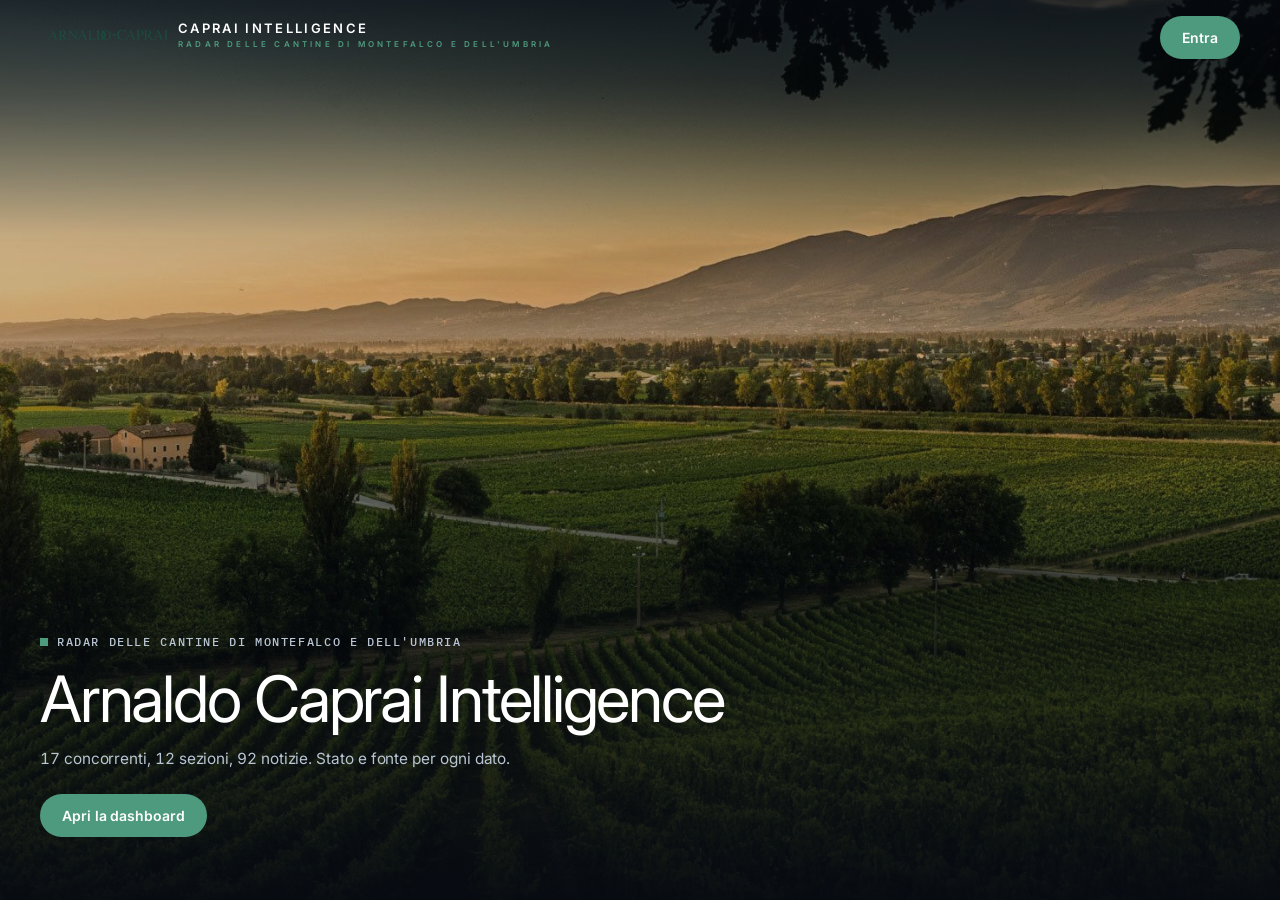
==== caprai/index.html @ 106732a7 "Notizie 2026-11-28 05:08 UTC" ====
<!DOCTYPE html>
<html lang="it"><head><meta charset="utf-8">
<meta name="robots" content="noindex,nofollow,noarchive,nosnippet,noimageindex">
<meta name="viewport" content="width=device-width,initial-scale=1">
<meta name="theme-color" content="#0b0f14">
<title>Arnaldo Caprai Intelligence · radar delle cantine di Montefalco e dell'Umbria</title>
<link rel="icon" type="image/svg+xml" href="[data-uri]"><link rel="icon" type="image/png" sizes="32x32" href="brand/favicon-32.png"><link rel="apple-touch-icon" href="brand/apple-touch-icon.png">
<meta property="og:type" content="website"><meta property="og:title" content="Arnaldo Caprai Intelligence · radar delle cantine di Montefalco e dell'Umbria"><meta property="og:description" content="Cantine di Montefalco, dell'Umbria e del gruppo Angelini a confronto: premi, prezzi, social, export."><meta name="description" content="Cantine di Montefalco, dell'Umbria e del gruppo Angelini a confronto: premi, prezzi, social, export."><meta property="og:url" content="https://mariomele.github.io/dash/caprai/"><meta property="og:image" content="https://mariomele.github.io/dash/caprai/brand/og.png?v=20261125"><meta property="og:image:width" content="1200"><meta property="og:image:height" content="630"><meta name="twitter:card" content="summary_large_image"><meta name="twitter:image" content="https://mariomele.github.io/dash/caprai/brand/og.png?v=20261125">
<style>
:root{--mono:ui-monospace,Menlo,monospace;--ex:var(--ac);--bg:#0b0f14;--p:#121821;--p2:#18202b;--ln:#243040;--tx:#e8eef5;--mut:#8796a8;--me:#f5a524;--ac:#5b9cf0;--red:#ef6f6c;--grn:#5fd08a}
*{box-sizing:border-box}html,body{margin:0}
body{background:var(--bg);color:var(--tx);font:14px/1.5 Inter,system-ui,-apple-system,Segoe UI,Roboto,sans-serif}
a{color:var(--ac)}button,input,select{font:inherit;color:inherit}
.wrap{max-width:1200px;margin:0 auto;padding:0 16px}
.bar{position:sticky;top:0;z-index:20;background:rgba(11,15,20,.94);backdrop-filter:blur(6px);border-bottom:1px solid var(--ln)}
.r1,.r2{display:flex;align-items:center;gap:8px 18px;padding:8px 0}.r2{padding-top:0;justify-content:space-between}
.logo{text-decoration:none;color:var(--tx);line-height:1.05;white-space:nowrap}.logo b{display:block;font-weight:800;letter-spacing:.14em;font-size:14px}.logo span{font-size:9.5px;letter-spacing:.3em;color:var(--mut);text-transform:uppercase}
.tabs{display:flex;gap:4px;overflow-x:auto;scrollbar-width:none;min-width:0}.tabs::-webkit-scrollbar{display:none}
.tabs a{color:var(--mut);text-decoration:none;font-size:13px;padding:5px 10px;border-radius:6px;white-space:nowrap}
.tabs a:hover{color:var(--tx)}.tabs a[aria-current]{color:var(--tx);background:var(--p2);box-shadow:inset 0 -2px 0 var(--me)}
#secs a{font-size:12.5px;padding:3px 9px}#secs a[aria-current]{box-shadow:inset 0 0 0 1px var(--ln)}
#q{margin-left:auto;background:var(--p);border:1px solid var(--ln);border-radius:8px;padding:5px 10px;width:170px}
#slg{font-size:11px;color:var(--mut);white-space:nowrap}#slg span{margin-left:10px}
.sg{font-style:normal;margin-left:4px;font-size:11px;cursor:help}.s-ver{color:var(--grn)}.s-dic{color:var(--ac)}.s-int{color:var(--me)}.s-val,.s-est{color:var(--mut)}
main{padding:22px 0 30px}
.sh{display:flex;align-items:baseline;gap:10px;margin:0 0 12px}.sh i{font-style:normal;color:var(--me);font:600 12px ui-monospace,Menlo,monospace}.sh h2{margin:0;font-size:20px}
.lead{color:var(--mut);margin:-6px 0 16px;max-width:760px}
.card{background:var(--p);border:1px solid var(--ln);border-radius:10px;padding:14px 16px;margin-bottom:14px}
.card h3{margin:0 0 10px;font-size:11px;letter-spacing:.1em;text-transform:uppercase;color:var(--mut);font-weight:600}
.qg{display:grid;grid-template-columns:repeat(auto-fill,minmax(210px,1fr));gap:1px;background:var(--ln);border:1px solid var(--ln);border-radius:10px;overflow:hidden;margin-bottom:14px}
.qg a{display:flex;flex-direction:column;gap:2px;padding:10px 12px;background:var(--p);color:var(--tx);text-decoration:none;border-top:2px solid var(--qc);min-height:118px}.qg a:hover{background:#111a25}
.qg small{font-size:10px;letter-spacing:.12em;text-transform:uppercase;color:var(--mut)}.qg b{font-size:19px}.qg span{font-size:12px;color:var(--mut)}.qg em{font-style:normal;font-size:11.5px;color:var(--mut);margin-top:auto}.qg svg{width:100%;height:24px;margin-top:4px}
.kpis{display:grid;grid-template-columns:repeat(auto-fill,minmax(230px,1fr));gap:10px;margin-bottom:14px}
.kpi{display:block;text-decoration:none;color:var(--tx);background:var(--p);border:1px solid var(--ln);border-top:2px solid var(--ac);border-radius:10px;padding:12px 14px}
.kpi:hover{border-color:var(--mut)}.kpi small{display:block;font-size:10.5px;letter-spacing:.1em;text-transform:uppercase;color:var(--mut)}
.kpi b{display:block;font-size:24px;margin:2px 0}.kpi span{font-size:12px;color:var(--mut)}.kpi.me{border-top-color:var(--me)}
.feed{list-style:none;margin:0;padding:0}.feed li{display:grid;grid-template-columns:78px 130px 1fr;gap:10px;padding:7px 0;border-top:1px solid var(--ln);font-size:13px}.feed li:first-child{border-top:0}
.feed time,.feed em{color:var(--mut);font-style:normal;font-size:12px}.feed b{font-weight:600;font-size:12px;color:var(--ac);overflow:hidden;text-overflow:ellipsis;white-space:nowrap}.feed a{color:var(--tx);text-decoration:none;overflow-wrap:anywhere;min-width:0}.feed a:hover{text-decoration:underline}
.tw{overflow-x:auto}table{width:100%;border-collapse:collapse;font-size:13px}
th{font-weight:400;color:var(--mut);font-size:11px;text-align:right;padding:6px 8px;white-space:nowrap}th:first-child,td:first-child{text-align:left}
th button{background:none;border:0;color:inherit;cursor:pointer;padding:0}th button[aria-pressed=true]{color:var(--tx)}
td{padding:7px 8px;border-top:1px solid var(--ln);text-align:right;white-space:nowrap}td a{color:inherit;text-decoration:none}
tr.me td{background:var(--p2)}tr.me td:first-child{color:var(--me);font-weight:600}.na{color:var(--ln)}.mut{color:var(--mut);font-size:.85em}
.seg{display:inline-flex;flex-wrap:wrap;background:var(--p);border:1px solid var(--ln);border-radius:8px;padding:2px;margin-bottom:12px}
.seg button{background:none;border:0;color:var(--mut);padding:4px 10px;border-radius:6px;cursor:pointer;font-size:12.5px}.seg button[aria-pressed=true]{background:var(--p2);color:var(--tx);box-shadow:inset 0 0 0 1px var(--ln)}
.sbar{display:grid;grid-template-columns:minmax(90px,180px) 1fr 110px;gap:10px;align-items:center;font-size:13px;margin:5px 0}
.sbar span{color:var(--mut);overflow:hidden;text-overflow:ellipsis;white-space:nowrap}.sbar div{height:14px;border-radius:3px;background:var(--ac);opacity:.8}
.sbar b{font-weight:500;text-align:right}.sbar.me span,.sbar.me b{color:var(--me)}.sbar.me div{background:var(--me);opacity:1}
select{background:var(--p);border:1px solid var(--ln);border-radius:8px;padding:4px 8px;margin-bottom:12px}
.leg{display:grid;grid-template-columns:auto auto 1fr auto;gap:6px 12px;font-size:13px;align-items:baseline}.leg span{color:var(--mut)}
.note{font-size:12px;color:var(--mut)}
.pager{display:flex;justify-content:space-between;gap:10px;padding:0 16px 30px}.pager a{color:var(--mut);text-decoration:none;font-size:13px;border:1px solid var(--ln);border-radius:8px;padding:8px 12px}.pager a:hover{color:var(--tx)}
footer{color:var(--mut);font-size:11.5px;padding-bottom:40px}
.ch{width:100%;height:auto;display:block}.ch text:not([fill]){fill:var(--mut)}.ch text:not([font-size]){font-size:11px}.ch .gl{stroke:var(--ln);stroke-dasharray:2 4}
.chips{display:flex;flex-wrap:wrap;gap:4px;margin-bottom:8px}.chips button{background:var(--p2);border:1px solid var(--ln);color:var(--mut);border-radius:99px;padding:2px 9px;font-size:11.5px;cursor:pointer}
.chips button[aria-pressed=true]{color:var(--tx);border-color:var(--ac)}.chips button.me{color:var(--me)}
.ok{color:var(--grn);font-weight:400}.sub{display:block;color:var(--mut);font-size:11px;white-space:normal}
table.mx td,table.mx th{text-align:center}table.mx td:first-child{text-align:left;white-space:normal;min-width:150px}
em.up{color:var(--grn);font-style:normal}em.dn{color:var(--red);font-style:normal}
.maprow{display:grid;grid-template-columns:minmax(0,1fr) minmax(0,1fr);gap:14px;align-items:start}
.map{width:100%;max-height:640px}.map .rg path{fill:var(--p2);stroke:var(--ln);stroke-width:.8}.map circle{fill:var(--ac);stroke:var(--bg);stroke-width:1.2;opacity:.9}.map circle.me{fill:var(--me)}.map circle.t-altro{opacity:.55}
.lgd{color:var(--ac)}.lgd.me{color:var(--me)}
.tgrid{display:grid;grid-template-columns:repeat(auto-fill,minmax(280px,1fr));gap:12px}.tgrid .card{margin:0}.card.mine{border-color:var(--me)}
.sbar.sm{grid-template-columns:90px 1fr 34px;margin:3px 0}.sbar.sm div{height:8px}
.nvg{display:grid;grid-template-columns:repeat(auto-fill,minmax(260px,1fr));gap:12px}.nv{border:1px solid var(--ln);border-radius:10px;padding:12px 14px;background:var(--p2);position:relative}.nv.me{border-color:var(--me)}.nv small{display:block;font:600 10px var(--mono);text-transform:uppercase;letter-spacing:.06em;color:var(--mut)}.nv b{display:block;font-size:15px;margin:4px 0 2px}.nv b a{color:var(--tx);text-decoration:none}.nh{display:flex;justify-content:space-between;gap:10px;align-items:baseline}.nv .np{font:700 13px var(--mono);color:var(--me);white-space:nowrap}.nv p{margin:4px 0;color:var(--mut);font-size:13px;line-height:1.45}.nv em{font-style:normal;font-size:12px}
.vpl{display:grid;gap:0;margin:6px 0 14px}.vpi{display:grid;grid-template-columns:120px 1fr;gap:14px;padding:10px 0;border-top:1px solid var(--ln)}.vpd time{display:block;font:600 12px ui-monospace,Menlo,monospace;color:var(--tx)}.vpd i{display:inline-block;margin-top:5px;font:normal 600 10px/1.3 system-ui;padding:2px 7px;border-radius:9px;color:var(--c);border:1px solid var(--c)}.vpt b{font-weight:600;font-size:14px}.vpt p{margin:3px 0 4px;color:var(--mut);font-size:13px;line-height:1.45;max-width:78ch}.vpt a{font-size:12px;color:var(--ac);text-decoration:none}.vph{margin:6px 0 6px;font:600 11px ui-monospace,Menlo,monospace;text-transform:uppercase;color:var(--mut)}
@media(max-width:620px){.vpi{grid-template-columns:1fr;gap:4px}.vpd{display:flex;gap:8px;align-items:center}.vpd i{margin:0}}
th.meh{color:var(--me)}
/* logo, nastro ULTIME, barre divergenti e impilate */
.logo{display:flex;align-items:center;gap:10px}#lgi{height:26px;background:#fff;border-radius:6px;padding:4px 8px;box-sizing:content-box;display:block}.lgt{font-style:normal}
.tick{display:flex;align-items:center;background:var(--p);border:1px solid var(--ln);border-radius:8px;overflow:hidden;margin-bottom:14px;font-size:12.5px}
.live{background:var(--me);color:#fff;font:700 10px ui-monospace,Menlo,monospace;letter-spacing:.14em;padding:9px 11px;flex:none}.tk{overflow:hidden;flex:1;mask-image:linear-gradient(90deg,transparent,#000 3%,#000 97%,transparent)}
.tick.pt{margin-top:-8px}.tick.pt .live{background:var(--ac)}.tick.pt .tkm{animation-duration:160s}.tkm i{font-style:normal;color:var(--mut);margin-right:6px}.tkm .pty{font-size:9.5px;text-transform:uppercase;letter-spacing:.06em;border:1px solid var(--ln);border-radius:3px;padding:0 4px;margin-right:6px}
.tkm{display:inline-flex;gap:38px;white-space:nowrap;padding-left:16px;animation:tk 110s linear infinite}.tick:hover .tkm{animation-play-state:paused}.tkm a{color:var(--tx);text-decoration:none}.tkm b{color:var(--ac);font-weight:600;margin-right:4px}.tkm em{color:var(--mut);font-style:normal}
@keyframes tk{to{transform:translateX(-50%)}}@media(prefers-reduced-motion:reduce){.tkm{animation:none}.tk{overflow-x:auto}}
.dbar{display:grid;grid-template-columns:minmax(90px,170px) 1fr 56px;gap:10px;align-items:center;font-size:13px;margin:5px 0}.dbar span{color:var(--mut);overflow:hidden;text-overflow:ellipsis;white-space:nowrap}
.dbar div{position:relative;height:12px}.dbar div::after{content:'';position:absolute;left:50%;top:-4px;bottom:-4px;border-left:1px solid var(--mut)}.dbar i{position:absolute;top:0;bottom:0;border-radius:2px}.dbar b{text-align:right;font-weight:500}
.sbar div.stk{display:flex;background:none;opacity:1;overflow:hidden}.stk i{display:block;height:100%}
@media(max-width:720px){#lg2{display:none}}
/* marchio, standing, engagement */
.lgg{display:grid;grid-template-columns:repeat(auto-fill,minmax(250px,1fr));gap:14px;margin-top:14px}.lgc h3{margin-top:10px}
.lgt2{background:#fff;border-radius:8px;height:92px;display:flex;align-items:center;justify-content:center;padding:12px}.lgt2 img{max-width:100%;max-height:68px;object-fit:contain}
.sw{display:inline-flex;gap:4px;align-items:center;vertical-align:middle}.sw i{width:18px;height:18px;border-radius:4px;border:1px solid var(--ln);display:inline-block}
.clm{font-style:italic;color:var(--tx);margin:8px 0}ul.bpl{margin:0;padding-left:18px;line-height:1.6}ul.bpl li{margin:4px 0}
.chips.sm{display:flex;flex-wrap:wrap;gap:6px}.chips.sm span{font-size:12px;background:var(--p2);border:1px solid var(--ln);border-radius:12px;padding:3px 9px}.chips.sm span.me{border-color:var(--me);color:var(--me)}.chips.sm b{color:var(--mut);font-weight:500}
small.sub a{color:var(--mut)}
/* classifica premi per testata */
.p26{display:inline-block;margin:2px 3px 2px 0;padding:3px 7px;border-radius:7px;border:1px solid var(--c);background:color-mix(in srgb,var(--c) 18%,transparent);font-weight:700;font-size:12px;white-space:nowrap}.p26 small{font-weight:600;color:var(--mut);font-size:10px}
.tsr th small{display:block;font-weight:400;color:var(--mut);font-size:10px}.tsb{display:inline-block;min-width:30px;padding:3px 5px;border-radius:6px;border:1.5px solid var(--c);color:var(--c);font-weight:700;font-size:11px;letter-spacing:.02em}
.tsc{display:inline-block;min-width:34px;padding:4px 5px;border-radius:7px;background:color-mix(in srgb,var(--c) calc(var(--a)*70%),transparent);color:#fff;font-weight:700;font-size:12px;white-space:nowrap}.tse{color:var(--ln)}
.tsbar{height:6px;background:var(--ln);border-radius:3px;margin-bottom:3px}.tsbar i{display:block;height:100%;background:var(--me);border-radius:3px}
/* analisi degli esperti */
.swot{display:grid;grid-template-columns:repeat(auto-fit,minmax(260px,1fr));gap:14px}.pgrid{display:grid;grid-template-columns:repeat(auto-fill,minmax(320px,1fr));gap:14px}
.pcard.p1{border-left:3px solid var(--me)}.pcard.p2{border-left:3px solid var(--ac)}.pn{display:inline-block;min-width:22px;height:22px;line-height:22px;text-align:center;border-radius:50%;background:var(--p2);margin-right:8px;font-size:11px}
.paz{background:var(--p2);border-radius:6px;padding:8px 10px}.paz b{display:block;font:600 10px ui-monospace,Menlo,monospace;letter-spacing:.12em;text-transform:uppercase;color:var(--mut);margin-bottom:3px}
.bgrid{display:grid;grid-template-columns:repeat(auto-fill,minmax(280px,1fr));gap:12px}.bc{background:var(--p2);border-radius:8px;padding:12px}.bc h4{margin:0 0 6px}.bc p{margin:5px 0;font-size:13px}.bc b{color:var(--mut);font-weight:600}
.plan{display:grid;grid-template-columns:repeat(auto-fit,minmax(220px,1fr));gap:14px}.plan>div{border-top:2px solid var(--ac);padding-top:8px}
/* scala dei loghi e panel di esperti (classifica a panel) */
.lsr{display:grid;gap:4px;margin:10px 0 6px}.lsc{display:flex;flex-direction:column;justify-content:flex-end;min-width:0}.lsl{display:flex;flex-direction:column;align-items:center;gap:6px;padding:6px 2px;min-height:140px;justify-content:flex-end}
.lsl img{width:100%;max-width:74px;max-height:38px;object-fit:contain;background:#fff;border-radius:5px;padding:3px}.lsl img.me{outline:3px solid var(--me);outline-offset:1px}.lsc>b{display:block;text-align:center;color:#fff;font:600 11px ui-monospace,Menlo,monospace;padding:4px 0;border-radius:3px}
.lgg2{display:grid;grid-auto-flow:dense;grid-template-columns:repeat(auto-fill,minmax(230px,1fr));gap:8px;align-items:start;margin-top:10px}
.lt{background:var(--p2);border:1px solid var(--ln);border-radius:8px;padding:8px;cursor:pointer}.lt.me{border-color:var(--me)}.lt.open{grid-column:1/-1;border-color:var(--ac);box-shadow:0 0 0 1px var(--ac);cursor:default}
.lt .im{border-radius:6px;height:56px;display:flex;align-items:center;justify-content:center;overflow:hidden;background:#fff;color:#111;font-size:12px}.lt .im img{max-width:86%;max-height:44px;object-fit:contain}.lt.open .im{height:84px;max-width:320px}.lt.open .lts{max-width:420px}.lt.open .im img{max-height:68px}
.ltn{font-size:12.5px;font-weight:600;margin-top:6px;display:flex;align-items:center;justify-content:space-between;gap:4px}.ltn /* analisi di marca a 7 lenti: stili */
.bxm{border:1px solid var(--me);border-radius:8px;padding:10px 12px;margin:8px 0 4px;color:#c5d0dc}
.bxm b{color:var(--me);font-size:12.5px}
.bxm p{margin:5px 0 8px}
.bxm ol{margin:4px 0 0;padding-left:18px}
.bxm li{margin:3px 0}
.tsl b.tmd{position:absolute;top:-3px;width:2px;height:12px;background:#e8eef5;opacity:.45;transform:translateX(-1px)}
.pix{position:sticky;z-index:6;display:flex;flex-wrap:wrap;align-items:center;gap:6px;padding:8px 10px;margin:0 0 12px;background:rgba(10,16,24,.94);backdrop-filter:blur(6px);border:1px solid var(--ln);border-radius:10px}
.pix>span{font:10.5px var(--mono);letter-spacing:.08em;text-transform:uppercase;color:var(--mut);margin-right:4px}
.pix a{font-size:12px;color:var(--mut);text-decoration:none;padding:4px 9px;border-radius:6px;background:var(--p2);border:1px solid transparent;white-space:nowrap}
.pix a b{font:600 10.5px var(--mono);color:var(--me);margin-right:6px}
.pix a:hover,.pix a.on{color:var(--tx);border-color:var(--ln)}
/* Branding: racconto a capitoli e bento */
.chap{padding:20px 22px 22px}
.chap+.chap{margin-top:14px}
.chh{display:flex;gap:16px;align-items:flex-start;margin-bottom:16px}
.chn{font:600 30px/1 var(--mono);color:var(--me);min-width:44px}
.chn.sm{font-size:12px;min-width:0;margin-right:8px}
.chk{font:600 10.5px var(--mono);letter-spacing:.12em;text-transform:uppercase;color:var(--mut)}
.chh h3{margin:4px 0 0;font-size:21px;line-height:1.25;color:var(--tx);font-weight:650}
.chh p{margin:8px 0 0;max-width:78ch;font-size:14px;line-height:1.55;color:#c5d0dc}
.bento{display:grid;grid-template-columns:repeat(4,minmax(0,1fr));gap:10px;grid-auto-flow:dense}
.bento.b3{grid-template-columns:repeat(3,minmax(0,1fr))}
.bento.b2{grid-template-columns:minmax(0,1fr) minmax(0,1.4fr)}
.bt{background:var(--p2);border:1px solid var(--ln);border-radius:14px;padding:16px 18px;min-width:0}
.bt.s2{grid-column:span 2}
.bt.s4{grid-column:1/-1}
.bt.r2{grid-row:span 2}
.bt p{margin:6px 0 0;font-size:13px;line-height:1.5;color:#c5d0dc}
.btk2{display:flex;align-items:center;font:600 10.5px var(--mono);letter-spacing:.1em;text-transform:uppercase;color:var(--mut);margin-bottom:8px}
.bt3{display:grid;grid-template-columns:repeat(3,1fr);gap:8px}
.bt3>div{text-align:center;font-size:11.5px;color:var(--mut)}
.bt3 .bsl{height:58px;margin-bottom:4px}
.btq{font-size:17px!important;line-height:1.4!important;color:var(--tx)!important;font-weight:500;margin-top:14px!important}
.kn{font:600 36px/1 var(--mono);color:var(--tx)}
.kn small{font-size:15px;color:var(--mut);margin-left:3px}
.kl{margin-top:8px;font-size:13px;line-height:1.4;color:#c5d0dc}
.kf{margin-top:10px;font-size:11px;color:var(--mut)}
.kb{margin-top:10px;display:grid;gap:5px}
.kb>div{display:grid;grid-template-columns:120px 1fr 52px;align-items:center;gap:8px;font-size:11.5px;color:#c5d0dc}
.kb i{height:8px;background:#0b1118;border-radius:4px;overflow:hidden}
.kb u{display:block;height:100%;border-radius:4px}
.kb b{font:600 11.5px var(--mono);color:var(--tx);text-align:right}
.bt-q{display:flex;align-items:flex-start;gap:4px}
.bt-q b{font-size:15px;line-height:1.4;color:var(--tx);font-weight:600}
.bt-q .chn{font-size:22px;min-width:30px}
.op{display:flex;flex-direction:column}
.opt{display:flex;align-items:center;gap:9px}
.opt b{font-size:14.5px;color:var(--tx)}
.opl{display:inline-grid;place-items:center;width:24px;height:24px;border-radius:7px;background:#0b1118;border:1px solid var(--ln);font:700 12px var(--mono);color:var(--me);flex:none}
.ops{min-height:3em}
/* albero verticale: radice in alto, rami sotto con una linea a sinistra; sta in qualsiasi colonna */
.btr{display:flex;flex-direction:column;align-items:stretch;margin:12px 0 6px;min-width:0}
.btn{font:600 11px/1.35 var(--mono);letter-spacing:.02em;color:var(--tx);background:#0b1118;border:1px solid var(--ln);border-radius:6px;padding:6px 9px;white-space:normal;overflow-wrap:anywhere;min-width:0}
.btn.top{border-color:#c5d0dc;font-size:12px;align-self:flex-start;max-width:100%}
.btn.mi{border-color:#EC731C;color:#f3a76a}
.btn.mf{border-color:#5b9cf0;color:#9cc2f5}
.btk{display:flex;flex-direction:column;gap:6px;position:relative;margin:6px 0 0 12px;padding-left:14px}
.btk:before{content:'';position:absolute;left:0;top:-6px;bottom:14px;border-left:1px solid var(--mut)}
.btk>.btn{position:relative;font-weight:500;color:#c9d3de}
.btk>.btn:before{content:'';position:absolute;left:-14px;top:13px;width:13px;border-top:1px solid var(--mut)}
.btr.rot .btk>.x:before{border-color:#ef6f6c;border-style:dashed}
.btr.rot .btk>.x{border-style:dashed}
.lv3{display:grid;gap:5px;margin-top:12px;padding-top:10px;border-top:1px solid var(--ln)}
.lv3>div{display:grid;grid-template-columns:1fr auto 52px;align-items:center;gap:8px;font-size:11.5px;color:#c5d0dc}
.lv3 i{display:flex;gap:3px}
.lv3 u{width:16px;height:6px;border-radius:3px;background:#24303d}
.lv3 i.am u.on{background:#f5a524}
.lv3 i.rd u.on{background:#ef6f6c}
.lv3 i.gr u.on{background:#3fb950}
.lv3 em{font-style:normal;font-size:11px;color:var(--mut)}
.opd{margin-top:10px}
.opd summary{cursor:pointer;font-size:12px;color:var(--ex)}
.opd p{font-size:12.5px}
.opw{overflow-x:auto}
.opc{width:100%;border-collapse:separate;border-spacing:0;min-width:760px;font-size:12.5px}
.opc th,.opc td{text-align:left;vertical-align:top;padding:9px 10px;border-bottom:1px solid var(--ln);white-space:normal;line-height:1.45}
.opc thead th{font-size:12.5px;color:var(--tx)}
.opc thead th .opl{margin-right:7px;width:20px;height:20px;font-size:11px}
.opc tbody th{width:130px;font:600 10.5px var(--mono);letter-spacing:.06em;text-transform:uppercase;color:var(--mut)}
.opc td{color:#c5d0dc}
.lzm{display:grid;grid-template-columns:230px 1fr;gap:22px;align-items:start;margin-bottom:6px}
.lzt{border-collapse:collapse;width:100%}
.lzt th{font:700 12px var(--mono);color:var(--me);padding:4px 6px;text-align:center}
.lzt td{padding:6px;border-top:1px solid var(--ln);text-align:center}
.lzt td:first-child{text-align:left}
.lzt tbody tr{cursor:pointer}
.lzt tbody tr:hover td{background:#121a24}
.lzdot{display:inline-block;width:12px;height:12px;border-radius:50%;background:var(--me)}
.lzo{display:inline-block;width:8px;height:8px;border-radius:50%;border:1px solid #33414f}
.dec .bt{border-color:var(--me)}
.dec1{display:flex;flex-direction:column;align-items:stretch;gap:12px}
.dec1 .btr{align-self:center}
.flw{display:grid;gap:6px}
.flr{display:grid;grid-template-columns:minmax(0,1fr) 28px minmax(0,1.2fr);align-items:center;gap:8px}
.fla,.flb{background:var(--p2);border:1px solid var(--ln);border-radius:10px;padding:10px 14px;font-size:13px;color:#c5d0dc}
.fla b{display:block;color:var(--tx);font-size:13.5px}
.fla span{font:12px var(--mono);color:var(--mut)}
.flb{border-color:#3a4a5c;color:var(--tx)}
.flr>i{font-style:normal;text-align:center;color:var(--me);font-size:18px}
.tml{display:grid;grid-template-columns:repeat(4,minmax(0,1fr));gap:12px;position:relative;padding-top:18px}
.tml:before{content:'';position:absolute;top:6px;left:6px;right:6px;border-top:2px solid var(--ln)}
.tml>div{position:relative}
.tmd{position:absolute;top:-17px;left:0;width:12px;height:12px;border-radius:50%;background:var(--me)}
.tml b{font:600 13px var(--mono);color:var(--tx)}
.tml p{margin:6px 0 0;font-size:13px;line-height:1.5;color:#c5d0dc}
@media(max-width:1000px){.bento{grid-template-columns:repeat(2,minmax(0,1fr))}.tml{grid-template-columns:repeat(2,minmax(0,1fr))}}
@media(max-width:620px){.bento,.bento.b3,.bento.b2{grid-template-columns:1fr}.bt.s2{grid-column:auto}.tml{grid-template-columns:1fr}.flr{grid-template-columns:1fr}.flr>i{transform:rotate(90deg)}.chap{padding:16px}.chn{font-size:22px;min-width:30px}.btn{font-size:10px;padding:5px 6px}}
.lzx{margin-top:10px}
.lzhd{display:flex;align-items:center;gap:14px}
.lzn{display:flex;flex-direction:column;gap:3px;flex:1;min-width:0}
.lzn b{font-size:18px;color:var(--tx)}
.lzn .note{font-size:10.5px}
.lzsc{text-align:right}
.lzsc>div{display:flex;align-items:center;gap:8px;margin-top:5px;justify-content:flex-end}
.lzsc b{font-size:13.5px;color:var(--tx)}
.lzpr{border-color:#3a4a5c}
.lzp3{display:grid;grid-template-columns:repeat(3,minmax(0,1fr));gap:18px}
.lzp3>div{border-top:2px solid var(--me);padding-top:8px}
.lzp3 h5{margin:0;font:600 10.5px var(--mono);letter-spacing:.08em;text-transform:uppercase;color:var(--tx)}
.lzp3 p{margin:6px 0 0;font-size:13px;line-height:1.5;color:#c5d0dc}
.lzbs{background:transparent;border-style:dashed}
.lzbs p{font-size:12.5px;color:var(--mut)}
@media(max-width:620px){.lzp3{grid-template-columns:1fr}.lzhd{flex-wrap:wrap}.lzn{flex:1 1 60%}.lzsc{text-align:left;flex:1 1 100%}.lzsc>div{justify-content:flex-start}}
.lcv{border-color:var(--me)}
.lcg .bsl{height:64px;margin-bottom:10px}
.lcn{display:block;font-size:16px;color:var(--tx);margin:2px 0 4px}
.lcg h5{margin:12px 0 4px;font:600 10.5px var(--mono);letter-spacing:.08em;text-transform:uppercase;color:var(--mut)}
.lcl{margin:0;padding:0;list-style:none;display:grid;gap:5px}
.lcl li{position:relative;padding-left:16px;font-size:13px;line-height:1.45;color:#c5d0dc}
.lcl li:before{content:'';position:absolute;left:2px;top:.5em;width:7px;height:7px;border-radius:50%}
.lcl.ok li:before{background:#3fb950}
.lcl.ko li:before{background:#ef6f6c}
.lcr2{margin-top:12px;padding:10px 12px;border-left:3px solid var(--me);background:#0b1118;border-radius:0 8px 8px 0}
.lcr2 h5{margin-top:0}
.lcr2 p{margin:0;font-size:13px;line-height:1.45;color:var(--tx)}
.lcvx{display:grid;grid-template-columns:repeat(5,minmax(0,1fr));gap:10px}
@media(max-width:1180px){.lcvx{grid-template-columns:repeat(2,minmax(0,1fr))}.lcvx>:last-child:nth-child(odd){grid-column:1/-1}}
@media(max-width:620px){.lcvx{grid-template-columns:1fr}}
.lcvx .chk{display:flex;align-items:center}
.lcb .bsl{height:64px;margin-bottom:8px}
.lzi{width:22px;height:22px;border-radius:5px;background:#fff;object-fit:contain;padding:2px;flex:none}
.lzi.ph{padding:0;object-fit:cover;object-position:50% 15%;border-radius:50%}
.lzi.big{width:52px;height:52px;border-radius:10px;padding:5px}
.lzi.big.ph{padding:0;border-radius:50%}
.lzi.wd{width:auto;height:22px;background:#000;padding:6px 6px;object-fit:contain}
.lzi.big.wd{width:auto;height:52px;padding:16px 12px}
.lzv{font-size:13px;color:#c5d0dc;margin:4px 0 8px;display:grid;gap:8px;padding:16px;border:1px solid var(--ln);border-radius:10px;background:#0f151d}
.lzv b{color:var(--tx);font-size:15px}
.lzc{display:flex;flex-wrap:wrap;gap:6px;margin:0 0 10px}
.lzc button{display:inline-flex;align-items:center;gap:8px;background:var(--p2);border:1px solid var(--ln);color:#c5d0dc;border-radius:8px;padding:6px 8px 6px 11px;cursor:pointer;font:inherit;font-size:12.5px}
.lzc button:hover{color:var(--tx)}
.lzc button[aria-selected=true]{color:var(--tx);border-color:var(--me);box-shadow:inset 0 0 0 1px var(--me)}
.lzd{display:grid;grid-template-columns:1fr 1.25fr;gap:6px 24px;background:var(--p2);border-radius:10px;padding:14px 16px}
.lzd .lzh{grid-column:1/-1;display:flex;align-items:center;gap:8px;font-size:15px;padding-bottom:6px;border-bottom:1px solid var(--ln)}
.lzd .lzr{border-left:1px solid var(--ln);padding-left:20px}
.lzd h5{margin:10px 0 0;font-size:10.5px;letter-spacing:.08em;text-transform:uppercase;color:var(--mut);font-weight:600}
.lzd p{margin:4px 0 0;font-size:13px;line-height:1.5;color:#c5d0dc}
.lzd p.lzb{font-size:12px;color:var(--mut)}
@media(max-width:760px){.lzd{grid-template-columns:1fr}.lzd .lzr{border-left:0;padding-left:0}.pix{position:static}}
.scb{display:inline-block;min-width:20px;text-align:center;border:1px solid var(--ln);border-radius:5px;padding:0 5px;font:600 12px var(--mono);color:var(--mut)}
.scb.on{border-color:var(--me);color:var(--me)}
.scp{font:10px var(--mono);text-transform:uppercase;color:var(--mut);margin-right:4px}
.bph{margin:14px 0 8px;font-size:10.5px;letter-spacing:.08em;text-transform:uppercase;color:var(--mut);font-weight:600}
.bpl{margin:0;padding-left:18px;font-size:13px;line-height:1.45;color:#c5d0dc}
.bpl li{margin:4px 0}
.bpd{margin:8px 0}
.bpd summary{cursor:pointer;color:var(--ex);font-size:12.5px}
.bsl{height:64px;display:flex;align-items:center;justify-content:center;background:#fff;border-radius:8px;margin-bottom:10px;padding:8px}
.bsl img{max-height:48px;max-width:80%}
.inbar.op{-webkit-mask-image:linear-gradient(90deg,#000 70%,transparent);mask-image:linear-gradient(90deg,#000 70%,transparent)}
.lcr2{display:grid;grid-template-columns:110px 1fr 28px;gap:8px;align-items:center;margin:5px 0}
.lcr2>b{font-family:var(--mono);text-align:right}
.lcg{display:grid;gap:8px}
.lcg div{display:grid;grid-template-columns:34px 1fr;column-gap:10px;align-items:center}
.lcg i{grid-row:span 2;width:34px;height:34px;border-radius:6px}
.lcg span{font-size:12px;color:var(--mut)}
.lzk{font:700 54px/1 var(--mono);color:var(--me)}
.lzk small{font-size:22px;color:var(--mut)}
.lzbar{display:flex;height:22px;border-radius:5px;overflow:hidden;background:var(--ln)}
.lzbar i{font:700 11px/22px var(--mono);font-style:normal;text-align:center;background:#3a4656;color:var(--tx)}
.lzbar i.on{background:var(--me);color:#111}
.lzt td:first-child{display:grid;grid-template-columns:30px 1fr;column-gap:10px;align-items:center}
.lzt td:first-child .lzi{grid-row:span 2;width:30px;height:30px;object-fit:contain;margin:0}
.lzt td:first-child .note{display:block;font-size:11px}
.lzt th:nth-child(2),.lzt td:nth-child(2){background:#f5a52414}
.dpc{display:grid;grid-template-columns:1fr 1fr;gap:10px}
.dpc div{font-size:12.5px;color:#c5d0dc;padding:10px;border-radius:8px;background:#0f151d;border:1px solid var(--ln)}
.dpc b{display:block;font:700 11px var(--mono);color:var(--me);text-transform:uppercase;margin-bottom:4px}
@media(max-width:760px){.lzm,.dpc{grid-template-columns:1fr}}

.std td{white-space:normal;text-align:left}.std td:nth-child(n+4):nth-child(-n+7){text-align:right}
@media(max-width:620px){.lzk small{white-space:nowrap}}
.bpl li,.chap a,.chap small,.kf{overflow-wrap:anywhere}
.lgax{position:relative;margin:14px 18px 6px}.lgpt{position:absolute;transform:translateX(-50%);display:flex;flex-direction:column;align-items:center;gap:2px}.lgpt img{width:70px;height:34px;object-fit:contain;background:#fff;border-radius:5px;padding:3px}.lgpt.me img{outline:3px solid var(--me);outline-offset:1px}.lgpt b{font:600 10px var(--mono);color:var(--mut)}.lgal{position:absolute;left:0;right:0;bottom:0;height:30px;border-top:1px solid var(--ln)}.lgal span{position:absolute;transform:translateX(-50%);top:4px;font:600 10px var(--mono);color:var(--mut);display:flex;flex-direction:column;align-items:center;gap:3px}.lgal i{width:2px;height:8px;margin-top:-8px}
@media(max-width:620px){.lgpt img{width:44px;height:24px}.lgax{margin:14px 10px 6px}}
.nmb{display:flex;height:auto;border-radius:8px;overflow:hidden;margin:10px 0 14px;font:600 12px var(--mono)}.nmb>div{padding:8px 10px;color:#0b0f14;min-width:0}.nmb b{font-size:18px}.nmb span{display:block;font:400 11px/1.3 system-ui,sans-serif;margin-top:3px}
.nmb .togliere,.nmv.togliere{background:var(--grn)}.nmb .tenere,.nmv.tenere{background:var(--red)}.nmb .dipende,.nmv.dipende{background:#f5a524}
.nmv{font:600 9.5px var(--mono);text-transform:uppercase;letter-spacing:.06em;color:#0b0f14;padding:2px 7px;border-radius:9px;margin-left:6px}
.nml{display:grid;grid-template-columns:repeat(auto-fill,minmax(260px,1fr));gap:10px}.nml>div{background:var(--p2);border:1px solid var(--ln);border-radius:10px;padding:10px 12px;cursor:pointer;display:grid;grid-template-columns:auto 1fr auto;gap:4px 8px;align-items:center}.nml p{grid-column:1/-1;margin:4px 0 0;font-size:12.5px;line-height:1.45;color:#c5d0dc}
.pgh{font:600 12px var(--mono);letter-spacing:.12em;text-transform:uppercase;color:var(--mut);margin:26px 0 10px;padding-top:14px;border-top:1px solid var(--ln)}
.tkk{margin-left:0}
.lts{display:grid;grid-template-columns:repeat(3,1fr);gap:4px;margin:6px 0 2px}.lts span{background:rgba(255,255,255,.03);border:1px solid var(--ln);border-radius:6px;padding:3px 6px;display:flex;flex-direction:column}.lts i{font:600 9px ui-monospace,Menlo,monospace;letter-spacing:.06em;text-transform:uppercase;color:var(--mut);font-style:normal}.lts b{font:700 15px ui-monospace,Menlo,monospace}.lts small{font-size:10px;color:var(--mut);font-weight:400}
.lte{font-size:11px;color:var(--mut);margin-top:5px}.ltv{margin:5px 0 0;font-size:12px;line-height:1.4}
.lv{display:grid;grid-template-columns:auto auto;justify-content:space-between;gap:1px 8px;font-size:11px;color:var(--mut);margin-top:6px;padding-top:6px;border-top:1px solid var(--ln)}.lt.open .lv{grid-template-columns:repeat(3,auto auto);column-gap:18px;justify-content:start}
.dt{color:var(--me);letter-spacing:1px;white-space:nowrap}.dt i{font-style:normal;color:var(--ln)}
.ltm{margin-top:10px;border-top:1px solid var(--ln);padding-top:8px}.lth{font:600 10px ui-monospace,Menlo,monospace;letter-spacing:.08em;text-transform:uppercase;color:var(--mut);margin:8px 0 4px}.lth.ok{color:var(--grn)}.lth.ko{color:var(--red)}
.ltpc{display:grid;grid-template-columns:1fr 1fr;gap:16px;margin-top:6px}.ltpc ul{margin:0;padding-left:16px;font-size:12px;line-height:1.45;color:#c5d0dc;display:grid;gap:4px}
.ltl{margin:8px 0 0;padding:5px 9px;border-left:2px solid var(--me);font-size:12px;line-height:1.45}.ltl b{display:block;font:600 9.5px ui-monospace,Menlo,monospace;letter-spacing:.06em;text-transform:uppercase;color:var(--mut);margin-bottom:2px}
.ltx{display:flex;flex-wrap:wrap;gap:6px 14px;align-items:center;margin-top:10px;font-size:12px}
.lgme{display:grid;grid-template-columns:260px 1fr;gap:18px;align-items:start;margin-bottom:10px}.lgsint{font-size:14.5px;line-height:1.6;margin:0 0 6px}
.mvt{width:100%;border-collapse:collapse;font-size:12px}.mvt th{text-align:left;font:600 9.5px ui-monospace,Menlo,monospace;text-transform:uppercase;color:var(--mut);padding:4px 6px}.mvt td{white-space:normal;border-top:1px solid var(--ln);padding:5px 6px;vertical-align:top}.mvt td:not(:first-child){color:var(--mut)}
.lgcr{margin-top:12px;font-size:12.5px;color:#c5d0dc}.lgcr summary{cursor:pointer;color:var(--ac)}.lgcr dl{display:grid;grid-template-columns:140px 1fr;gap:4px 12px}.lgcr dt{color:var(--tx);font-weight:600}.lgcr dd{margin:0}
@media(max-width:720px){.lgme,.ltpc{grid-template-columns:1fr}.lt.open .lv{grid-template-columns:auto auto}.lgcr dl{grid-template-columns:1fr}}
.tkk{font:600 10px ui-monospace,Menlo,monospace;letter-spacing:.08em;text-transform:uppercase;color:#0b0f14;padding:2px 7px;border-radius:9px;vertical-align:middle;margin-left:6px}
.exr{display:grid;grid-template-columns:130px 62px 1fr;gap:8px;align-items:baseline;font-size:12.5px;border-top:1px solid var(--ln);padding:5px 0}.exr span{color:var(--mut)}.exr p{margin:0}.exr i{display:inline-flex;gap:2px}.exr i b{width:9px;height:9px;border-radius:50%;background:var(--p2);border:1px solid var(--ln)}.exr i b.on{background:var(--ac);border-color:var(--ac)}.mine .exr i b.on{background:var(--me);border-color:var(--me)}
details summary{cursor:pointer;color:var(--ac);font-size:13px;margin:8px 0}
@media(max-width:720px){.lsr{overflow-x:auto;grid-template-columns:repeat(10,64px)!important}.exr{grid-template-columns:1fr 62px}.exr p{grid-column:1/-1}}
/* livello completo: etichette in monospazio, mappa del mondo, viste di relazione */
.card h3,.qg small,.kpi small,th,.mini small,.seg button,.chips button{font-family:ui-monospace,Menlo,monospace}
#tip{position:fixed;z-index:50;pointer-events:none;background:rgba(11,15,20,.96);border:1px solid var(--ln);border-radius:6px;padding:5px 8px;font:11.5px/1.4 ui-monospace,Menlo,monospace;max-width:320px}
.rgx{display:grid;grid-template-columns:minmax(0,1fr) 330px;gap:14px;align-items:start}.rgx .card{margin-bottom:14px}
.rgx .feed li{grid-template-columns:52px 1fr;gap:0 8px}.rgx .feed a{grid-column:2}
.wm{width:100%;display:block;background:#090d12;border-radius:8px}.wm .land path{fill:#0f1620;stroke:#1b2531;stroke-width:.4}.wm .land path.home{fill:color-mix(in srgb,var(--me) 25%,#0f1620)}
.wm .arc{fill:none;stroke-linecap:round;opacity:.8}.wm circle{fill:var(--ac);stroke:#090d12;stroke-width:.3;cursor:pointer}.wm circle.me{fill:var(--me)}.wm rect{cursor:pointer;stroke:#090d12;stroke-width:.2}
.pul{fill:none!important;stroke:var(--me)!important;transform-box:fill-box;transform-origin:center;animation:pu 2.2s ease-out infinite}@keyframes pu{from{transform:scale(1);opacity:.9}to{transform:scale(5);opacity:0}}
@media(prefers-reduced-motion:reduce){.pul{animation:none}}
.mini{display:grid;grid-template-columns:repeat(2,minmax(0,1fr));gap:6px;margin-bottom:10px}.mini.wide{grid-template-columns:repeat(auto-fill,minmax(170px,1fr))}
.mini div{background:var(--p2);border-radius:6px;padding:6px 8px}.mini small{display:block;font-size:9.5px;letter-spacing:.06em;color:var(--mut);text-transform:uppercase;overflow:hidden;text-overflow:ellipsis;white-space:nowrap}.mini b{font-size:15px}.mini span{color:var(--mut);font-size:11px;margin-left:6px}
.qg.sm{grid-template-columns:repeat(auto-fill,minmax(150px,1fr))}.qg.sm a{min-height:0}.qg.sm b{font-size:17px}.qg a[aria-current]{background:var(--p2)}
table.vm th{white-space:normal;min-width:64px;vertical-align:bottom}table.vm td{font:12px ui-monospace,Menlo,monospace}
.lnk{background:none;border:0;padding:0;color:inherit;cursor:pointer;text-align:left}.lnk[aria-pressed=true]{color:var(--ac)}
.plain{list-style:none;padding:0;margin:0}.plain li{padding:4px 0;border-top:1px solid var(--ln);font-size:13px}.plain li:first-child{border-top:0}
.ctl{display:flex;flex-wrap:wrap;gap:6px 14px;align-items:center}.ctl label{font-size:12px;color:var(--mut)}.ctl select{margin:0 0 0 6px}
@media(max-width:900px){.maprow,.rgx{grid-template-columns:minmax(0,1fr)}}
@media(max-width:720px){svg.wd{min-width:620px}.card:has(>svg.wd){overflow-x:auto}}
@media(max-width:720px){.r1{flex-wrap:wrap}#q{width:100%;order:3}#slg{display:none}.feed li{grid-template-columns:70px 1fr}.feed em{display:none}.sbar{grid-template-columns:90px 1fr 80px}}
.pks{display:flex;align-items:flex-end;gap:10px;overflow-x:auto;padding:14px 6px 0;margin-top:8px;background:linear-gradient(#0e141c,#121a24);border-radius:8px 8px 0 0}
.pkb{flex:0 0 auto;width:92px;text-align:center;cursor:pointer}.pkb .pki{height:180px;display:flex;align-items:flex-end;justify-content:center}.pkb img{max-width:100%;object-fit:contain;filter:drop-shadow(0 6px 8px rgba(0,0,0,.5))}
.pkb small{display:block;font:600 10px/1.25 var(--mono);color:var(--mut);margin:6px 0 8px;min-height:26px}.pkb.me small{color:var(--me)}.pkb.me .pki{background:radial-gradient(60px 80px at 50% 80%,rgba(214,7,35,.22),transparent 70%)}
.pkfm{display:grid;grid-template-columns:1fr 1fr;gap:10px;margin:8px 0}.pkfm>div{border:1px solid var(--ln);border-radius:8px;padding:8px 10px}.pkfm b{display:block;font-size:12px;color:var(--mut);margin-bottom:6px}.pkfm span{display:inline-block;margin:0 6px 4px 0;padding:2px 7px;border-radius:10px;background:var(--p2);font-size:12px;cursor:help}.pkfm span.me{color:var(--me);box-shadow:inset 0 0 0 1px var(--me)}
.pkf{height:12px;background:linear-gradient(#5a6472,#2c333d);border-radius:0 0 4px 4px;box-shadow:0 6px 12px rgba(0,0,0,.4)}
.pkt2{display:grid;grid-template-columns:96px 1fr;gap:12px;align-items:start}.pki.sm{background:#fff;border-radius:6px;height:130px;display:flex;align-items:center;justify-content:center;overflow:hidden}.pki.sm img{max-width:92%;object-fit:contain}
.pkn{font:600 10px var(--mono);color:var(--mut);display:block}.pkm{font-size:18px;margin-left:4px}.pke{color:var(--tx);font-style:italic;margin:6px 0 2px;font-size:13px}.pkv{color:var(--mut);font-size:12.5px;margin:2px 0;line-height:1.4}
.pko{display:grid;grid-template-columns:minmax(0,300px) minmax(0,1fr);gap:18px;margin-top:12px}.pko h4{margin:10px 0 4px;font:600 10.5px var(--mono);text-transform:uppercase;color:var(--mut)}.pko ul{margin:0;padding-left:18px}.pko p{margin:4px 0;line-height:1.45}
.pkc{display:grid;grid-template-columns:1fr auto 18px;gap:8px;align-items:center;font-size:12px;margin:4px 0}.pkc span{color:var(--mut)}.pkc b{display:flex;gap:3px}.pkc i{width:9px;height:9px;border-radius:50%;background:var(--ln)}.pkc i.on{background:var(--ac)}.lt.me .pkc i.on{background:var(--me)}.pkc em{font-style:normal;text-align:right}
.pkh td:first-child{white-space:nowrap}.pkd{margin-top:10px;font-size:13px}.pkd dt{font-weight:600;margin-top:6px}.pkd dd{margin:0;color:var(--mut)}.pkme h4{margin:12px 0 4px;font:600 10.5px var(--mono);text-transform:uppercase;color:var(--mut)}
@media(max-width:620px){.pko{grid-template-columns:1fr}.lt.open .pkt2{grid-template-columns:1fr}.lt.open .pki.sm{height:220px}.pkb{width:74px}.pkb .pki{height:140px}}
.disc.stale{border-color:var(--red);color:var(--tx)}.disc{font-size:12.5px;color:var(--mut);border:1px dashed var(--ln);border-radius:8px;padding:8px 12px;margin:0 0 14px}
#qgR{grid-template-columns:repeat(4,1fr)}@media (max-width:900px){#qgR{grid-template-columns:repeat(2,1fr)}}.qg>a.qd b{font-size:15px;line-height:1.25;display:-webkit-box;-webkit-line-clamp:2;-webkit-box-orient:vertical;overflow:hidden}.qg>a.qd span{color:var(--tx);opacity:.85;display:-webkit-box;-webkit-line-clamp:3;-webkit-box-orient:vertical;overflow:hidden}
.qg>a{transition:opacity .4s}.qg>a.nw{animation:qgIn .5s}@keyframes qgIn{from{opacity:0}to{opacity:1}}@media (prefers-reduced-motion:reduce){.qg>a.nw{animation:none}}
.rkn{display:inline-block;background:#fff;color:#111;border-radius:5px;padding:3px 4px;font-size:9.5px;line-height:1.15;max-width:74px;text-align:center}.rkn.me,.lsl img.me{outline:2px solid var(--me)}
.rkref{display:flex;flex-direction:column;align-items:center;gap:2px;font-size:9.5px;color:var(--tx);text-align:center}.rkref img{width:30px;height:30px;object-fit:contain;background:#fff;border-radius:6px;padding:3px}
.rksh{width:100%;border-radius:6px;display:block;border:1px solid var(--ln);max-height:none}.rkpp{display:grid;grid-template-columns:repeat(3,1fr);gap:3px}.rkpp img{width:100%;aspect-ratio:1;object-fit:cover;border-radius:4px;max-height:none}
.rkfull{max-height:520px;overflow-y:auto;border:1px solid var(--ln);border-radius:6px;margin:8px 0}.rkfull img{width:100%;display:block;max-height:none}
.rkt th small{display:block;color:var(--mut);font-weight:400}.rkt td.me,.rkt tr.me td{color:var(--me)}.lt.open{grid-column:1/-1;cursor:default}.rkpa p{margin:4px 0}.rkpa b{color:var(--mut);font:600 10px ui-monospace,Menlo,monospace;text-transform:uppercase;margin-right:6px}
@media(max-width:600px){.rkt{display:block;overflow-x:auto;max-width:100%}.lgg2{grid-template-columns:1fr}}
/* ══ v2 · interfaccia da applicazione (modello di riferimento dal 25/11/2026) ══
   render.js la incorpora da sola se trova v2/. Il colore dell'azienda resta --me (meta.colore). */
:root{--bg:#070b12;--p:#0d141e;--p2:#131c28;--ln:#1e2a3a;--tx:#eef3f8;--ink2:#b9c5d3;--mut:#8796a8;
 --srf:#0b1119;--srf2:#101824;--line:rgba(150,180,220,.10);--line2:rgba(150,180,220,.18);--sw:252px;
 --mono:"IBM Plex Mono",ui-monospace,SFMono-Regular,Menlo,monospace;--e:cubic-bezier(.22,.61,.36,1)}
html{background:radial-gradient(1100px 560px at 80% -10%,color-mix(in srgb,var(--ac) 22%,transparent),transparent 62%),radial-gradient(800px 420px at -5% 14%,color-mix(in srgb,var(--me) 7%,transparent),transparent 60%),#070b12 fixed}
body{background:transparent;font-family:Inter,-apple-system,BlinkMacSystemFont,"Segoe UI",Helvetica,Arial,sans-serif;-webkit-font-smoothing:antialiased;letter-spacing:-.005em;font-variant-numeric:tabular-nums}
:focus-visible{outline:2px solid var(--me);outline-offset:2px}
::selection{background:color-mix(in srgb,var(--me) 35%,transparent)}
kbd{font:500 10.5px/1 var(--mono);padding:3px 6px;border-radius:5px;border:1px solid var(--line2);background:rgba(255,255,255,.04);color:var(--ink2)}
#v2amb{position:fixed;inset:0;z-index:-1;pointer-events:none;overflow:hidden}
#v2amb::after{content:"";position:absolute;inset:0;background-image:linear-gradient(rgba(150,180,220,.045) 1px,transparent 1px),linear-gradient(90deg,rgba(150,180,220,.045) 1px,transparent 1px);background-size:64px 64px;-webkit-mask-image:radial-gradient(ellipse 80% 60% at 50% 0%,#000,transparent 75%);mask-image:radial-gradient(ellipse 80% 60% at 50% 0%,#000,transparent 75%)}

/* ── apertura a tutto schermo (solo se c'è brand/hero.jpg) ── */
.v2in #v2h{display:none}
#v2h{position:relative;height:100svh;min-height:520px;overflow:hidden;isolation:isolate;color:#fff;background:#070b12}
.v2bg{position:absolute;inset:-2%;background-size:cover;background-position:center 58%;transform:scale(1.06);animation:v2push 18s var(--e) forwards;filter:saturate(.9) brightness(.8)}
@keyframes v2push{to{transform:scale(1)}}
.v2veil{position:absolute;inset:0;background:linear-gradient(to bottom,rgba(7,11,18,.7),rgba(7,11,18,0) 26%),linear-gradient(to top,rgba(7,11,18,.97),rgba(7,11,18,.5) 32%,rgba(7,11,18,0) 58%)}
.v2top{position:absolute;inset:0 0 auto;height:74px;display:flex;align-items:center;justify-content:space-between;padding:0 clamp(16px,4vw,40px);z-index:3}
.v2copy{position:absolute;left:clamp(16px,4vw,40px);right:clamp(16px,4vw,40px);bottom:clamp(40px,7vh,70px);z-index:3;max-width:820px}
.v2copy small{display:inline-block;font:500 11.5px/1.2 var(--mono);letter-spacing:.14em;text-transform:uppercase;color:var(--ink2);padding-left:17px;background:linear-gradient(var(--me),var(--me)) 0 50%/8px 8px no-repeat;margin-bottom:18px}
#v2h h1{margin:0 0 14px;font-weight:400;font-size:clamp(34px,5vw,68px);letter-spacing:-.035em;line-height:1.04}
.v2copy p{margin:0 0 24px;font-size:clamp(15px,1.2vw,18px);color:var(--ink2);max-width:60ch}
.v2btn{display:inline-flex;background:var(--me);color:#fff!important;border-radius:999px;padding:11px 22px;font-size:14px;font-weight:600;text-decoration:none!important;transition:transform .35s var(--e),filter .35s}
.v2btn:hover{transform:translateY(-1px);filter:brightness(1.1)}
.v2copy>*,.v2top{animation:v2rise 1.1s var(--e) both}.v2copy>h1{animation-delay:.15s}.v2copy>p{animation-delay:.3s}
@keyframes v2rise{from{opacity:0;transform:translateY(24px);filter:blur(8px)}to{opacity:1;transform:none;filter:none}}

/* ── barra laterale ── */
#v2side{position:fixed;left:0;top:0;bottom:0;width:var(--sw);z-index:60;display:flex;flex-direction:column;gap:12px;padding:16px 12px 12px;background:rgba(6,9,14,.94);border-right:1px solid var(--line);-webkit-backdrop-filter:blur(14px);backdrop-filter:blur(14px)}
html:not(.v2in) #v2side,html:not(.v2in) #v2scrim,html:not(.v2in) .bar,html:not(.v2in) main,html:not(.v2in) #pager,html:not(.v2in) #foot{display:none}
@media(min-width:1101px){html.v2in body{padding-left:var(--sw);transition:padding-left .3s var(--e)}#v2side{transition:width .3s var(--e)}}
.sd-top{display:flex;align-items:center;justify-content:space-between;gap:6px}
.sd-logo{display:flex;align-items:center;gap:10px;padding:4px 8px 8px;min-width:0;color:#fff!important;text-decoration:none!important}
.sd-logo img{height:28px;max-width:120px;object-fit:contain;flex:none}
.sd-logo span{display:flex;flex-direction:column;min-width:0;font:600 13px/1 Inter,sans-serif;letter-spacing:.18em;text-transform:uppercase;white-space:nowrap;overflow:hidden;text-overflow:ellipsis}
.sd-logo em{font-style:normal;font-size:8px;font-weight:600;letter-spacing:.4em;color:var(--me);margin-top:5px}
.sd-tg{width:30px;height:30px;flex:none;display:grid;place-items:center;border-radius:8px;border:1px solid transparent;background:none;color:var(--mut);cursor:pointer}
.sd-tg:hover{border-color:var(--line);color:#fff;background:rgba(255,255,255,.04)}
.sd-tg svg,.sd-k svg,.c-k svg{width:16px;height:16px;flex:none}
.sd-k,.c-k{display:flex;align-items:center;gap:9px;padding:8px 10px;border-radius:10px;border:1px solid var(--line);background:rgba(255,255,255,.03);color:var(--mut);font:400 13px/1.2 Inter,sans-serif;cursor:pointer}
.sd-k:hover,.c-k:hover{border-color:var(--line2);color:#fff}
.sd-k span{flex:1;text-align:left}
.sd-n{flex:1;overflow-y:auto;margin:0 -6px;padding:2px 6px;scrollbar-width:thin;scrollbar-color:#1e2a3a transparent}
.sd-h{font:500 10.5px/1 var(--mono);letter-spacing:.14em;text-transform:uppercase;color:#56657a;padding:10px 10px 8px}
.sd-g>button,.sd-1{display:flex;align-items:center;gap:8px;width:100%;padding:8px 10px;margin:1px 0;border:0;background:none;border-radius:8px;font:500 13.5px/1.25 Inter,sans-serif;color:var(--ink2)!important;cursor:pointer;text-decoration:none!important;text-align:left}
.sd-g>button span{flex:1}
.sd-g>button em{font:500 10.5px/1 var(--mono);color:#56657a;font-style:normal}
.sd-g>button::after{content:"";width:6px;height:6px;border-right:1.5px solid #56657a;border-bottom:1.5px solid #56657a;transform:rotate(-45deg);transition:transform .25s var(--e)}
.sd-g.open>button::after{transform:rotate(45deg) translate(-2px,-1px)}
.sd-g>button:hover,.sd-1:hover{background:rgba(255,255,255,.045);color:#fff!important}
.sd-g.cur>button{color:#fff!important}
.sd-g>div{display:none;margin:2px 0 8px 15px;padding-left:9px;border-left:1px solid var(--line)}
.sd-g.open>div{display:block}
.sd-g>div a{position:relative;display:block;padding:6px 10px;margin:1px 0;border-radius:7px;font:400 13px/1.3 Inter,sans-serif;color:var(--mut)!important;text-decoration:none!important}
.sd-g>div a:hover{color:#fff!important;background:rgba(255,255,255,.035)}
.sd-g>div a.on,.sd-1.on{color:#fff!important;background:rgba(255,255,255,.07)}
.sd-g>div a.on::before{content:"";position:absolute;left:-10px;top:6px;bottom:6px;width:2px;border-radius:2px;background:var(--me)}
.sd-ic{flex:none;width:16px;text-align:center;font-style:normal;font:600 11px/1 var(--mono);color:#56657a}
.sd-g.cur>button .sd-ic,.sd-1.on .sd-ic{color:var(--me)}
.sd-f{font:400 11px/1.4 var(--mono);color:#56657a;padding:10px 8px 2px;border-top:1px solid var(--line)}
@media(min-width:1101px){
 html.v2mini{--sw:68px}
 html.v2mini #v2side{padding-left:10px;padding-right:10px}
 html.v2mini .sd-logo span,html.v2mini .sd-k span,html.v2mini .sd-k kbd,html.v2mini .sd-h,html.v2mini .sd-f,html.v2mini .sd-g>div,html.v2mini .sd-g>button span,html.v2mini .sd-g>button em,html.v2mini .sd-g>button::after,html.v2mini .sd-1 span{display:none!important}
 html.v2mini .sd-top{flex-direction:column;gap:10px}
 html.v2mini .sd-logo{padding:4px 0;justify-content:center}html.v2mini .sd-logo img{max-width:44px}
 html.v2mini .sd-k,html.v2mini .sd-g>button,html.v2mini .sd-1{justify-content:center;padding:9px 0}
 html.v2mini .sd-g.cur>button,html.v2mini .sd-1.on{background:rgba(255,255,255,.08)}
}

/* ── barra in alto: percorso, avanti/indietro, legenda degli stati ── */
.bar{background:rgba(7,11,18,.8)!important;border-bottom:1px solid var(--line)!important}
.bar .wrap{max-width:none;padding:0 clamp(16px,2.4vw,32px)}
.bar .logo,#areas,#secs,#q,.bar .r2{display:none!important}
.bar .r1{min-height:56px;padding:0}
#v2crumb{display:flex;align-items:center;gap:9px;min-width:0;flex:1;font:400 13.5px/1 Inter,sans-serif;color:var(--mut)}
#v2crumb>i{font-style:normal;color:#334255}
#v2crumb>b{font-weight:500;color:#fff;white-space:nowrap;overflow:hidden;text-overflow:ellipsis;min-width:0}
#v2crumb>span{white-space:nowrap}
#v2crumb>em{font:500 10.5px/1 var(--mono);font-style:normal;padding:4px 7px;border:1px solid var(--line);border-radius:6px;white-space:nowrap}
#v2crumb #slg{margin-left:auto;font-size:11px}
.c-pn{display:flex;gap:4px;margin-left:4px}
.c-pn a,.v2menu{width:30px;height:30px;display:grid;place-items:center;border-radius:8px;border:1px solid var(--line);background:none;color:var(--ink2)!important;text-decoration:none!important;cursor:pointer}
.c-pn a:hover,.v2menu:hover{border-color:var(--line2);background:rgba(255,255,255,.05);color:#fff!important}
.c-pn svg,.v2menu svg{width:14px;height:14px}
.v2menu,.c-k{display:none}

/* ── area di lavoro e apertura di sezione ── */
main.wrap,#pager,#foot{max-width:1320px;padding-left:clamp(16px,2.4vw,32px);padding-right:clamp(16px,2.4vw,32px)}
main{padding-top:clamp(28px,4.5vh,48px)}
.sh{display:block;margin:0 0 12px}
.sh i{display:inline-block;margin:0 0 14px;padding-left:17px;background:linear-gradient(var(--me),var(--me)) 0 50%/8px 8px no-repeat;font:500 11.5px/1.2 var(--mono);letter-spacing:.12em;text-transform:uppercase;color:var(--mut)}
.sh i[data-a]::before{content:attr(data-a) "  ·  ";color:var(--ink2)}
.sh i[data-t]::after{content:" / " attr(data-t)}
.sh h2{font:500 clamp(28px,2.7vw,42px)/1.08 Inter,sans-serif;letter-spacing:-.032em;color:#fff;text-wrap:balance;max-width:28ch}
.lead{margin:0 0 clamp(22px,3.5vh,34px);padding-bottom:clamp(20px,3vh,28px);border-bottom:1px solid var(--line);font-size:15.5px;line-height:1.6;color:var(--ink2);max-width:none}

/* ── pannelli ── */
.card{background:radial-gradient(520px circle at var(--mx,-999px) var(--my,-999px),rgba(120,170,235,.06),transparent 45%),var(--srf);border:1px solid var(--line);border-radius:14px;padding:20px 22px;transition:border-color .4s var(--e)}
.card:hover{border-color:var(--line2)}
.card>h3:first-child{display:flex;align-items:center;gap:9px;margin:-20px -22px 18px;padding:13px 22px;border-bottom:1px solid var(--line);background:rgba(255,255,255,.018);border-radius:14px 14px 0 0;font:600 13.5px/1.35 Inter,sans-serif;letter-spacing:-.005em;text-transform:none;color:#e6edf5}
.card>h3:first-child::before{content:"";flex:none;width:7px;height:7px;border-radius:2px;background:var(--me)}
.kpis{gap:0;border:1px solid var(--line);border-radius:14px;overflow:hidden;background:var(--srf)}
.kpis>.kpi{border:0;border-radius:0;background:transparent;box-shadow:1px 0 0 var(--line),0 1px 0 var(--line);padding:18px 20px}
.kpi small{font:500 10.5px/1.35 var(--mono);letter-spacing:.09em}
.kpi b{font:500 clamp(26px,2.3vw,36px)/1.1 Inter,sans-serif;letter-spacing:-.035em;color:#fff;margin:6px 0 4px}
.kpi.me b{color:var(--me)}
.qg{border-color:var(--line);border-radius:14px;background:var(--line)}
.qg a{background:var(--srf)}
th{font:500 10.5px/1.3 var(--mono);letter-spacing:.07em;text-transform:uppercase;border-bottom:1px solid var(--line2);background:rgba(255,255,255,.015)}
td{border-color:rgba(150,180,220,.07);transition:background .2s}
tbody tr:hover>td{background-color:rgba(255,255,255,.035)}
.seg{background:rgba(255,255,255,.03);border:1px solid var(--line);border-radius:9px;padding:3px}
main select,main input[type=search],main input[type=text]{background:rgba(255,255,255,.03);border:1px solid var(--line);border-radius:9px;padding:6px 12px}
.note{line-height:1.55}
#pager a{background:var(--srf);border:1px solid var(--line);border-radius:14px;transition:border-color .3s,transform .3s var(--e)}
#pager a:hover{transform:translateY(-2px);border-color:color-mix(in srgb,var(--me) 55%,transparent)}

/* ── ricerca rapida ⌘K ── */
#v2pal{position:fixed;inset:0;z-index:100;display:flex;justify-content:center;align-items:flex-start;padding:12vh 16px 16px;background:rgba(3,6,10,.62);-webkit-backdrop-filter:blur(6px);backdrop-filter:blur(6px)}
#v2pal[hidden]{display:none}
.pl-box{width:min(660px,100%);max-height:72vh;display:flex;flex-direction:column;background:#0d141e;border:1px solid var(--line2);border-radius:16px;box-shadow:0 30px 90px rgba(0,0,0,.65);overflow:hidden;animation:v2pop .22s var(--e)}
@keyframes v2pop{from{opacity:0;transform:translateY(-8px) scale(.98)}}
.pl-in{display:flex;align-items:center;gap:11px;padding:15px 16px;border-bottom:1px solid var(--line);color:var(--mut)}
.pl-in svg{width:17px;height:17px;flex:none}
.pl-in input{flex:1;min-width:0;background:none;border:0;outline:0;color:#fff;font:400 16px/1.3 Inter,sans-serif}
#v2pal ul{list-style:none;margin:0;padding:6px;overflow-y:auto}
#v2pal li{display:grid;grid-template-columns:96px minmax(0,1fr) auto;gap:12px;align-items:center;padding:10px 11px;border-radius:9px;cursor:pointer}
#v2pal li[aria-selected=true]{background:rgba(255,255,255,.07)}
.pl-k{font:500 10px/1 var(--mono);letter-spacing:.09em;text-transform:uppercase;color:#56657a}
#v2pal li b{font:500 14px/1.3 Inter,sans-serif;color:#dfe7f0;overflow:hidden;text-overflow:ellipsis;white-space:nowrap}
#v2pal li small{font-size:12px;color:var(--mut);white-space:nowrap}
#v2pal li.pl-0{display:block;color:var(--mut);cursor:default}
.pl-ft{display:flex;gap:18px;padding:10px 16px;border-top:1px solid var(--line);font-size:11.5px;color:var(--mut)}

/* ── tablet e telefono: barra a scomparsa ── */
#v2scrim{position:fixed;inset:0;z-index:59;background:rgba(0,0,0,.55);opacity:0;pointer-events:none;transition:opacity .3s}
@media(max-width:1100px){
 #v2side{transform:translateX(-102%);transition:transform .35s var(--e);box-shadow:20px 0 60px rgba(0,0,0,.5)}
 html.v2open #v2side{transform:none}html.v2open #v2scrim{opacity:1;pointer-events:auto}
 .v2menu,.c-k{display:grid}.c-k{width:30px;height:30px;padding:0;place-items:center;border-radius:8px}.sd-tg{display:none}
}
@media(max-width:700px){#v2crumb>span,#v2crumb>i,#v2crumb>em,#v2crumb #slg{display:none}#v2pal li{grid-template-columns:minmax(0,1fr)}#v2pal li .pl-k,#v2pal li small{display:none}}

/* ── movimento ── */
@keyframes v2sec{from{opacity:0;transform:translateY(10px)}to{opacity:1;transform:none}}
.v2sec{animation:v2sec .55s var(--e) both}
.v2rv{opacity:0;transform:translateY(22px) scale(.985);filter:blur(6px);transition:opacity .8s var(--e),transform .9s var(--e),filter .8s var(--e)}
.v2rv.in{opacity:1;transform:none;filter:none}
.v2g{transform:scaleX(0);transform-origin:left center}
.v2g.go{transform:none;transition:transform 1s var(--e) var(--gd,0ms)}
.v2tr tbody tr{animation:v2row .5s var(--e) both;animation-delay:calc(var(--r,0) * 22ms + 120ms)}
@keyframes v2row{from{opacity:0;transform:translateX(-8px)}}
/* schede a confronto (loghi, siti, LinkedIn, pack) */
.v2t{opacity:0;transform:translateY(18px) scale(.97)}
.v2t.in{opacity:1;transform:none;transition:opacity .6s var(--e) var(--td,0ms),transform .75s var(--e) var(--td,0ms),box-shadow .35s var(--e)}
.v2t .im img{clip-path:inset(0 100% 0 0)}
.v2t .im2 img{clip-path:inset(0 0 100% 0)}
.v2t.in .im img,.v2t.in .im2 img{clip-path:inset(0);transition:clip-path .9s var(--e) calc(var(--td,0ms) + 160ms),transform .6s var(--e),object-position 5s ease-in-out}
.lt{position:relative}
.lt:hover{transform:translateY(-4px);box-shadow:0 18px 40px rgba(0,0,0,.45)}
.lt .im,.lt .im2{position:relative;overflow:hidden}
.lt .im::after{content:"";position:absolute;inset:0;background:linear-gradient(105deg,transparent 35%,rgba(255,255,255,.7) 50%,transparent 65%);transform:translateX(-130%);pointer-events:none}
.lt:hover .im::after{transform:translateX(130%);transition:transform .9s var(--e)}
.lt:hover .im img{transform:scale(1.05)}
.lt:hover .im2 img{object-position:50% 100%}
.lt.me{animation:v2me 3.2s ease-in-out infinite}
@keyframes v2me{0%,100%{box-shadow:0 0 0 1px color-mix(in srgb,var(--me) 55%,transparent)}50%{box-shadow:0 0 0 1px var(--me),0 0 28px color-mix(in srgb,var(--me) 28%,transparent)}}
.v2m{display:block;height:2px;margin-top:7px;border-radius:2px;background:rgba(255,255,255,.07);overflow:hidden;text-decoration:none}
.v2m s{display:block;height:100%;width:calc(var(--f) * 100%);background:currentColor;transform:scaleX(0);transform-origin:left;transition:transform 1.1s var(--e) calc(var(--td,0ms) + 350ms)}
.in .v2m s{transform:none}
.lsc.in .lsl img{animation:v2drop .55s var(--e) both;animation-delay:calc(var(--td,0ms) + 200ms + var(--k,0) * 70ms)}
@keyframes v2drop{from{opacity:0;transform:translateY(-14px) scale(.9)}}
/* note lunghe richiuse */
.v2fold{max-height:5em;overflow:hidden;-webkit-mask-image:linear-gradient(#000 45%,transparent);mask-image:linear-gradient(#000 45%,transparent)}
.v2fold.v2un{max-height:none;-webkit-mask-image:none;mask-image:none}
.v2more{display:inline-flex;align-items:center;gap:7px;margin:6px 0 14px;padding:5px 11px;border:1px solid var(--line);border-radius:8px;background:rgba(255,255,255,.03);color:var(--ink2);font:500 12px/1.2 Inter,sans-serif;cursor:pointer}
.v2more:hover{border-color:var(--line2);color:#fff}
.v2more::after{content:"";width:5px;height:5px;border-right:1.5px solid currentColor;border-bottom:1.5px solid currentColor;transform:translateY(-2px) rotate(45deg);transition:transform .25s var(--e)}
.v2more[aria-expanded=true]::after{transform:translateY(1px) rotate(-135deg)}
@media(prefers-reduced-motion:reduce){.v2bg,.v2copy>*,.v2top,.v2sec,.pl-box,.lt.me,.v2tr tbody tr,.lsc.in .lsl img{animation:none}.v2rv,.v2t,.v2t .im img,.v2t .im2 img{opacity:1;transform:none;filter:none;clip-path:none}.v2m s,.v2g{transform:none}#v2side{transition:none}}

.v2nt{margin-top:10px;border-top:1px solid var(--line);padding-top:6px}.v2nt>summary{cursor:pointer;font-size:12px;opacity:.7;list-style:none;padding:4px 0}.v2nt>summary::-webkit-details-marker{display:none}.v2nt>summary::before{content:'▸ ';}.v2nt[open]>summary::before{content:'▾ '}.v2nt>summary:hover,.v2nt>summary:focus-visible{opacity:1}.v2nt .note{margin:.4em 0}

/* percorso cliccabile: area e sezione aprono un menu */
#v2crumb>span:not(.c-pn):not(#slg),#v2crumb>b,#v2crumb>em{cursor:pointer;border-radius:7px;transition:color .2s,background .2s}
#v2crumb>span:not(.c-pn):not(#slg),#v2crumb>b{padding:5px 7px;margin:0 -7px}
#v2crumb>span:not(.c-pn):not(#slg):hover,#v2crumb>b:hover,#v2crumb>[aria-expanded=true]{color:#fff;background:rgba(255,255,255,.06)}
#v2crumb>em:hover,#v2crumb>em[aria-expanded=true]{color:#fff;border-color:var(--line2)}
#v2crumb>b::after{content:"";display:inline-block;width:5px;height:5px;margin:0 2px 3px 8px;border-right:1.5px solid var(--mut);border-bottom:1.5px solid var(--mut);transform:rotate(45deg)}
#v2dd{position:fixed;z-index:90;min-width:230px;max-width:min(340px,calc(100vw - 16px));max-height:70vh;overflow-y:auto;padding:6px;background:#0d141e;border:1px solid var(--line2);border-radius:12px;box-shadow:0 20px 60px rgba(0,0,0,.6);animation:v2pop .18s var(--v2e,ease)}
#v2dd[hidden]{display:none}
#v2dd a{display:flex;align-items:center;gap:10px;padding:8px 10px;border-radius:8px;font:400 13.5px/1.3 Inter,sans-serif;color:var(--ink2)!important;text-decoration:none!important;outline:0}
#v2dd a span{flex:1}
#v2dd a em{font:500 10.5px/1 var(--mono);font-style:normal;color:#56657a;min-width:14px}
#v2dd a:hover,#v2dd a:focus{background:rgba(255,255,255,.06);color:#fff!important}
#v2dd a.on{color:#fff!important;background:rgba(255,255,255,.08);box-shadow:inset 2px 0 0 var(--acc,var(--me))}
@media(max-width:700px){#v2crumb>b{max-width:52vw}}
</style><link rel="preconnect" href="https://fonts.googleapis.com"><link rel="preconnect" href="https://fonts.gstatic.com" crossorigin><link href="https://fonts.googleapis.com/css2?family=IBM+Plex+Mono:wght@400;500&family=Inter:wght@300..700&display=swap" rel="stylesheet"></head><body>
<div class="bar"><div class="wrap">
  <div class="r1"><a class="logo" href="#"><span id="lgw"></span><i class="lgt"><b id="lg1"></b><span id="lg2"></span></i></a><nav class="tabs" id="areas"></nav><input id="q" type="search" placeholder="Cerca azienda" aria-label="Cerca azienda"></div>
  <div class="r2"><nav class="tabs" id="secs"></nav><span id="slg"></span></div>
</div></div>
<main class="wrap" id="main"></main>
<nav class="pager" id="pager"></nav>
<footer class="wrap" id="foot"></footer>
<div id="tip" hidden></div>
<script>
const D={"_dal":{"mkt":{"at":"2026-11-25","fonti":{"social":"805b434b01","igclass":"aa664b4425","ospitalita":"89f21710b2","reput":"a689c904ca","premi":"c9e141d8ea","aziende":"30e57b3afb"}},"grpan":{"at":"2026-11-25","fonti":{"premi":"c9e141d8ea","social":"805b434b01","gruppo":"340a2d59ab"}}},"aziende":[{"id":"caprai","nome":"Arnaldo Caprai","paese":"IT","gruppo":"noi","sito":"https://www.arnaldocaprai.it","citta":"Montefalco (PG)","f":{"rev":[6.08,"ver","bilancio 2025, Arnaldo Caprai Società Agricola Srl (P.IVA 01248500546): fatturato 6.077.892 €, utile 226.210 €","https://www.fatturatoitalia.it/arnaldo-caprai-societa-agricola-srl-01248500546"],"emp":[79,"ver","dipendenti 2026 da registro imprese (sintesi Ufficio Camerale)","https://www.ufficiocamerale.it/9641/arnaldo-caprai-societa-agricola-srl"],"ha":[160,"dic","sito, pagina Storia: 160 ettari di vigneto nell'area DOCG Montefalco","https://www.arnaldocaprai.it/storia/"],"bt":[900,"dic","Marco Caprai a Pambianco Wine (giu 2025): «circa 900mila bottiglie, su 200 ettari». Dichiarazione diretta, preferibile alla conversione da casse di Wine Spectator (960)","https://wine.pambianconews.com/2025/06/montefalco-in-cambiamento/243128/"],"fond":[1971,"dic","sito: «Produciamo vino nell'areale di Montefalco dal 1971»","https://www.arnaldocaprai.it/storia/"],"ig":[17549,"dic","Instagram @arnaldocaprai, letto il 25/11/2026","https://www.instagram.com/arnaldocaprai/"],"tb":[1,"dic","Gambero Rosso Vini d'Italia 2026: Montefalco Sagrantino 25 Anni 2021","https://www.gamberorosso.it/vino/degustazioni/tre-bicchieri-2026-migliori-vini-umbria/"],"viv":[4.3,"dic","25 Anni Montefalco Sagrantino, 6913 voti su Vivino (media di tutte le annate)","https://www.vivino.com/w/23094"],"eur":[65,"dic","Montefalco Sagrantino DOCG 25 Anni 2021, Callmewine","https://www.callmewine.com/sagrantino-25-anni-caprai-2021-P62714.htm"],"exq":[20,"dic","Pambianco Wine (giu 2025): «Su un fatturato di 8 milioni, l export rappresenta il 20% in 40 Stati». Il bilancio di sostenibilità 2024 dà 179.379 bottiglie esportate nel 2024 (+26,7% da 141.605)","https://wine.pambianconews.com/2025/06/montefalco-in-cambiamento/243128/"],"pae":[24,"dic","Bilancio di sostenibilità 2024: vini in 24 Paesi (Europa, Nord America, Asia, Oceania, Sud America). Pambianco 2025 riporta invece 40 Stati (dichiarazione a voce)","https://www.arnaldocaprai.it/files/it/trasparenza/Arnaldo_Caprai_bilancio_sostenibilita_2024.pdf"],"li":[3487,"dic","pagina LinkedIn, letta il 25/11/2026","https://it.linkedin.com/company/arnaldo-caprai"]}},{"id":"tabarrini","nome":"Tabarrini","paese":"IT","gruppo":"montefalco","sito":"https://tabarrini.com","citta":"Montefalco (PG), loc. Turrita","f":{"ha":[15,"dic","importatore Dialect Imports (ago 2025): 15 dei 22 ettari della tenuta sono vitati; Vinoway in passato indicava circa 18 ha","https://dialectimports.com/2025/08/28/tabarrini-a-visionary-force-in-montefalco/"],"bt":[70,"dic","Vinoway: mediamente 70.000 bottiglie l'anno (articolo non datato)","https://www.vinoway.com/recensioni/recensioni-vino/giampaolo-tabarrini-sfida-e-intraprendenza/"],"ig":[4150,"dic","Instagram @tabarrinimontefalco, letto il 25/11/2026","https://www.instagram.com/tabarrinimontefalco/"],"tb":[1,"dic","Gambero Rosso Vini d'Italia 2026: Montefalco Sagrantino Il Bisbetico Domato 2021","https://www.gamberorosso.it/vino/degustazioni/tre-bicchieri-2026-migliori-vini-umbria/"],"viv":[4.1,"dic","Colle Grimaldesco Montefalco Sagrantino, 2121 voti su Vivino (media di tutte le annate)","https://www.vivino.com/w/1168602"],"eur":[54.5,"dic","Montefalco Sagrantino DOCG Campo alla Cerqua 2020, Callmewine","https://www.callmewine.com/sagrantino-campo-alla-cerqua-tabarrini-2020-P62181.htm"],"fond":[1996,"dic","intervista a Giampaolo Tabarrini (John Fodera, 27/9/2012): nel 1996 il padre gli cede l'azienda e inizia l'imbottigliamento; LinkedIn indica fondazione 1996; letto il 25/11/2026","https://johnfodera.com/tabarrini-interview-with-owner-winemaker-giampaolo-tabarrini/"],"emp":[11,"dic","LinkedIn: fascia 11-50 dipendenti (valore = estremo basso); letto il 25/11/2026","https://it.linkedin.com/company/tabarrini"],"li":[167,"dic","pagina LinkedIn, letta il 25/11/2026","https://it.linkedin.com/company/tabarrini"],"rev":[0.71,"est","Stima, non è un bilancio: 70 mila bottiglie × 10.09 € a bottiglia (= 26% del prezzo in enoteca del vino base, 38.8 €). Il 26% è la media di Caprai e Perticaia, che pubblicano ricavi e bottiglie.","https://www.callmewine.com/sagrantino-colle-grimaldesco-tabarrini-2020-P62169.htm"]},"nd":{"rev":"Non deposita il bilancio (società agricola semplice o ditta individuale): ricavi non pubblici","exq":"Quota export non dichiarata dalla cantina","pae":"Paesi serviti non dichiarati"}},{"id":"bea","nome":"Paolo Bea","paese":"IT","gruppo":"montefalco","sito":"https://www.paolobea.com","citta":"Montefalco (PG)","f":{"bt":[60,"dic","Vinography (set 2023): circa 5.000 casse l'anno, convertite a 12 bottiglie per cassa; volume variabile con l'annata","https://www.vinography.com/2023/09/umbrian-grace-the-wines-of-paolo-bea"],"tb":[0,"dic","Gambero Rosso Vini d'Italia 2026","https://www.gamberorosso.it/vino/degustazioni/tre-bicchieri-2026-migliori-vini-umbria/"],"viv":[4.5,"dic","Pagliaro Montefalco Sagrantino Secco, 3979 voti su Vivino (media di tutte le annate)","https://www.vivino.com/w/1224050"],"eur":[99,"dic","Montefalco Sagrantino DOCG Pagliaro 2017, Callmewine","https://www.callmewine.com/sagrantino-pagliaro-paolo-bea-2017-P62529.htm"]},"nd":{"rev":"Non deposita il bilancio (società agricola semplice o ditta individuale): ricavi non pubblici","ig":"Nessun account Instagram ufficiale","li":"Nessuna pagina LinkedIn","emp":"Nessuna fonte pubblica sui dipendenti","fond":"La famiglia è documentata a Montefalco dal 1500, senza anno di fondazione","exq":"Quota export non dichiarata dalla cantina","pae":"Paesi serviti non dichiarati"}},{"id":"antonelli","nome":"Antonelli San Marco","paese":"IT","gruppo":"montefalco","sito":"https://www.antonellisanmarco.it","citta":"Montefalco (PG)","f":{"fond":[1883,"dic","sito, Chi siamo: di proprietà della famiglia Antonelli dal 1883 (tenuta di 190 ettari totali, non tutti vitati)","https://www.antonellisanmarco.it/azienda/"],"ig":[6913,"dic","Instagram @antonellisanmarco, letto il 25/11/2026","https://www.instagram.com/antonellisanmarco/"],"tb":[1,"dic","Gambero Rosso Vini d'Italia 2026: Montefalco Sagrantino Chiusa di Pannone 2020","https://www.gamberorosso.it/vino/degustazioni/tre-bicchieri-2026-migliori-vini-umbria/"],"viv":[4.2,"dic","Chiusa di Pannone Montefalco Sagrantino, 1878 voti su Vivino (media di tutte le annate)","https://www.vivino.com/w/2111804"],"eur":[39.5,"dic","Montefalco Sagrantino DOCG Chiusa di Pannone 2019, Callmewine","https://www.callmewine.com/sagrantino-montefalco-chiusa-di-pannone-antonelli-san-marco-2019-P61804.htm"],"ha":[55,"dic","Umbria e Cultura: 500 ettari di terreno di cui 55 vitati, biologici (articolo non datato; il sito parla di 190 ettari di tenuta)","https://www.umbriaecultura.it/cantina-antonelli-san-marco/"],"bt":[250,"dic","Umbria e Cultura: circa 250.000 bottiglie l anno, 40% estero (articolo non datato)","https://www.umbriaecultura.it/cantina-antonelli-san-marco/"],"li":[466,"dic","pagina LinkedIn, letta il 25/11/2026","https://it.linkedin.com/company/antonelli-san-marco-s-s-"],"pae":[12,"dic","USA, Belgio, Germania, Gran Bretagna, Svezia, Norvegia, Svizzera, Canada, Polonia, Rep. Ceca, Hong Kong, Paesi Bassi; scheda produttore della serie Montefalco su files.supersite.aruba.it (anno non indicato; annate in commercio 2019-2022); letto il 25/11/2026","https://files.supersite.aruba.it/media/42427_e4abf469f2bf761d499b0f06002943749ac6ccc2.pdf/o/antonelli%20san%20marco.pdf"],"emp":[11,"dic","LinkedIn: fascia 11-50 dipendenti (valore = estremo basso); letto il 25/11/2026","https://it.linkedin.com/company/antonelli-san-marco-s-s-"],"rev":[1.43,"est","Stima, non è un bilancio: 250 mila bottiglie × 5.72 € a bottiglia (= 26% del prezzo in enoteca del vino base, 22 €). Il 26% è la media di Caprai e Perticaia, che pubblicano ricavi e bottiglie.","https://www.callmewine.com/sagrantino-antonelli-san-marco-2021-P71127.htm"]},"nd":{"rev":"Non deposita il bilancio (società agricola semplice o ditta individuale): ricavi non pubblici","exq":"Quota export non dichiarata dalla cantina","pae":"Paesi serviti non dichiarati"}},{"id":"scacciadiavoli","nome":"Scacciadiavoli","paese":"IT","gruppo":"montefalco","sito":"https://cantinascacciadiavoli.it","citta":"Montefalco (PG)","f":{"emp":[25,"ver","dipendenti 2026 da registro imprese (sintesi Ufficio Camerale), Az. Agraria Scacciadiavoli di Pambuffetti S.S.","https://www.ufficiocamerale.it/6296/azienda-agraria-scacciadiavoli-di-pambuffetti-societa-agricola-ss"],"ha":[40,"dic","sito: 40 ettari di vigneto","https://cantinascacciadiavoli.it/en/"],"fond":[1884,"dic","sito: cantina storica dal 1884, della famiglia Pambuffetti dal 1954","https://cantinascacciadiavoli.it/"],"ig":[10329,"dic","Instagram @scacciadiavoli, letto il 25/11/2026","https://www.instagram.com/scacciadiavoli/"],"tb":[1,"dic","Gambero Rosso Vini d'Italia 2026: Montefalco Rosso 2023","https://www.gamberorosso.it/vino/degustazioni/tre-bicchieri-2026-migliori-vini-umbria/"],"viv":[4.1,"dic","Montefalco Sagrantino, 7871 voti su Vivino (media di tutte le annate)","https://www.vivino.com/w/1135969"],"eur":[23.43,"dic","Montefalco Sagrantino DOCG 2021, Cose del Posto (enoteca online)","https://cosedelposto.com/products/montefalco-sagrantino-docg-scacciadiavoli"],"li":[364,"dic","pagina LinkedIn, letta il 25/11/2026","https://it.linkedin.com/company/scacciadiavoli"],"bt":[300,"dic","300.000 bottiglie annue (media), scheda produttore della serie Montefalco su files.supersite.aruba.it (anno non indicato; annate in commercio 2019-2022); il Consorzio Montefalco scrive circa 250.000; letto il 25/11/2026","https://files.supersite.aruba.it/media/42427_70eaa294bc61ba7b49e08b2ea397c50ae2991bc4.pdf/o/scacciadiavoli.pdf"],"pae":[8,"dic","USA, UK, Svizzera, Norvegia, Belgio, Giappone, Canada, Australia; scheda produttore della serie Montefalco su files.supersite.aruba.it (anno non indicato; annate in commercio 2019-2022); letto il 25/11/2026","https://files.supersite.aruba.it/media/42427_70eaa294bc61ba7b49e08b2ea397c50ae2991bc4.pdf/o/scacciadiavoli.pdf"],"rev":[1.83,"est","Stima, non è un bilancio: 300 mila bottiglie × 6.09 € a bottiglia (= 26% del prezzo in enoteca del vino base, 23.43 €). Il 26% è la media di Caprai e Perticaia, che pubblicano ricavi e bottiglie.","https://cosedelposto.com/products/montefalco-sagrantino-docg-scacciadiavoli"]},"nd":{"rev":"Non deposita il bilancio (società agricola semplice o ditta individuale): ricavi non pubblici","exq":"Quota export non dichiarata dalla cantina","pae":"Paesi serviti non dichiarati"}},{"id":"perticaia","nome":"Perticaia","paese":"IT","gruppo":"montefalco","sito":"https://www.perticaia.it","citta":"Montefalco (PG), loc. Casale","f":{"rev":[1,"ver","bilancio 2024, Perticaia Srl Società Agricola: fatturato 1.001.587 € (-4,1% sul 2023)","https://www.ufficiocamerale.it/6149/perticaia-srl-societa-agricola"],"ha":[34,"dic","sito, Who we are: 34 ettari vitati","https://www.perticaia.it/en/chi-siamo"],"ig":[3947,"dic","Instagram @cantina.perticaia, letto il 25/11/2026","https://www.instagram.com/cantina.perticaia/"],"tb":[0,"dic","Gambero Rosso Vini d'Italia 2026","https://www.gamberorosso.it/vino/degustazioni/tre-bicchieri-2026-migliori-vini-umbria/"],"viv":[4.1,"dic","Montefalco Sagrantino, 3940 voti su Vivino (media di tutte le annate)","https://www.vivino.com/w/1119822"],"eur":[28.2,"dic","Montefalco Sagrantino DOCG, Bottle of Italy","https://bottleofitaly.com/en/products/montefalco-sagrantino-perticaia"],"emp":[23,"ver","dipendenti 2024 da bilancio (Report Aziende), Perticaia Srl Società Agricola","https://www.reportaziende.it/perticaia_srl_societa_agricola_pg_03565150541"],"bt":[130,"dic","130.000 bottiglie annue (media), scheda produttore della serie Montefalco su files.supersite.aruba.it (anno non indicato; annate in commercio 2019-2022); Bibenda7 del 2014 scriveva 120.000; letto il 25/11/2026","https://files.supersite.aruba.it/media/42427_5a1d614b094bbb5bb38450fdc43bc249e4df1fbc.pdf/o/perticaia.pdf"],"fond":[2000,"dic","anno di fondazione 2000, scheda produttore della serie Montefalco su files.supersite.aruba.it (anno non indicato; annate in commercio 2019-2022); confermato da Bibenda7 n.97 del 21/3/2014; letto il 25/11/2026","https://files.supersite.aruba.it/media/42427_5a1d614b094bbb5bb38450fdc43bc249e4df1fbc.pdf/o/perticaia.pdf"],"pae":[14,"dic","Lussemburgo, Belgio, Germania, Austria, Francia, Rep. Ceca, Svezia, Svizzera, Polonia, USA, Canada, Giappone, Australia, Thailandia; scheda produttore della serie Montefalco su files.supersite.aruba.it (anno non indicato; annate in commercio 2019-2022); letto il 25/11/2026","https://files.supersite.aruba.it/media/42427_5a1d614b094bbb5bb38450fdc43bc249e4df1fbc.pdf/o/perticaia.pdf"]},"nd":{"li":"Nessuna pagina LinkedIn","exq":"Quota export non dichiarata dalla cantina","pae":"Paesi serviti non dichiarati"}},{"id":"colpetrone","nome":"Còlpetrone","paese":"IT","gruppo":"montefalco","sito":"https://www.tenutedelcerro.it/it/estate/colpetrone","citta":"Gualdo Cattaneo / Montefalco (PG)","f":{"ha":[63,"dic","sito Tenute del Cerro (gruppo proprietario): 63 ettari di vigneto, 35 a Sagrantino","https://www.tenutedelcerro.it/it/estate/colpetrone"],"tb":[0,"dic","Gambero Rosso Vini d'Italia 2026","https://www.gamberorosso.it/vino/degustazioni/tre-bicchieri-2026-migliori-vini-umbria/"],"viv":[4.3,"dic","Ò di Còlpetrone Montefalco Sagrantino, 34 voti su Vivino (media di tutte le annate)","https://www.vivino.com/w/11661669"],"eur":[44.5,"dic","Montefalco Sagrantino DOCG Ò di Còlpetrone 2019, Callmewine","https://www.callmewine.com/sagrantino-o-di-colpetrone-colpetrone-2019-P64467.htm"],"fond":[1995,"dic","sito Tenute del Cerro: «Fondata nel 1995 con la costruzione della Cantina attuale» (scheda vino Ò di Còlpetrone); letto il 25/11/2026","https://www.tenutedelcerro.it/it/wine/o-di-colpetrone"]},"nd":{"rev":"Esistono solo i dati consolidati di Tenute del Cerro, non della tenuta","emp":"Solo il dato di Tenute del Cerro","ig":"Solo l'account di Tenute del Cerro, non della tenuta","li":"Solo la pagina di Tenute del Cerro","bt":"Non dichiarate dalla tenuta","exq":"Quota export non dichiarata dalla cantina","pae":"Paesi serviti non dichiarati"},"gv":{"ig":[2772,"Account di Tenute del Cerro, non della sola tenuta","https://www.instagram.com/tenutedelcerro/"]}},{"id":"castelbuono","nome":"Tenuta Castelbuono (Lunelli)","paese":"IT","gruppo":"montefalco","sito":"https://tenutelunelli.it/it/tenute_umbria_tenuta.php","citta":"Bevagna (PG)","f":{"ha":[30,"dic","sito Tenute Lunelli: 30 ettari vitati tra Bevagna e Montefalco (cantina Carapace)","https://tenutelunelli.it/it/tenute_umbria_tenuta.php"],"fond":[2001,"dic","anno di acquisizione da parte della famiglia Lunelli, non di fondazione della tenuta","https://tenutelunelli.it/it/tenute_umbria_tenuta.php"],"tb":[1,"dic","Gambero Rosso Vini d'Italia 2026: Montefalco Sagrantino Carapace 2020","https://www.gamberorosso.it/vino/degustazioni/tre-bicchieri-2026-migliori-vini-umbria/"],"viv":[4.1,"dic","Carapace Montefalco Sagrantino, 5036 voti su Vivino (media di tutte le annate)","https://www.vivino.com/w/2389513"],"eur":[48,"dic","Montefalco Sagrantino DOCG Carapace Lunga Attesa (cassetta di legno) 2018, Tannico","https://www.tannico.it/products/montefalco-sagrantino-docg-carapace-lunga-attesa-2018-tenuta-castelbuono-tenute-lunelli-cassetta-di-legno"],"bt":[141,"dic","141.000 bottiglie annue (media) della Tenuta Lunelli in Umbria (cantina Carapace, 37 ha), scheda produttore della serie Montefalco su files.supersite.aruba.it (anno non indicato; annate in commercio 2019-2022); solo la tenuta umbra, non il gruppo; letto il 25/11/2026","https://files.supersite.aruba.it/media/42427_cf5e67e6c0b46c08d2c5e71f173bad1b65e2dc14.pdf/o/tenute%20lunelli.pdf"],"pae":[6,"dic","Germania, USA, Gran Bretagna, Belgio, Messico, Giappone (tenuta umbra); scheda produttore della serie Montefalco su files.supersite.aruba.it (anno non indicato; annate in commercio 2019-2022); letto il 25/11/2026","https://files.supersite.aruba.it/media/42427_cf5e67e6c0b46c08d2c5e71f173bad1b65e2dc14.pdf/o/tenute%20lunelli.pdf"],"rev":[1.06,"est","Stima, non è un bilancio: 141 mila bottiglie × 7.54 € a bottiglia (= 26% del prezzo in enoteca del vino base, 29 €). Il 26% è la media di Caprai e Perticaia, che pubblicano ricavi e bottiglie.","https://www.tannico.it/products/montefalco-sagrantino-docg-carapace-2021-tenuta-castelbuono-tenute-lunelli"]},"nd":{"rev":"Esistono solo i dati consolidati di Gruppo Lunelli, non della tenuta","emp":"Solo il dato di Gruppo Lunelli","ig":"Solo l'account di Gruppo Lunelli, non della tenuta","li":"Solo la pagina di Gruppo Lunelli","exq":"Quota export non dichiarata dalla cantina","pae":"Paesi serviti non dichiarati"},"gv":{"ig":[30664,"Account di Tenute Lunelli, non della sola tenuta","https://www.instagram.com/tenutelunelli/"]}},{"id":"romanelli","nome":"Romanelli","paese":"IT","gruppo":"montefalco","sito":"https://romanelli.wine","citta":"Montefalco (PG), Colle San Clemente","f":{"ha":[8,"dic","sito, home: 30 ettari di proprietà sul Colle San Clemente, di cui 8 di vigneti (estratto da ricontrollare: il resto è oliveto/seminativo)","https://romanelli.wine/"],"fond":[1978,"dic","sito: «dal 1978 produciamo vini»","https://romanelli.wine/"],"ig":[1870,"dic","Instagram @agricolaromanelli, letto il 25/11/2026","https://www.instagram.com/agricolaromanelli/"],"tb":[0,"dic","Gambero Rosso Vini d'Italia 2026","https://www.gamberorosso.it/vino/degustazioni/tre-bicchieri-2026-migliori-vini-umbria/"],"viv":[4.4,"dic","Medeo Montefalco Sagrantino, 228 voti su Vivino (media di tutte le annate)","https://www.vivino.com/w/4857796"],"eur":[76.01,"dic","Montefalco Sagrantino DOCG Medeo 2019, Negozio del Vino","https://www.negoziodelvino.it/montefalco-sagrantino-medeo-2019-docg-P5633.htm"],"bt":[45,"dic","45.000 bottiglie annue (media), scheda produttore della serie Montefalco su files.supersite.aruba.it (anno non indicato; annate in commercio 2019-2022); conferma anche 8 ha vitati; letto il 25/11/2026","https://files.supersite.aruba.it/media/42427_b2d632fa35343542ad7880e7c48d6752a82ec39d.pdf/o/romanelli.pdf"],"pae":[10,"dic","USA, Cina, UK, Giappone, Svizzera, Belgio, Canada, Danimarca, Singapore, Taiwan; scheda produttore della serie Montefalco su files.supersite.aruba.it (anno non indicato; annate in commercio 2019-2022); letto il 25/11/2026","https://files.supersite.aruba.it/media/42427_b2d632fa35343542ad7880e7c48d6752a82ec39d.pdf/o/romanelli.pdf"],"rev":[0.42,"est","Stima, non è un bilancio: 45 mila bottiglie × 9.34 € a bottiglia (= 26% del prezzo in enoteca del vino base, 35.9 €). Il 26% è la media di Caprai e Perticaia, che pubblicano ricavi e bottiglie.","https://www.negoziodelvino.it/montefalco-sagrantino-terra-cupa-2020-docg-P825.htm"]},"nd":{"rev":"Non deposita il bilancio (società agricola semplice o ditta individuale): ricavi non pubblici","li":"Nessuna pagina LinkedIn","emp":"Nessuna fonte pubblica sui dipendenti","exq":"Quota export non dichiarata dalla cantina","pae":"Paesi serviti non dichiarati"}},{"id":"lungarotti","nome":"Lungarotti","paese":"IT","gruppo":"umbria","sito":"https://lungarotti.it","citta":"Torgiano (PG)","f":{"rev":[8.89,"ver","bilancio 2025, Lungarotti Società Agricola a r.l. (8,89 M€, -6,7% sul 2024; perdita 11 K€). Solo questa società: non include eventuali altre società della famiglia","https://www.reportaziende.it/lungarotti_societa_agricola_a_rl_pg_00165910548"],"ha":[250,"dic","Movimento Turismo del Vino, scheda cantina: 250 ettari vitati","https://movimentoturismovino.it/lungarotti-torgiano/"],"bt":[2500,"dic","Il Sole 24 Ore (dati 2021): 2,5 milioni di bottiglie","https://www.ilsole24ore.com/art/lungarotti-tradizione-e-territorio-l-italia-principale-mercato-AEtcyiyB"],"fond":[1962,"dic","prima annata commercializzata (Rubesco e Torre di Giano), Progetto 1962 sul sito","https://lungarotti.it/eng/progetto1962/"],"ig":[10119,"dic","Instagram @lungarottiwine, letto il 25/11/2026","https://www.instagram.com/lungarottiwine/"],"tb":[1,"dic","Gambero Rosso Vini d'Italia 2026: Torgiano Rosso Rubesco Vigna Monticchio Riserva 2020","https://www.gamberorosso.it/vino/degustazioni/tre-bicchieri-2026-migliori-vini-umbria/"],"viv":[4,"dic","Sagrantino di Montefalco, 3823 voti su Vivino (media di tutte le annate)","https://www.vivino.com/w/1192499"],"emp":[88,"ver","dipendenti 2025 da bilancio (Report Aziende), Lungarotti Società Agricola a r.l.","https://www.reportaziende.it/lungarotti_societa_agricola_a_rl_pg_00165910548"],"li":[1889,"dic","pagina LinkedIn, letta il 25/11/2026","https://it.linkedin.com/company/lungarotti"],"eur":[48,"dic","Torgiano Rosso Riserva DOCG Rubesco Vigna Monticchio 2020, Callmewine","https://www.callmewine.com/torgiano-rosso-riserva-rubesco-vigna-monticchio-lungarotti-2020-P64879.htm"]},"nd":{"exq":"Quota export non dichiarata dalla cantina","pae":"Paesi serviti non dichiarati"}},{"id":"castellosala","nome":"Castello della Sala (Antinori)","paese":"IT","gruppo":"umbria","sito":"https://www.antinori.it/it/tenuta/tenute-antinori/castello-della-sala/","citta":"Ficulle (TR)","f":{"ha":[229,"dic","sito Antinori: 600 ettari di tenuta, 229 a vigna","https://www.antinori.it/it/tenuta/tenute-antinori/castello-della-sala/"],"fond":[1940,"dic","anno di acquisto da parte della famiglia Antinori (il castello è del 1350)","https://www.antinori.it/it/vino/pinot-nero/il-castello-della-sala/"],"tb":[1,"dic","Gambero Rosso Vini d'Italia 2026: Orvieto Classico Superiore San Giovanni della Sala 2024","https://www.gamberorosso.it/vino/degustazioni/tre-bicchieri-2026-migliori-vini-umbria/"],"viv":[4.4,"dic","Cervaro della Sala, 40859 voti su Vivino (media di tutte le annate)","https://www.vivino.com/w/1688"],"eur":[65,"dic","Cervaro della Sala Umbria Bianco IGT 2025, Tannico","https://www.tannico.it/products/umbria-bianco-igt-cervaro-della-sala-2025-castello-della-sala"]},"nd":{"rev":"Esistono solo i dati consolidati di Marchesi Antinori, non della tenuta","emp":"Solo il dato di Marchesi Antinori","ig":"Solo l'account di Marchesi Antinori, non della tenuta","li":"Solo la pagina di Marchesi Antinori","bt":"Non dichiarate dalla tenuta","exq":"Quota export non dichiarata dalla cantina","pae":"Paesi serviti non dichiarati"},"gv":{"ig":[264832,"Account di Marchesi Antinori, non della sola tenuta","https://www.instagram.com/marchesiantinori/"]}},{"id":"angelini","nome":"Angelini Wines & Estates (gruppo)","paese":"IT","gruppo":"angelini","sito":"https://www.angeliniwinesandestates.com/","citta":"Grezzana (VR)","f":{"rev":[25.63,"ver","Bilancio 2024 della società unica che gestisce tutte le tenute: ANGELINI WINES & ESTATES-BERTANI DOMAINS-VAL DI SUGA-TENUTA TREROSE-SAN LEONINO-PUIATTI VIGNETI-TENIMENTI ANGELINI-CAV. G.B. BERTANI-FAZI BATTAGLIA SOCIETA' AGRICOLA A R.L. (P.IVA 02555110424, REA AN 196904, sede Via Roma 117, Castelplanio AN; iscritta 20/09/2012; capitale 70 M€). Fatturato 25.631.958 € (2023: 30.003.760 €, -14,6%), perdita 3.555.708 € (2023: -1.378.759 €), costo del personale 8.157.745 €. Il bilancio 2024 non comprende Arnaldo Caprai, entrata nel gruppo il 1/4/2026.","https://www.fatturatoitalia.it/angelini-wines-e-estates-bertani-domains-val-di-suga-tenuta-trerose-san-leonino-puiatti-vigneti-tenimenti-angelini-cav-02555110424"],"ha":[460,"dic","tutto il gruppo, 460 ha vitati su 1.700 ha di terreni (comunicato 7/4/2026, prima di Caprai)","https://www.angeliniwinesandestates.com/cms/wp-content/uploads/2026/04/DEF_Acquisizione_Arnaldo_Caprai.pdf"],"bt":[4000,"dic","«6 cantine… circa 4 milioni di bottiglie l’anno»: le 6 tenute senza Caprai (comunicato sull’acquisizione, 7/4/2026)","https://www.angeliniwinesandestates.com/cms/wp-content/uploads/2026/04/DEF_Acquisizione_Arnaldo_Caprai.pdf"],"emp":[196,"ver","Dipendenti 2024 da registro imprese della società unica P.IVA 02555110424 (copre Bertani, Val di Suga, Trerose, San Leonino, Fazi Battaglia, Puiatti). Il Profilo di sostenibilità 2024 del gruppo dichiara invece 167 dipendenti (perimetro/metodo di conteggio diverso)","https://www.ufficiocamerale.it/1873/bertani-domains-val-di-suga-tenuta-trerose-san-leonino-puiatti-vigneti-tenimenti-angelini-cav-gb-bertani-fazi-battaglia-societa-agricola-a-rl"],"fond":[1994,"dic","Nel 1994 dall'unione di Val di Suga, Tenuta Trerose e San Leonino nasce Tenimenti Angelini S.p.A., nucleo del gruppo (rinominato Bertani Domains nel 2014 e Angelini Wines & Estates nel 2022). L'attuale società agricola è iscritta al registro nel 2012","https://www.angeliniwinesandestates.com/cms/wp-content/uploads/2025/10/Angelini-Wines-Estates_Report-di-sostenibilita_2024.pdf"],"li":[7511,"dic","pagina LinkedIn, letta il 25/11/2026","https://it.linkedin.com/company/angelini-wines-estates"]},"nd":{"exq":"Quota export non dichiarata dalla cantina","pae":"Paesi serviti non dichiarati","tb":"Riga di gruppo: vedi le singole tenute","viv":"Riga di gruppo: vedi le singole tenute","eur":"Riga di gruppo: vedi le singole tenute","ig":"Il gruppo non ha un account Instagram: vedi le tenute","li":"Pagina LinkedIn del gruppo non letta"}},{"id":"bertani","nome":"Bertani","paese":"IT","gruppo":"angelini","sito":"https://www.bertani.net/","citta":"Grezzana (VR)","f":{"fond":[1857,"dic","Anno di fondazione indicato dal gruppo","https://www.angeliniwinesandestates.com/tenute/bertani/"],"ig":[35532,"dic","Instagram @cantine_bertani, letto il 25/11/2026","https://www.instagram.com/cantine_bertani/"],"ha":[64.5,"dic","Vigneto a disposizione della cantina Bertani (Tenuta Novare e Grezzana) su 175 ha totali, Profilo di sostenibilità 2024. Nessuna società separata: Bertani è un ramo della società unica P.IVA 02555110424 (ricavi/dipendenti sull'id angelini); la vecchia Bertani Domains-Cav. G.B. Bertani S.r.l. (P.IVA 02418320236, Grezzana) risulta cessata","https://www.angeliniwinesandestates.com/cms/wp-content/uploads/2025/10/Angelini-Wines-Estates_Report-di-sostenibilita_2024.pdf"],"viv":[4.4,"dic","Amarone della Valpolicella Classico, 24321 voti su Vivino (media di tutte le annate)","https://www.vivino.com/w/1835"],"eur":[111.1,"dic","Amarone della Valpolicella Classico DOCG 2016, Callmewine","https://www.callmewine.com/amarone-classico-bertani-2016-P64552.htm"],"tb":[1,"dic","Gambero Rosso Vini d'Italia 2026: Amarone della Valpolicella Classico 2016 · abbinamento vino-cantina per posizione nell'elenco (3° vino, 3° cantina), coerente con Slow Wine 2026","https://www.gamberorosso.it/notizie/vino/degustazioni/tre-bicchieri-2026-migliori-vini-veneto/"],"bt":[2000,"dic","«2 milioni di bottiglie di vino l'anno», WineNews 2/12/2011 (acquisizione da Angelini); dato vecchio; letto il 25/11/2026","https://winenews.it/it/tenimenti-angelini-divisione-vinicola-del-gruppo-farmaceutico_311621/"],"pae":[40,"dic","«export in oltre 40 Paesi», WineNews 2/12/2011; dato vecchio, valore = soglia minima; letto il 25/11/2026","https://winenews.it/it/tenimenti-angelini-divisione-vinicola-del-gruppo-farmaceutico_311621/"],"rev":[12.63,"est","Stima, non è un bilancio: quota dei ricavi del gruppo Angelini Wines & Estates (25.63 M€, bilancio 2024) pari al peso delle sue bottiglie, 2000 mila su 4058 mila delle 6 tenute (49.3%). La somma delle tenute è uguale ai ricavi del gruppo. Le bottiglie sono di anni diversi (vedi la loro nota) e il prezzo medio cambia da tenuta a tenuta: solo indicativa.","https://winenews.it/it/tenimenti-angelini-divisione-vinicola-del-gruppo-farmaceutico_311621/"]},"nd":{"rev":"Le 6 tenute sono un'unica società con il gruppo: vedi la riga Angelini Wines & Estates","emp":"Unica società con il gruppo: vedi la riga Angelini Wines & Estates","li":"Nessuna pagina LinkedIn","exq":"Quota export non dichiarata dalla cantina","pae":"Paesi serviti non dichiarati"}},{"id":"valdisuga","nome":"Val di Suga","paese":"IT","gruppo":"angelini","sito":"https://www.valdisuga.com/","citta":"Montalcino (SI)","f":{"ha":[51.5,"dic","Vigneto 51,5 ha su 89,5 ha di tenuta, Profilo di sostenibilità 2024 (dato più preciso del 52 indicato dal sito)","https://www.angeliniwinesandestates.com/cms/wp-content/uploads/2025/10/Angelini-Wines-Estates_Report-di-sostenibilita_2024.pdf"],"fond":[1969,"dic","Anno di fondazione indicato dal gruppo","https://www.angeliniwinesandestates.com/tenute/val-di-suga/"],"tb":[0,"dic","Gambero Rosso Vini d'Italia 2026 · assente dall'elenco Toscana 2026 (la pagina dichiara 94 etichette, ne mostra circa 89)","https://www.gamberorosso.it/notizie/vino/degustazioni/tre-bicchieri-2026-migliori-vini-toscana/"],"eur":[75,"dic","Brunello di Montalcino DOCG Vigna del Lago 2020, Tannico","https://www.tannico.it/products/brunello-di-montalcino-docg-2020-vigna-del-lago-val-di-suga"],"bt":[160,"dic","100.000 bottiglie di Brunello + 60.000 di Rosso di Montalcino l'anno, Brunello di Montalcino News 18/12/2020; letto il 25/11/2026","https://brunellob2b.com/news/?p=19008&lang=it"],"exq":[60,"dic","«vendute per il 60% all'estero» (quota sulle bottiglie, dato 2020), primo mercato Svizzera; Brunello di Montalcino News 18/12/2020; letto il 25/11/2026","https://brunellob2b.com/news/?p=19008&lang=it"],"viv":[4.3,"dic","Vivino, Brunello di Montalcino Vigna Spuntali (3658 voti), media su tutte le annate, letto il 25/11/2026","https://www.vivino.com/w/85157"],"rev":[1.01,"est","Stima, non è un bilancio: quota dei ricavi del gruppo Angelini Wines & Estates (25.63 M€, bilancio 2024) pari al peso delle sue bottiglie, 160 mila su 4058 mila delle 6 tenute (3.9%). La somma delle tenute è uguale ai ricavi del gruppo. Le bottiglie sono di anni diversi (vedi la loro nota) e il prezzo medio cambia da tenuta a tenuta: solo indicativa.","https://brunellob2b.com/news/?p=19008&lang=it"],"ig":[4364,"dic","Instagram @valdisugawines, letto il 25/11/2026 (post non leggibili)","https://www.instagram.com/valdisugawines/"]},"nd":{"rev":"Le 6 tenute sono un'unica società con il gruppo: vedi la riga Angelini Wines & Estates","emp":"Unica società con il gruppo: vedi la riga Angelini Wines & Estates","li":"Nessuna pagina LinkedIn","exq":"Quota export non dichiarata dalla cantina","pae":"Paesi serviti non dichiarati"},"social":{"ig":"valdisugawines"}},{"id":"trerose","nome":"Tenuta Trerose","paese":"IT","gruppo":"angelini","sito":"https://tenutatrerose.it/it","citta":"Valiano di Montepulciano (SI)","f":{"fond":[1982,"dic","Anno di fondazione indicato dal gruppo","https://www.angeliniwinesandestates.com/tenute/tenuta-trerose/"],"ha":[102,"dic","Vigneto 102 ha (quasi tutto Prugnolo Gentile) su 217 ha di tenuta, Profilo di sostenibilità 2024","https://www.angeliniwinesandestates.com/cms/wp-content/uploads/2025/10/Angelini-Wines-Estates_Report-di-sostenibilita_2024.pdf"],"tb":[0,"dic","Gambero Rosso Vini d'Italia 2026 · assente dall'elenco Toscana 2026","https://www.gamberorosso.it/notizie/vino/degustazioni/tre-bicchieri-2026-migliori-vini-toscana/"],"eur":[34.3,"dic","Vino Nobile di Montepulciano Riserva DOCG Simposio 2020, Bottle of Italy","https://bottleofitaly.com/products/vino-nobile-di-montepulciano-riserva-docg-simposio-tenuta-tre-rose"],"viv":[4,"dic","Vivino, Simposio Vino Nobile di Montepulciano (2185 voti), media su tutte le annate, letto il 25/11/2026","https://www.vivino.com/w/1175517"],"bt":[548,"dic","Report di sostenibilità Tenuta Trerose (ott. 2022): 548.169 bottiglie nell'anno 2021 (421.207 Vino Nobile)","https://www.angeliniwinesandestates.com/cms/wp-content/uploads/2022/10/Tenuta-Trerose_Sustainability-Report_october-2022.pdf"],"rev":[3.46,"est","Stima, non è un bilancio: quota dei ricavi del gruppo Angelini Wines & Estates (25.63 M€, bilancio 2024) pari al peso delle sue bottiglie, 548 mila su 4058 mila delle 6 tenute (13.5%). La somma delle tenute è uguale ai ricavi del gruppo. Le bottiglie sono di anni diversi (vedi la loro nota) e il prezzo medio cambia da tenuta a tenuta: solo indicativa.","https://www.angeliniwinesandestates.com/cms/wp-content/uploads/2022/10/Tenuta-Trerose_Sustainability-Report_october-2022.pdf"]},"nd":{"emp":"Unica società con il gruppo: vedi la riga Angelini Wines & Estates","ig":"Nessun account ufficiale (solo omonimi)","li":"Nessuna pagina LinkedIn","exq":"Quota export non dichiarata dalla cantina","pae":"Paesi serviti non dichiarati"}},{"id":"sanleonino","nome":"San Leonino","paese":"IT","gruppo":"angelini","sito":"https://sanleonino.it/it","citta":"Castellina in Chianti (SI)","f":{"fond":[1971,"dic","Anno di fondazione indicato dal gruppo","https://www.angeliniwinesandestates.com/tenute/san-leonino/"],"ha":[44,"dic","Vigneto 44 ha su 82 ha di tenuta, Profilo di sostenibilità 2024","https://www.angeliniwinesandestates.com/cms/wp-content/uploads/2025/10/Angelini-Wines-Estates_Report-di-sostenibilita_2024.pdf"],"ig":[693,"dic","Instagram @sanleoninowines, letto il 25/11/2026","https://www.instagram.com/sanleoninowines/"],"tb":[0,"dic","Gambero Rosso Vini d'Italia 2026 · assente dall'elenco Toscana 2026","https://www.gamberorosso.it/notizie/vino/degustazioni/tre-bicchieri-2026-migliori-vini-toscana/"],"eur":[31.5,"dic","Chianti Classico Gran Selezione DOCG Salivolpe 2019, Bottle of Italy","https://bottleofitaly.com/products/chianti-classico-gran-selezione-docg-salivolpe-san-leonino"],"viv":[4,"dic","Vivino, Monsenese Chianti Classico Riserva (2294 voti), media su tutte le annate, letto il 25/11/2026","https://www.vivino.com/w/1302124"],"bt":[250,"dic","Scheda produttore del distributore xtraWine: 250.000 bottiglie prodotte, anno del dato non indicato","https://www.xtrawine.com/collections/san-leonino"],"rev":[1.58,"est","Stima, non è un bilancio: quota dei ricavi del gruppo Angelini Wines & Estates (25.63 M€, bilancio 2024) pari al peso delle sue bottiglie, 250 mila su 4058 mila delle 6 tenute (6.2%). La somma delle tenute è uguale ai ricavi del gruppo. Le bottiglie sono di anni diversi (vedi la loro nota) e il prezzo medio cambia da tenuta a tenuta: solo indicativa.","https://www.xtrawine.com/collections/san-leonino"]},"nd":{"emp":"Unica società con il gruppo: vedi la riga Angelini Wines & Estates","li":"Nessuna pagina LinkedIn","exq":"Quota export non dichiarata dalla cantina","pae":"Paesi serviti non dichiarati"}},{"id":"fazibattaglia","nome":"Fazi Battaglia","paese":"IT","gruppo":"angelini","sito":"https://fazibattaglia.com/it","citta":"Castelplanio (AN)","f":{"ha":[120,"dic","Vigneto 120 ha su 151 ha di tenuta, Profilo di sostenibilità 2024 (il sito indica 130 ha a Verdicchio). Fazi Battaglia è la sede legale della società unica (Via Roma 117, Castelplanio)","https://www.angeliniwinesandestates.com/cms/wp-content/uploads/2025/10/Angelini-Wines-Estates_Report-di-sostenibilita_2024.pdf"],"fond":[1949,"dic","Anno di fondazione indicato dal gruppo","https://www.angeliniwinesandestates.com/tenute/fazi-battaglia/"],"ig":[813,"dic","Instagram @fazibattagliawines, letto il 25/11/2026","https://www.instagram.com/fazibattagliawines/"],"viv":[3.6,"dic","Titulus Verdicchio dei Castelli di Jesi Classico, 2634 voti su Vivino (media di tutte le annate)","https://www.vivino.com/w/2606403"],"eur":[16,"dic","Verdicchio dei Castelli di Jesi Classico Riserva DOCG San Sisto 2021, Bernabei","https://www.bernabei.it/verdicchio-dei-castelli-di-jesi-riserva-docg-san-sisto-fazi-battaglia"],"tb":[0,"dic","Gambero Rosso Vini d'Italia 2026 · a nome Fazi Battaglia nessuno; ma 'Castelli di Jesi Verdicchio Cl. San Sisto Ris. 2022' ha i Tre Bicchieri 2026 a nome 'Tenute San Sisto' (Angelini, Maiolati Spontini)","https://www.gamberorosso.it/notizie/vino/degustazioni/tre-bicchieri-2026-migliori-vini-marche/"],"bt":[700,"dic","vendite «scivolate dai massimi di 6 milioni di bottiglie a circa 700 mila» (E. Pedron, articolo aprile 2016), obiettivo 1 milione; dato vecchio; letto il 25/11/2026","https://www.stoppervini.com/wp-content/uploads/2016/04/Bertani-Emilio-Pedron.pdf"],"rev":[4.42,"est","Stima, non è un bilancio: quota dei ricavi del gruppo Angelini Wines & Estates (25.63 M€, bilancio 2024) pari al peso delle sue bottiglie, 700 mila su 4058 mila delle 6 tenute (17.2%). La somma delle tenute è uguale ai ricavi del gruppo. Le bottiglie sono di anni diversi (vedi la loro nota) e il prezzo medio cambia da tenuta a tenuta: solo indicativa.","https://www.stoppervini.com/wp-content/uploads/2016/04/Bertani-Emilio-Pedron.pdf"]},"nd":{"rev":"Le 6 tenute sono un'unica società con il gruppo: vedi la riga Angelini Wines & Estates","emp":"Unica società con il gruppo: vedi la riga Angelini Wines & Estates","li":"Nessuna pagina: l'indirizzo con il suo nome è di un'altra azienda","exq":"Quota export non dichiarata dalla cantina","pae":"Paesi serviti non dichiarati"}},{"id":"puiatti","nome":"Cantina Puiatti","paese":"IT","gruppo":"angelini","sito":"https://puiatti.com/it","citta":"Romans d'Isonzo (GO)","f":{"ha":[44,"dic","Vigneto 44 ha su 45 ha di tenuta, Profilo di sostenibilità 2024 (il sito indica 42 ha)","https://www.angeliniwinesandestates.com/cms/wp-content/uploads/2025/10/Angelini-Wines-Estates_Report-di-sostenibilita_2024.pdf"],"fond":[1967,"dic","Anno di fondazione indicato dal gruppo","https://www.angeliniwinesandestates.com/tenute/cantina-puiatti/"],"ig":[7535,"dic","Instagram @cantinapuiatti, letto il 25/11/2026","https://www.instagram.com/cantinapuiatti/"],"tb":[0,"dic","Gambero Rosso Vini d'Italia 2026 · assente dall'elenco Friuli Venezia Giulia 2026","https://www.gamberorosso.it/notizie/vino/degustazioni/tre-bicchieri-2026-migliori-vini-friuli-venezia-giulia/"],"eur":[24,"dic","Rosé de Noirs Metodo Classico Extra Brut, Tannico","https://www.tannico.it/products/spumante-metodo-classico-rose-de-noirs-extra-brut-puiatti"],"viv":[4,"dic","Vivino, Sauvignon Blanc Friuli Isonzo (1088 voti), media su tutte le annate, letto il 25/11/2026","https://www.vivino.com/w/9883887"],"bt":[400,"dic","Scheda produttore del distributore xtraWine: 400.000 bottiglie prodotte, anno del dato non indicato","https://www.xtrawine.com/collections/puiatti-bertani-domains"],"rev":[2.53,"est","Stima, non è un bilancio: quota dei ricavi del gruppo Angelini Wines & Estates (25.63 M€, bilancio 2024) pari al peso delle sue bottiglie, 400 mila su 4058 mila delle 6 tenute (9.9%). La somma delle tenute è uguale ai ricavi del gruppo. Le bottiglie sono di anni diversi (vedi la loro nota) e il prezzo medio cambia da tenuta a tenuta: solo indicativa.","https://www.xtrawine.com/collections/puiatti-bertani-domains"]},"nd":{"emp":"Unica società con il gruppo: vedi la riga Angelini Wines & Estates","li":"Nessuna pagina LinkedIn","exq":"Quota export non dichiarata dalla cantina","pae":"Paesi serviti non dichiarati"}}],"export":{"s":"ver","u":"https://ec.europa.eu/eurostat/api/comext/dissemination/statistics/1.0/data/DS-045409?reporter=IT&partner=WORLD&product=220421&product=220410&product=220422&flow=2&indicators=VALUE_IN_EUROS&freq=A&sinceTimePeriod=2019","codici":{"220410":"Spumante","220421":"Vino fermo in bottiglia (≤2 l)","220422":"Vino in contenitori 2-10 l"},"anni":[2019,2020,2021,2022,2023,2024,2025],"it":{"220410":{"2019":[1579026502,417843],"2020":[1473328655,408357],"2021":[1816638106,491198],"2022":[2146611959,513745],"2023":[2193774534,495788],"2024":[2373360278,549463],"2025":[2281670950,543166]},"220421":{"2019":[4421535025,1201900],"2020":[4418562306,1197786],"2021":[4927077825,1264074],"2022":[5238796757,1213731],"2023":[5063907683,1151485],"2024":[5263961738,1177575],"2025":[4889932556,1115992]},"220422":{"2019":[93041104,45204],"2020":[112527813,56496],"2021":[104476247,51177],"2022":[112439470,50276],"2023":[120663979,48832],"2024":[108160797,46456],"2025":[104188730,44700]}},"parz":{"per":"gen-ago","a":[2025,2026],"v":[4722860354,4650270407],"t":[1110470,1110210]},"dest":[{"p":"US","nome":"Stati Uniti","v":{"2019":1510282942,"2020":1412981899,"2021":1669889980,"2022":1826336287,"2023":1737522034,"2024":1924771924,"2025":1739807474},"t":{"2019":338512,"2020":332528,"2021":385589,"2022":364330,"2023":331752,"2024":358278,"2025":334990}},{"p":"DE","nome":"Germania","v":{"2019":902086901,"2020":939862956,"2021":1005972865,"2022":1023987938,"2023":991213415,"2024":975295640,"2025":931020305},"t":{"2019":300632,"2020":302446,"2021":305439,"2022":286195,"2023":269875,"2024":265384,"2025":261561}},{"p":"GB","nome":"Regno Unito","v":{"2019":748006904,"2020":694870791,"2021":726455192,"2022":795778576,"2023":829683640,"2024":838158261,"2025":803792165},"t":{"2019":265463,"2020":256535,"2021":256491,"2022":247060,"2023":244419,"2024":250911,"2025":244294}},{"p":"CA","nome":"Canada","v":{"2019":337127527,"2020":340944679,"2021":378282799,"2022":419503940,"2023":383438405,"2024":441024879,"2025":413079864},"t":{"2019":72187,"2020":72306,"2021":74798,"2022":73499,"2023":67531,"2024":69079,"2025":69107}},{"p":"CH","nome":"Svizzera","v":{"2019":351818474,"2020":355194112,"2021":389881828,"2022":404258289,"2023":398556993,"2024":389999463,"2025":371389021},"t":{"2019":54354,"2020":57698,"2021":62091,"2022":58839,"2023":57439,"2024":56244,"2025":51286}},{"p":"FR","nome":"Francia","v":{"2019":183400804,"2020":171589227,"2021":211585750,"2022":258563022,"2023":284059451,"2024":277639804,"2025":272008712},"t":{"2019":53282,"2020":47715,"2021":49449,"2022":53070,"2023":60271,"2024":61223,"2025":63450}},{"p":"NL","nome":"Paesi Bassi","v":{"2019":161174936,"2020":192157783,"2021":225403531,"2022":230771362,"2023":232325895,"2024":244139682,"2025":238728059},"t":{"2019":45023,"2020":52235,"2021":60770,"2022":58674,"2023":57574,"2024":60002,"2025":59494}},{"p":"RU","nome":"Russia","v":{"2019":129789972,"2020":125559488,"2021":148232811,"2022":171826886,"2023":158213084,"2024":246901944,"2025":211642682},"t":{"2019":51758,"2020":50172,"2021":58117,"2022":58443,"2023":50120,"2024":76037,"2025":59673}},{"p":"BE","nome":"Belgio","v":{"2019":136132697,"2020":157213124,"2021":214908151,"2022":235197240,"2023":225216964,"2024":226462117,"2025":195329549},"t":{"2019":38974,"2020":48137,"2021":63598,"2022":64048,"2023":55550,"2024":54193,"2025":48884}},{"p":"JP","nome":"Giappone","v":{"2019":178469598,"2020":150607136,"2021":152749427,"2022":196904140,"2023":181056563,"2024":180872283,"2025":173211966},"t":{"2019":45792,"2020":36885,"2021":36237,"2022":44474,"2023":38755,"2024":43100,"2025":42747}},{"p":"SE","nome":"Svezia","v":{"2019":167579820,"2020":172080349,"2021":180874585,"2022":184305490,"2023":172073176,"2024":165801663,"2025":162527386},"t":{"2019":41838,"2020":43590,"2021":42684,"2022":43116,"2023":40492,"2024":39784,"2025":38366}},{"p":"DK","nome":"Danimarca","v":{"2019":140041513,"2020":146442682,"2021":156928919,"2022":149236256,"2023":132518317,"2024":137881044,"2025":126632584},"t":{"2019":31788,"2020":32641,"2021":33130,"2022":30275,"2023":25104,"2024":27271,"2025":26383}},{"p":"AT","nome":"Austria","v":{"2019":96613369,"2020":99096194,"2021":105825188,"2022":122949738,"2023":130520238,"2024":151092961,"2025":125282885},"t":{"2019":30373,"2020":30462,"2021":30448,"2022":31634,"2023":32020,"2024":37721,"2025":31097}},{"p":"PL","nome":"Polonia","v":{"2019":71981209,"2020":74267511,"2021":88964497,"2022":103082078,"2023":123683678,"2024":119101862,"2025":122902040},"t":{"2019":23849,"2020":24940,"2021":28866,"2022":30855,"2023":34356,"2024":34532,"2025":35971}},{"p":"CZ","nome":"Cechia","v":{"2019":47669131,"2020":51909364,"2021":62093511,"2022":72305621,"2023":93630493,"2024":100154464,"2025":99043623},"t":{"2019":17259,"2020":19342,"2021":21799,"2022":22876,"2023":27742,"2024":29566,"2025":31156}}],"rep":{"IT":{"2019":6093602631,"2020":6004418774,"2021":6848192178,"2022":7497848186,"2023":7378346196,"2024":7745482813,"2025":7275792236},"FR":{"2019":9571400571,"2020":8482479262,"2021":10849915093,"2022":12093662680,"2023":11774648623,"2024":11499861661,"2025":11053859378},"ES":{"2019":2239778668,"2020":2174834091,"2021":2415078811,"2022":2469745126,"2023":2421504400,"2024":2506162593,"2025":2367557030},"PT":{"2019":796283836,"2020":836574809,"2021":902811186,"2022":901905166,"2023":885076666,"2024":919693710,"2025":901624477},"DE":{"2019":1033112631,"2020":906630393,"2021":987993115,"2022":1031238980,"2023":1054502310,"2024":1029663657,"2025":978821788},"AT":{"2019":186087780,"2020":190185036,"2021":225852348,"2022":241288449,"2023":260345932,"2024":239518791,"2025":225188269},"GR":{"2019":74099127,"2020":63407441,"2021":80813600,"2022":91966479,"2023":92775713,"2024":92693412,"2025":88776445}},"rp":"IT","n":"Eurostat Comext DS-045409, letto il 25/11/2026, aggiornamento Eurostat del 2026-11-13; export, partner WORLD; euro correnti, tonnellate = quintali/10."},"gamma":{"n":"siti ufficiali letti il 25/11/2026 (la fonte è in ogni cella)","assi":[["sagr","Sagrantino DOCG"],["pass","Sagrantino Passito"],["rosso","Montefalco Rosso"],["ris","Rosso Riserva"],["grec","Grechetto"],["treb","Trebbiano Spoletino"],["bia","Bianco DOC umbro"],["intl","Vitigni internazionali"],["spum","Spumante"],["ros","Rosato"],["dolce","Dolce / passito bianco"],["olio","Olio EVO"],["grap","Grappa / distillati"],["eno","Visite e degustazioni"],["osp","Ospitalità"]],"az":{"caprai":{"marchi":[["Arnaldo Caprai","https://www.arnaldocaprai.it/vino/"],["Anima Umbra (linea)","https://www.arnaldocaprai.it/vino/anima-umbra-rosso/"],["Poggio Belvedere (linea)","https://www.arnaldocaprai.it/vino/poggio-belvedere-rosso/"]],"n":[25,"https://www.arnaldocaprai.it/vino/"],"top":["25 Anni Montefalco Sagrantino DOCG","https://www.arnaldocaprai.it/vino/25-anni/"],"sagr":[1,"Collepiano","https://www.arnaldocaprai.it/vino/collepiano/"],"pass":[1,"Sagrantino Passito","https://www.arnaldocaprai.it/vino/sagrantino-passito/"],"rosso":[1,"Montefalco Rosso","https://www.arnaldocaprai.it/vino/montefalco-rosso/"],"ris":[1,"Montefalco Riserva","https://www.arnaldocaprai.it/vino/montefalco-riserva/"],"grec":[1,"Grecante Colli Martani Grechetto DOC","https://www.arnaldocaprai.it/vino/grecante/"],"treb":[1,"Le Molacce Trebbiano Spoletino DOC","https://www.arnaldocaprai.it/vino/le-molacce/"],"bia":[1,"Montefalco Bianco DOC","https://www.arnaldocaprai.it/vino/montefalco-bianco/"],"intl":[1,"Merlot, Chardonnay, Sauvignon Umbria IGT","https://www.arnaldocaprai.it/vino/merlot/"],"spum":[1,"Metodo Classico Brut, Plus Noir","https://www.arnaldocaprai.it/vino/metodo-classico/"],"ros":[1,"Puntabella Colli del Trasimeno Rosato DOC","https://www.arnaldocaprai.it/vino/puntabella/"],"dolce":[0,"nessun bianco dolce fra i 25 vini","https://www.arnaldocaprai.it/vino/"],"olio":[null,"nessuna pagina olio nel sito, non confermato","https://www.arnaldocaprai.it/"],"grap":[null,"nessuna pagina grappa nel sito, non confermato","https://www.arnaldocaprai.it/"],"eno":[1,"25 Anni in verticale, Sagrantino Lovers, Pic nic in vigna, Tour e food","https://www.arnaldocaprai.it/visite-degustazioni/"],"osp":[null,"esperienze con cibo ma nessuna camera o ristorante indicati","https://www.arnaldocaprai.it/visite-degustazioni/"]},"tabarrini":{"marchi":[["Tabarrini","https://tabarrini.com/vini/"]],"n":[10,"https://tabarrini.com/vini/"],"top":null,"sagr":[1,"Colle Grimaldesco, Colle alle Macchie, Campo alla Cerqua","https://tabarrini.com/vini/"],"pass":[1,"Passito","https://tabarrini.com/vini/passito/"],"rosso":[1,"Boccatone","https://tabarrini.com/esperienze/"],"ris":[0,"nessuna Riserva fra i 10 vini","https://tabarrini.com/vini/"],"grec":[0,"nessun Grechetto fra i 10 vini","https://tabarrini.com/vini/"],"treb":[1,"Trebbiano Spoletino (Adarmando)","https://tabarrini.com/vini/"],"bia":[0,"unico altro bianco: Padrone delle Vigne, Umbria Bianco IGT","https://tabarrini.com/vini/il-padrone-delle-vigne-bianco/"],"intl":[0,"solo vitigni locali: Sagrantino, Sangiovese, Grero, Trebbiano","https://tabarrini.com/vini/"],"spum":[0,"nessuno spumante fra i 10 vini","https://tabarrini.com/vini/"],"ros":[1,"Bocca di Rosa","https://tabarrini.com/vini/bocca-di-rosa/"],"dolce":[0,"nessun bianco dolce fra i 10 vini","https://tabarrini.com/vini/"],"olio":[1,"Tabolio olio extravergine","https://tabarrini.com/vini/"],"grap":[0,"altri prodotti: solo olio e farina","https://tabarrini.com/vini/"],"eno":[1,"Visita alla cantina e degustazioni","https://tabarrini.com/esperienze/"],"osp":[null,"eventi e wedding, nessuna camera o ristorante indicati","https://tabarrini.com/eventi-e-wedding/"]},"bea":{"marchi":[["Paolo Bea","http://www.paolobea.com/ita/prodotti.htm"]],"n":[9,"http://www.paolobea.com/ita/prodotti.htm"],"top":null,"sagr":[1,"Montefalco Sagrantino DOCG secco","http://www.paolobea.com/ita/sagrantino-montefalco-docg-secco.aspx"],"pass":[1,"Montefalco Sagrantino DOCG passito","http://www.paolobea.com/ita/sagrantino-montefalco-docg-passito.aspx"],"rosso":[1,"Montefalco DOC Rosso","http://www.paolobea.com/ita/montefalco-doc-rosso.aspx"],"ris":[1,"Montefalco DOC Rosso Riserva","http://www.paolobea.com/ita/montefalco-doc-rosso-riserva.aspx"],"grec":[null,"nessun Grechetto in purezza; uve del Santa Chiara non indicate","http://www.paolobea.com/ita/prodotti.htm"],"treb":[1,"Arboreus Trebbiano Spoletino (Umbria IGT, non Spoleto DOC)","http://www.paolobea.com/ita/arboreus.aspx"],"bia":[0,"bianchi solo Umbria IGT: Santa Chiara, Arboreus","http://www.paolobea.com/ita/prodotti.htm"],"intl":[null,"uve di San Valentino e Santa Chiara non indicate nell'elenco","http://www.paolobea.com/ita/prodotti.htm"],"spum":[0,"nessuno spumante nell'elenco","http://www.paolobea.com/ita/prodotti.htm"],"ros":[0,"nessun rosato nell'elenco","http://www.paolobea.com/ita/prodotti.htm"],"dolce":[0,"nessun bianco dolce nell'elenco","http://www.paolobea.com/ita/prodotti.htm"],"olio":[1,"Olio Extra Vergine d'oliva, Grezzo","http://www.paolobea.com/ita/prodotti.htm"],"grap":[0,"nessuna grappa nell'elenco prodotti","http://www.paolobea.com/ita/prodotti.htm"],"eno":[null,"nessuna pagina visite nel sito","http://www.paolobea.com/ita/azienda.aspx"],"osp":[null,"nessuna pagina ospitalità nel sito","http://www.paolobea.com/ita/azienda.aspx"]},"antonelli":{"marchi":[["Antonelli San Marco","https://www.antonellisanmarco.it/"]],"n":[12,"https://www.antonellisanmarco.it/"],"top":["Chiusa di Pannone Montefalco Sagrantino DOCG (il vino più caro nello shop)","https://shop.antonellisanmarco.it/products/chiusa-di-pannone-montefalco-sagrantino-docg-2012"],"sagr":[1,"Chiusa di Pannone, Molino dell'Attone","https://www.antonellisanmarco.it/wine/chiusa-di-pannone-montefalco-sagrantino-docg/"],"pass":[1,"Montefalco Sagrantino Passito DOCG","https://www.antonellisanmarco.it/wine/montefalco-sagrantino-passito-docg/"],"rosso":[1,"Montefalco Rosso DOC","https://www.antonellisanmarco.it/wine/montefalco-rosso-doc/"],"ris":[1,"Montefalco Rosso Riserva DOC","https://www.antonellisanmarco.it/wine/montefalco-rosso-riserva-doc/"],"grec":[1,"Montefalco Grechetto DOC","https://www.antonellisanmarco.it/wine/montefalco-grechetto-doc/"],"treb":[1,"Trebium, Vigna Tonda","https://www.antonellisanmarco.it/wine/trebium-trebbiano-spoletino-spoleto-doc/"],"bia":[0,"nessun Montefalco Bianco fra i 12 vini","https://www.antonellisanmarco.it/"],"intl":[null,"uve del Contrario Umbria Rosso IGT non lette","https://www.antonellisanmarco.it/wine/contrario-umbria-rosso-igt/"],"spum":[1,"Trebbiano Spoletino Spumante Metodo Classico","https://www.antonellisanmarco.it/wine/trebbiano-spoletino-spumante-spoleto-doc-metodo-classico/"],"ros":[0,"nessun rosato fra i 12 vini","https://www.antonellisanmarco.it/"],"dolce":[0,"nessun bianco dolce fra i 12 vini","https://www.antonellisanmarco.it/"],"olio":[1,"due tipologie di olio extravergine","https://www.antonellisanmarco.it/azienda/"],"grap":[1,"Grappa monovitigno di Sagrantino","https://shop.antonellisanmarco.it/products/grappa-monovitigno-di-sagrantino"],"eno":[1,"Visite e degustazioni su prenotazione","https://www.antonellisanmarco.it/ospitalita/visite-e-degustazioni/"],"osp":[1,"Camere in agriturismo tra le vigne","https://www.antonellisanmarco.it/ospitalita/soggiorno/"]},"scacciadiavoli":{"marchi":[["Scacciadiavoli","https://cantinascacciadiavoli.it/i-vini/"]],"n":[11,"https://cantinascacciadiavoli.it/i-vini/"],"top":null,"sagr":[1,"Montefalco Sagrantino DOCG","https://cantinascacciadiavoli.it/i-vini/montefalco-sagrantino-d-o-c-g/"],"pass":[1,"Montefalco Sagrantino Passito DOCG","https://cantinascacciadiavoli.it/i-vini/montefalco-sagrantino-passito-d-o-c-g/"],"rosso":[1,"Montefalco Rosso DOC","https://cantinascacciadiavoli.it/i-vini/montefalco-rosso-d-o-c/"],"ris":[0,"nessuna Riserva fra gli 11 vini","https://cantinascacciadiavoli.it/i-vini/"],"grec":[1,"Montefalco Grechetto DOC","https://cantinascacciadiavoli.it/i-vini/montefalco-grechetto-d-o-c/"],"treb":[1,"Spoleto DOC Trebbiano Spoletino (anche Anfora)","https://cantinascacciadiavoli.it/i-vini/spoleto-d-o-c-trebbiano-spoletino/"],"bia":[1,"Montefalco Bianco DOC","https://cantinascacciadiavoli.it/i-vini/montefalco-bianco-d-o-c/"],"intl":[null,"uve dell'Umbria Rosso IGT non lette","https://cantinascacciadiavoli.it/i-vini/umbria-rosso-i-g-t/"],"spum":[1,"Brut Rosé, Brut Pas Dosé, Trebbiano Spoletino Pas Dosé","https://cantinascacciadiavoli.it/i-vini/spumante-metodo-classico-brut-pas-dose/"],"ros":[0,"nessun rosato fermo (solo Spumante Brut Rosé)","https://cantinascacciadiavoli.it/i-vini/"],"dolce":[0,"nessun bianco dolce fra gli 11 vini","https://cantinascacciadiavoli.it/i-vini/"],"olio":[null,"nessuna pagina olio nel sito","https://cantinascacciadiavoli.it/i-vini/"],"grap":[1,"Grappa di Sagrantino","https://cantinascacciadiavoli.it/i-vini/grappa-di-sagrantino/"],"eno":[1,"Visite gratuite giornaliere e degustazioni","https://cantinascacciadiavoli.it/visite-e-degustazioni/"],"osp":[null,"nessuna camera o ristorante indicati","https://cantinascacciadiavoli.it/"]},"perticaia":{"marchi":[["Perticaia","https://www.perticaia.it/vini"]],"n":[11,"https://www.perticaia.it/vini"],"top":null,"sagr":[1,"Montefalco Sagrantino DOCG","https://www.perticaia.it/montefalco-sagrantino-docg"],"pass":[1,"Passito di Montefalco Sagrantino DOCG","https://www.perticaia.it/passito-montefalco-sagrantino-docg"],"rosso":[1,"Montefalco Rosso DOC","https://www.perticaia.it/montefalco-rosso-doc"],"ris":[1,"Montefalco Rosso DOC Riserva","https://www.perticaia.it/riserva-montefalco-rosso-doc"],"grec":[1,"Umbria Grechetto IGT","https://www.perticaia.it/vini"],"treb":[1,"Trebbiano Spoletino, Del Posto (Spoleto DOC)","https://www.perticaia.it/trebbiano-spoletino-spoleto-doc"],"bia":[0,"nessun Montefalco Bianco fra gli 11 vini","https://www.perticaia.it/vini"],"intl":[null,"uve di ROFV e Umbria Rosso IGT non lette","https://www.perticaia.it/rofv-collezione-privata"],"spum":[1,"Spumante Rosé Brut","https://www.perticaia.it/ros%C3%A9-brut"],"ros":[1,"Umbria Rosato IGT","https://www.perticaia.it/umbria-rosato-igt"],"dolce":[0,"nessun bianco dolce fra gli 11 vini","https://www.perticaia.it/vini"],"olio":[1,"Olio umbro","https://www.perticaia.it/olio-umbro"],"grap":[null,"shop non letto","https://www.perticaia.it/category/shop-perticaia"],"eno":[1,"Degustazioni","https://www.perticaia.it/wine-tastings-montefalco"],"osp":[null,"nessuna camera o ristorante nel menu","https://www.perticaia.it/"]},"colpetrone":{"marchi":[["Còlpetrone (Tenute del Cerro)","https://www.tenutedelcerro.it/it/estate/colpetrone"]],"n":[6,"https://www.tenutedelcerro.it/it/estate/colpetrone"],"top":["Ò di Còlpetrone Montefalco Sagrantino DOCG (il cru della tenuta)","https://www.tenutedelcerro.it/it/wine/o-di-colpetrone"],"sagr":[1,"Memoira, Sacer, Ò di Còlpetrone","https://www.tenutedelcerro.it/it/estate/colpetrone"],"pass":[1,"Montefalco Sagrantino Passito DOCG","https://www.tenutedelcerro.it/it/estate/colpetrone"],"rosso":[1,"Montefalco Rosso DOC","https://www.tenutedelcerro.it/it/estate/colpetrone"],"ris":[0,"la tenuta elenca 6 vini, nessuna Riserva","https://www.tenutedelcerro.it/it/estate/colpetrone"],"grec":[1,"Grechetto IGT","https://www.tenutedelcerro.it/it/estate/colpetrone"],"treb":[0,"la tenuta elenca 6 vini, nessun Trebbiano Spoletino","https://www.tenutedelcerro.it/it/estate/colpetrone"],"bia":[0,"la tenuta elenca 6 vini, nessun bianco DOC","https://www.tenutedelcerro.it/it/estate/colpetrone"],"intl":[0,"la tenuta elenca 6 vini, solo vitigni locali","https://www.tenutedelcerro.it/it/estate/colpetrone"],"spum":[0,"la tenuta elenca 6 vini, nessuno spumante","https://www.tenutedelcerro.it/it/estate/colpetrone"],"ros":[0,"la tenuta elenca 6 vini, nessun rosato","https://www.tenutedelcerro.it/it/estate/colpetrone"],"dolce":[0,"la tenuta elenca 6 vini, nessun bianco dolce","https://www.tenutedelcerro.it/it/estate/colpetrone"],"olio":[null,"non indicato nella pagina della tenuta","https://www.tenutedelcerro.it/it/estate/colpetrone"],"grap":[null,"non indicato nella pagina della tenuta","https://www.tenutedelcerro.it/it/estate/colpetrone"],"eno":[1,"Esperienze e degustazioni in tenuta","https://www.tenutedelcerro.it/it/estate/colpetrone"],"osp":[null,"non indicato nella pagina della tenuta","https://www.tenutedelcerro.it/it/estate/colpetrone"]},"castelbuono":{"marchi":[["Tenuta Castelbuono – Carapace (Tenute Lunelli)","https://www.tenutelunelli.it/it/vini.php"]],"n":[5,"https://www.tenutelunelli.it/it/vini.php"],"top":null,"sagr":[1,"Carapace, Carapace Lunga Attesa","https://www.tenutelunelli.it/it/vini_umbria_carapace.php"],"pass":[1,"Passito Montefalco Sagrantino DOCG","https://www.tenutelunelli.it/it/vini_umbria_passito.php"],"rosso":[1,"Ziggurat Montefalco Rosso DOC","https://www.tenutelunelli.it/it/vini_umbria_ziggurat.php"],"ris":[1,"Lampante Montefalco Rosso Riserva DOC","https://www.tenutelunelli.it/it/vini_umbria_lampante.php"],"grec":[0,"5 vini umbri, nessun bianco","https://www.tenutelunelli.it/it/vini.php"],"treb":[0,"5 vini umbri, nessun bianco","https://www.tenutelunelli.it/it/vini.php"],"bia":[0,"5 vini umbri, nessun bianco","https://www.tenutelunelli.it/it/vini.php"],"intl":[0,"5 vini umbri, solo Sagrantino e Montefalco Rosso","https://www.tenutelunelli.it/it/vini.php"],"spum":[0,"nessuno spumante umbro (le bollicine del gruppo sono trentine)","https://www.tenutelunelli.it/it/vini.php"],"ros":[0,"5 vini umbri, nessun rosato","https://www.tenutelunelli.it/it/vini.php"],"dolce":[0,"5 vini umbri, nessun bianco dolce","https://www.tenutelunelli.it/it/vini.php"],"olio":[null,"non indicato","https://www.tenutelunelli.it/it/vini.php"],"grap":[null,"non indicato","https://www.tenutelunelli.it/it/vini.php"],"eno":[1,"Visite guidate e degustazioni su prenotazione","https://www.tenutelunelli.it/it/visite.php"],"osp":[0,"il menu della tenuta umbra non ha la voce Ospitalità (c'è solo per la toscana Podernovo)","https://www.tenutelunelli.it/it/vini.php"]},"romanelli":{"marchi":[["Romanelli","https://romanelli.wine/prodotti/"]],"n":[7,"https://romanelli.wine/prodotti/vini-della-tradizione/"],"top":["Medeo Montefalco Sagrantino DOCG (solo annate eccezionali)","https://romanelli.wine/prodotti/vini-cru/"],"sagr":[1,"Terra Cupa, Medeo","https://romanelli.wine/prodotti/vini-della-tradizione/"],"pass":[1,"Cocrè","https://romanelli.wine/prodotti/vini-della-tradizione/"],"rosso":[1,"Capo de Casa, Molinetta","https://romanelli.wine/prodotti/vini-della-tradizione/"],"ris":[0,"nessuna Riserva fra i 7 vini","https://romanelli.wine/prodotti/vini-cru/"],"grec":[1,"Fonte Perna Colli Martani Grechetto DOC","https://romanelli.wine/prodotti/vini-della-tradizione/"],"treb":[1,"Le Tese Spoleto DOC Trebbiano Spoletino","https://romanelli.wine/prodotti/vini-cru/"],"bia":[0,"nessun Montefalco Bianco fra i 7 vini","https://romanelli.wine/prodotti/vini-cru/"],"intl":[0,"nessun vino da vitigno internazionale (solo una quota di Merlot nel Molinetta)","https://romanelli.wine/prodotti/vini-cru/"],"spum":[0,"nessuno spumante fra i 7 vini","https://romanelli.wine/prodotti/vini-della-tradizione/"],"ros":[0,"nessun rosato fra i 7 vini","https://romanelli.wine/prodotti/vini-della-tradizione/"],"dolce":[0,"nessun bianco dolce fra i 7 vini","https://romanelli.wine/prodotti/vini-della-tradizione/"],"olio":[1,"Olio","https://romanelli.wine/prodotti/olio/"],"grap":[1,"Distillati","https://romanelli.wine/prodotti/distillati/"],"eno":[1,"Tour in cantina","https://romanelli.wine/tour/"],"osp":[null,"due store, nessuna camera o ristorante indicati","https://romanelli.wine/store/"]},"lungarotti":{"marchi":[["Lungarotti – Tenuta di Torgiano","https://lungarotti.it/ita/vino-3/"],["Tenuta Brancalupo – Montefalco","https://lungarotti.it/ita/vino-3/"],["Tenuta Pometo","https://lungarotti.it/ita/vino-3/"],["Progetto 1962","https://lungarotti.it/ita/vino-3/"]],"n":[27,"https://lungarotti.it/ita/vino-3/"],"top":null,"sagr":[1,"Montefalco Sagrantino (Brancalupo)","https://lungarotti.it/ita/montefalcosagrantino/"],"pass":[1,"Sagrantino Passito","https://lungarotti.it/ita/sagrantinopassito/"],"rosso":[1,"Montefalco Rosso","https://lungarotti.it/ita/montefalcorosso/"],"ris":[0,"nessun Montefalco Rosso Riserva (la Riserva è il Rubesco di Torgiano)","https://lungarotti.it/ita/vino-3/"],"grec":[1,"Grechetto Umbria IGT (Pometo)","https://lungarotti.it/ita/grechetto-pometo/"],"treb":[1,"Trebbiano Spoletino (Brancalupo)","https://lungarotti.it/ita/trebbianospoletinom/"],"bia":[1,"Torre di Giano Vigna il Pino Bianco di Torgiano DOC","https://lungarotti.it/ita/torredigianovip/"],"intl":[1,"Aurente Chardonnay di Torgiano DOC, Pinot Grigio","https://lungarotti.it/ita/aurente/"],"spum":[1,"Brut Millesimato, Extra Brut 60 mesi, Brut Rosè","https://lungarotti.it/ita/brut/"],"ros":[1,"Brezza Rosa Umbria Rosato IGT","https://lungarotti.it/ita/brezzarosap/"],"dolce":[1,"Vin Santo Torgiano DOC, Dulcis","https://lungarotti.it/ita/vinsanto/"],"olio":[1,"olio Lungarotti in degustazione e in enoteca","https://lungarotti.it/ita/enoturismo/"],"grap":[1,"grappe in vendita all'Enoteca della Cantina","https://lungarotti.it/ita/enoturismo/"],"eno":[1,"Visite e degustazioni tutti i giorni su prenotazione","https://lungarotti.it/ita/enoturismo/"],"osp":[1,"Agriturismo Poggio alle Vigne, Bistrot, Osteria del Museo","https://lungarotti.it/ita/enoturismo/"]},"castellosala":{"marchi":[["Castello della Sala (Marchesi Antinori)","https://www.antinori.it/it/tenuta/tenute-antinori/castello-della-sala/"]],"n":[6,"https://www.antinori.it/it/tenuta/tenute-antinori/castello-della-sala/"],"top":["Cervaro della Sala Umbria IGT (il vino simbolo raccontato dalla tenuta)","https://www.antinori.it/it/vino/cervaro-della-sala/"],"sagr":[0,"6 vini, nessun Sagrantino","https://www.antinori.it/it/tenuta/tenute-antinori/castello-della-sala/"],"pass":[0,"6 vini, nessun Sagrantino","https://www.antinori.it/it/tenuta/tenute-antinori/castello-della-sala/"],"rosso":[0,"6 vini, nessun Montefalco Rosso","https://www.antinori.it/it/tenuta/tenute-antinori/castello-della-sala/"],"ris":[0,"6 vini, nessun Montefalco Rosso","https://www.antinori.it/it/tenuta/tenute-antinori/castello-della-sala/"],"grec":[0,"Grechetto solo in uvaggio (Cervaro, Muffato), non in purezza","https://www.antinori.it/it/tenuta/tenute-antinori/castello-della-sala/"],"treb":[0,"6 vini, nessun Trebbiano Spoletino","https://www.antinori.it/it/tenuta/tenute-antinori/castello-della-sala/"],"bia":[1,"San Giovanni della Sala Orvieto DOC Classico Superiore","https://www.antinori.it/it/vino/san-giovanni-della-sala/"],"intl":[1,"Pinot Nero della Sala, Cervaro (Chardonnay)","https://www.antinori.it/it/vino/pinot-nero/"],"spum":[0,"6 vini, nessuno spumante","https://www.antinori.it/it/tenuta/tenute-antinori/castello-della-sala/"],"ros":[0,"6 vini, nessun rosato","https://www.antinori.it/it/tenuta/tenute-antinori/castello-della-sala/"],"dolce":[1,"Muffato della Sala","https://www.antinori.it/it/vino/muffato-della-sala/"],"olio":[null,"non indicato per questa tenuta","https://www.antinori.it/it/tenuta/tenute-antinori/castello-della-sala/"],"grap":[null,"non indicato per questa tenuta","https://www.antinori.it/it/tenuta/tenute-antinori/castello-della-sala/"],"eno":[1,"Bottega del Castello della Sala: degustazioni su prenotazione","https://www.antinori.it/it/experience/bottega-del-castello-della-sala/"],"osp":[null,"nessuna camera o ristorante indicati per questa tenuta","https://www.antinori.it/it/esperienze/lista-tenute/tenute-antinori/castello-della-sala/"]},"bertani":{"marchi":[["Bertani","https://www.bertani.net/"]],"n":[12,"https://www.bertani.net/it/vini/"],"top":["Amarone della Valpolicella Classico","https://www.bertani.net/it/vini/tradizione/amarone-della-valpolicella-classico/"],"den":"Amarone della Valpolicella Classico DOCG","ros":[1,"Bertarose Original Vintage Edition (presente su Instagram, non ancora nella pagina vini del sito)","https://www.instagram.com/p/DadB-k0iYGn/"],"dolce":[1,"Recioto della Valpolicella Valpantena","https://www.bertani.net/it/vini/territorio/recioto-della-valpolicella-valpantena/"],"eno":[1,"BertaniON, The Library Experience, Original Vintage Edition tasting","https://www.bertani.net/it/esperienze/"],"sagr":[0,"denominazione umbra: la tenuta è in un'altra zona (Amarone della Valpolicella Classico DOCG)","https://www.bertani.net/it/vini/"],"pass":[0,"denominazione umbra: la tenuta è in un'altra zona (Amarone della Valpolicella Classico DOCG)","https://www.bertani.net/it/vini/"],"rosso":[0,"denominazione umbra: la tenuta è in un'altra zona (Amarone della Valpolicella Classico DOCG)","https://www.bertani.net/it/vini/"],"ris":[0,"denominazione umbra: la tenuta è in un'altra zona (Amarone della Valpolicella Classico DOCG)","https://www.bertani.net/it/vini/"],"grec":[0,"denominazione umbra: la tenuta è in un'altra zona (Amarone della Valpolicella Classico DOCG)","https://www.bertani.net/it/vini/"],"treb":[0,"denominazione umbra: la tenuta è in un'altra zona (Amarone della Valpolicella Classico DOCG)","https://www.bertani.net/it/vini/"],"bia":[0,"denominazione umbra: la tenuta è in un'altra zona (Amarone della Valpolicella Classico DOCG)","https://www.bertani.net/it/vini/"],"intl":[1,"Secco Vintage: 80% Corvina, 10% Sangiovese Grosso, 5% Syrah, 5% Cabernet Sauvignon","https://www.bertani.net/wines/original-vintage/secco-vintage/"],"spum":[0,"Letto l'elenco completo dei 12 vini (Tradition, Territory, Cru, Original Vintage): nessuno spumante","https://www.bertani.net/wines/"],"osp":[0,"Pagine Experiences e Hospitality: solo visite guidate e degustazioni, nessuna camera né ristorante; nessuna altra voce di ospitalità nel menu","https://www.bertani.net/hospitality-information/"],"olio":[0,"Nessun olio nel catalogo completo dello shop ufficiale (51 prodotti, tutti vini)","https://shop.bertani.net/sitemap.xml"],"grap":[1,"Grappa Amarone Riserva Barrique Bertani: fatta dalla distilleria Villa de Varda con le vinacce e le botti di Bertani, che porta il nome della cantina (contata per scelta dell’utente; non è nello shop Bertani)","https://www.villadevarda.com/en/trentino-grappa/gran-cru/aged-grappa-amarone-riserva-barrique-bertani/"]},"valdisuga":{"marchi":[["Val di Suga","https://www.valdisuga.com/"]],"n":[6,"https://www.valdisuga.com/en/"],"den":"Brunello di Montalcino DOCG","intl":[0,null,"https://www.valdisuga.com/en/"],"spum":[0,null,"https://www.valdisuga.com/en/"],"ros":[0,null,"https://www.valdisuga.com/en/"],"dolce":[0,null,"https://www.valdisuga.com/en/"],"eno":[1,"Visite in vigna e degustazioni","https://www.valdisuga.com/en/hospitality/"],"sagr":[0,"denominazione umbra: la tenuta è in un'altra zona (Brunello di Montalcino DOCG)","https://www.valdisuga.com/en/"],"pass":[0,"denominazione umbra: la tenuta è in un'altra zona (Brunello di Montalcino DOCG)","https://www.valdisuga.com/en/"],"rosso":[0,"denominazione umbra: la tenuta è in un'altra zona (Brunello di Montalcino DOCG)","https://www.valdisuga.com/en/"],"ris":[0,"denominazione umbra: la tenuta è in un'altra zona (Brunello di Montalcino DOCG)","https://www.valdisuga.com/en/"],"grec":[0,"denominazione umbra: la tenuta è in un'altra zona (Brunello di Montalcino DOCG)","https://www.valdisuga.com/en/"],"treb":[0,"denominazione umbra: la tenuta è in un'altra zona (Brunello di Montalcino DOCG)","https://www.valdisuga.com/en/"],"bia":[0,"denominazione umbra: la tenuta è in un'altra zona (Brunello di Montalcino DOCG)","https://www.valdisuga.com/en/"],"osp":[0,"Pagina Ospitalità: enoteca, degustazioni e visite in cantina; nessuna camera, agriturismo o ristorante","https://www.valdisuga.com/it/ospitalita/"],"olio":[0,"Lo shop ufficiale elenca solo 6 vini (Brunello e Rosso di Montalcino) piu' le visite","https://www.valdisuga.com/it/negozio/"],"grap":[0,"Assente dallo shop ufficiale; la vecchia Grappa di Brunello Val di Suga risulta in vendita l'ultima volta a ottobre 2013 (Wine-Searcher), fuori produzione","https://www.valdisuga.com/it/negozio/"]},"trerose":{"marchi":[["Tenuta Trerose","https://tenutatrerose.it/it"]],"n":[9,"https://tenutatrerose.it/it/vini"],"den":"Vino Nobile di Montepulciano DOCG","spum":[0,null,"https://tenutatrerose.it/it/vini"],"ros":[1,"Trerosè (Toscana Rosato IGT, 100% Sangiovese)","https://tenutatrerose.it/it/vini/trerose"],"dolce":[1,"Vin Santo di Montepulciano","https://tenutatrerose.it/it/vini/vin-santo-di-montepulciano"],"sagr":[0,"denominazione umbra: la tenuta è in un'altra zona (Vino Nobile di Montepulciano DOCG)","https://tenutatrerose.it/it/vini"],"pass":[0,"denominazione umbra: la tenuta è in un'altra zona (Vino Nobile di Montepulciano DOCG)","https://tenutatrerose.it/it/vini"],"rosso":[0,"denominazione umbra: la tenuta è in un'altra zona (Vino Nobile di Montepulciano DOCG)","https://tenutatrerose.it/it/vini"],"ris":[0,"denominazione umbra: la tenuta è in un'altra zona (Vino Nobile di Montepulciano DOCG)","https://tenutatrerose.it/it/vini"],"grec":[0,"denominazione umbra: la tenuta è in un'altra zona (Vino Nobile di Montepulciano DOCG)","https://tenutatrerose.it/it/vini"],"treb":[0,"denominazione umbra: la tenuta è in un'altra zona (Vino Nobile di Montepulciano DOCG)","https://tenutatrerose.it/it/vini"],"bia":[0,"denominazione umbra: la tenuta è in un'altra zona (Vino Nobile di Montepulciano DOCG)","https://tenutatrerose.it/it/vini"],"intl":[1,"Rosso di Montepulciano: 90% Sangiovese, 10% Merlot e Cabernet; Vino Nobile e Riserva con 5% Merlot e 5% Cabernet Sauvignon","https://tenutatrerose.it/it/vini/rosso-di-montepulciano"],"olio":[0,"Menu completo letto (Tenuta, Territorio, Progetto, Vini, Contatti) e 9 vini: nessun olio, nessuno shop","https://tenutatrerose.it/it/vini"],"grap":[0,"Menu completo letto e 9 vini (incluso Vin Santo): nessuna grappa o distillato","https://tenutatrerose.it/it/vini"]},"sanleonino":{"marchi":[["San Leonino","https://sanleonino.it/it"]],"n":[4,"https://sanleonino.it/it/vini"],"den":"Chianti Classico DOCG","sagr":[0,"denominazione umbra: la tenuta è in un'altra zona (Chianti Classico DOCG)","https://sanleonino.it/it/vini"],"pass":[0,"denominazione umbra: la tenuta è in un'altra zona (Chianti Classico DOCG)","https://sanleonino.it/it/vini"],"rosso":[0,"denominazione umbra: la tenuta è in un'altra zona (Chianti Classico DOCG)","https://sanleonino.it/it/vini"],"ris":[0,"denominazione umbra: la tenuta è in un'altra zona (Chianti Classico DOCG)","https://sanleonino.it/it/vini"],"grec":[0,"denominazione umbra: la tenuta è in un'altra zona (Chianti Classico DOCG)","https://sanleonino.it/it/vini"],"treb":[0,"denominazione umbra: la tenuta è in un'altra zona (Chianti Classico DOCG)","https://sanleonino.it/it/vini"],"bia":[0,"denominazione umbra: la tenuta è in un'altra zona (Chianti Classico DOCG)","https://sanleonino.it/it/vini"],"intl":[1,"Governo (IGT): 85% Sangiovese, 15% vitigni complementari (Merlot, Cabernet Sauvignon...)","https://sanleonino.it/it/vini/governo"],"spum":[0,"Elenco completo di 4 vini (Salivolpe, Monsenese, Al Limite, Governo), tutti rossi: nessuno spumante","https://sanleonino.it/it/vini"],"ros":[0,"Elenco completo di 4 vini, tutti rossi: nessun rosato","https://sanleonino.it/it/vini"],"dolce":[0,"Elenco completo di 4 vini, tutti rossi: nessun vin santo o passito","https://sanleonino.it/it/vini"],"grap":[0,"Menu completo letto (Fattoria, Territorio, Progetto, Vini, Contatti): nessuna grappa né shop","https://sanleonino.it/it"],"eno":[0,"Menu completo letto: nessuna pagina o offerta di visite e degustazioni","https://sanleonino.it/it"],"osp":[0,"Menu completo letto: nessuna camera, agriturismo o ristorante","https://sanleonino.it/it"]},"fazibattaglia":{"marchi":[["Fazi Battaglia","https://fazibattaglia.com/it"],["Tenute San Sisto","https://www.tenutesansisto.com/"]],"n":[5,"https://fazibattaglia.com/it/vini"],"top":["Titulus Verdicchio dei Castelli di Jesi Classico","https://fazibattaglia.com/it/vini/titulus"],"den":"Verdicchio dei Castelli di Jesi Classico DOC","ros":[1,"Rosato Marche IGT (Linea Anfora)","https://fazibattaglia.com/it/vini/rosato"],"eno":[1,"Visite in cantina con degustazione su prenotazione","https://fazibattaglia.com/it/visite-cantina"],"sagr":[0,"denominazione umbra: la tenuta è in un'altra zona (Verdicchio dei Castelli di Jesi Classico DOC)","https://fazibattaglia.com/it/vini"],"pass":[0,"denominazione umbra: la tenuta è in un'altra zona (Verdicchio dei Castelli di Jesi Classico DOC)","https://fazibattaglia.com/it/vini"],"rosso":[0,"denominazione umbra: la tenuta è in un'altra zona (Verdicchio dei Castelli di Jesi Classico DOC)","https://fazibattaglia.com/it/vini"],"ris":[0,"denominazione umbra: la tenuta è in un'altra zona (Verdicchio dei Castelli di Jesi Classico DOC)","https://fazibattaglia.com/it/vini"],"grec":[0,"denominazione umbra: la tenuta è in un'altra zona (Verdicchio dei Castelli di Jesi Classico DOC)","https://fazibattaglia.com/it/vini"],"treb":[0,"denominazione umbra: la tenuta è in un'altra zona (Verdicchio dei Castelli di Jesi Classico DOC)","https://fazibattaglia.com/it/vini"],"bia":[0,"denominazione umbra: la tenuta è in un'altra zona (Verdicchio dei Castelli di Jesi Classico DOC)","https://fazibattaglia.com/it/vini"],"intl":[0,"Elenco vini del sito: 5 vini (Titulus, Passerina, Pecorino, Rosato, Montepulciano d'Abruzzo), solo vitigni autoctoni","https://fazibattaglia.com/it/vini"],"spum":[0,"Elenco vini del sito (5 vini): nessuno spumante","https://fazibattaglia.com/it/vini"],"dolce":[0,"Elenco vini del sito (5 vini): nessun passito o vino dolce","https://fazibattaglia.com/it/vini"],"osp":[0,"Pagina Visite in cantina: solo tour e degustazioni, nessuna camera né ristorante","https://fazibattaglia.com/it/visite-cantina"],"grap":[1,"Grappa di Verdicchio Fazi Battaglia 50 cl, 44% vol, in vendita su Bottle of Italy (esiste anche la Grappa di Verdicchio Stravecchia, bottiglia d'annata su Jahrhundertweine)","https://bottleofitaly.com/en-us/products/grappa-fazi-batt-verdicchio-libel-cl-50"]},"puiatti":{"marchi":[["Cantina Puiatti","https://puiatti.com/it"]],"n":[12,"https://puiatti.com/it/vini"],"intl":[1,"Chardonnay","https://puiatti.com/it/vini/chardonnay"],"spum":[1,"Blanc de Blancs Metodo Classico","https://puiatti.com/it/vini/blanc-de-blancs"],"ros":[1,"Rosé de Noirs Metodo Classico","https://puiatti.com/it/vini/rose-de-noirs-metodo-classico"],"dolce":[0,null,"https://puiatti.com/it/vini"],"eno":[1,"Visite guidate e degustazioni","https://puiatti.com/it/visite"],"sagr":[0,"denominazione umbra: la tenuta è in un'altra zona ()","https://puiatti.com/it/vini"],"pass":[0,"denominazione umbra: la tenuta è in un'altra zona ()","https://puiatti.com/it/vini"],"rosso":[0,"denominazione umbra: la tenuta è in un'altra zona ()","https://puiatti.com/it/vini"],"ris":[0,"denominazione umbra: la tenuta è in un'altra zona ()","https://puiatti.com/it/vini"],"grec":[0,"denominazione umbra: la tenuta è in un'altra zona ()","https://puiatti.com/it/vini"],"treb":[0,"denominazione umbra: la tenuta è in un'altra zona ()","https://puiatti.com/it/vini"],"bia":[0,"denominazione umbra: la tenuta è in un'altra zona ()","https://puiatti.com/it/vini"],"osp":[0,"Pagina Visite: «È possibile prenotare visite guidate e degustazioni; così come acquistare i nostri vini», nessuna camera né ristorante","https://puiatti.com/it/visite"],"olio":[0,"Nessun olio nel catalogo completo dello shop ufficiale (22 prodotti, tutti vini e metodo classico)","https://shop.puiatti.com/sitemap.xml"],"grap":[0,"Nessuna grappa nel catalogo completo dello shop ufficiale (22 prodotti, tutti vini e metodo classico)","https://shop.puiatti.com/sitemap.xml"]}},"an":["Questa è una valutazione basata sui siti ufficiali letti il 25 novembre 2026. Caprai ha la gamma più completa del gruppo di Montefalco: 25 vini che coprono tutte le tipologie del territorio (Sagrantino secco e passito, Montefalco Rosso e Riserva, Grechetto, Trebbiano Spoletino, Montefalco Bianco) e in più rosato, due metodo classico e tre vini da vitigni internazionali. Solo Lungarotti, che però è soprattutto un'azienda di Torgiano, ha un catalogo più ampio (27 vini).","Dove Caprai è rara: i vitigni internazionali (Merlot, Chardonnay, Sauvignon) li fanno solo Caprai, Lungarotti e Castello della Sala; fra le cantine di Montefalco nessun'altra li mette in gamma. È anche l'unica di Montefalco ad avere insieme Riserva, Montefalco Bianco, spumante e rosato fermo. Con le linee Anima Umbra e Poggio Belvedere copre pure la fascia di prezzo più bassa, che i piccoli produttori (Bea, Tabarrini, Romanelli, Castelbuono) non presidiano.","Dove le manca qualcosa: nessun vino dolce bianco (Lungarotti ha Vin Santo e Dulcis, Castello della Sala il Muffato). Sul sito non risultano olio, grappa né camere o ristorante, mentre Antonelli e Lungarotti offrono soggiorno in agriturismo e Antonelli, Scacciadiavoli, Romanelli e Lungarotti vendono anche grappa. Questi tre punti restano da verificare con l'azienda, perché il sito Caprai non ha una pagina dedicata.","Chi le somiglia di più: fra i vicini di Montefalco Perticaia ha l'offerta più simile (Sagrantino, Passito, Rosso e Riserva, Grechetto, Trebbiano Spoletino, spumante e rosato), seguita da Scacciadiavoli e Antonelli. Lungarotti è il concorrente più completo in assoluto: stessi vini di Montefalco con la tenuta Brancalupo, più internazionali, spumanti, dolci e ospitalità. Colpetrone e Castelbuono sono specialisti di soli rossi da Sagrantino, Castello della Sala gioca su un altro campo (bianchi di Orvieto e Pinot Nero) senza Sagrantino."]},"grpan":{"n":"Letti il 25/11/2026 con Firecrawl i siti ufficiali di 8 realtà: Arnaldo Caprai (più il portale capraiexperience.com), Bertani, Val di Suga, Tenuta Trerose, San Leonino, Fazi Battaglia, Cantina Puiatti e il sito del gruppo Angelini Wines & Estates. Per ogni sito: homepage con menu e footer, più al massimo 2 pagine interne (storia, visite, una scheda vino); per Trerose, San Leonino e Angelini anche un controllo dell'HTML di header e footer per i link social. Crediti usati: 27 su 30. Mancano: schede tecniche di Bertani, Trerose, Fazi Battaglia e Puiatti (non è stata aperta una pagina vino singola); piattaforma degli shop esterni (shop.bertani.net, shop.valdisuga.it, shop.puiatti.com) e del sito Puiatti; prezzi e pagamento delle visite Bertani (pagine prodotto non aperte); contenuto dei menu a tendina del sito Caprai (Identità, Vini, Esperienze) e dell'area riservata Bertani. Nessuna certificazione (Equalitas, biologico, B Corp) è risultata nelle pagine lette: per questo cert è vuoto ovunque, non perché sia stato verificato che non esistono. Nota: il sito del gruppo elenca 7 tenute (Bertani, Val di Suga, Trerose, San Leonino, Fazi Battaglia, Tenute San Sisto, Puiatti) e non nomina Arnaldo Caprai.","az":{"caprai":{"u":"https://www.arnaldocaprai.it/","claim":["Il Sagrantino di Montefalco","https://www.arnaldocaprai.it/"],"lingue":[["it","en"],"https://www.arnaldocaprai.it/"],"shop":[false,"Nessun e-commerce di vino visto: né nel menu principale né nel footer né nella barra sotto il menu (News, Premi, Diventa rivenditore, Press Kit). capraiexperience.com è un negozio WooCommerce ma vende solo esperienze e gift card, non vino. I menu a tendina Identità/Vini/Esperienze non sono stati aperti.","https://www.arnaldocaprai.it/"],"prenota":[true,"Prenotazione online con pagamento: capraiexperience.com ha carrello e prezzi (Tour&Food 35 €, Montefalco Land 70 €, PicNic in Vigna 80 €, Sfumature di Montefalco 90 €, Sagrantino Lovers 125 €, 25 Anni in Verticale 180 €, Signature Collection 200 €), eventi (Calici di Stelle, Cantine Aperte) e gift card 25-200 €.","https://www.capraiexperience.com/"],"newsletter":[true,"Modulo nel footer: «Resta sempre aggiornato sulle novità della Cantina Arnaldo Caprai» con pulsante Iscriviti.","https://www.arnaldocaprai.it/"],"club":[false,"Nessun wine club o membership nei menu, nel footer o nel portale esperienze.","https://www.arnaldocaprai.it/"],"trade":[true,"Pagina Press Kit con 10 PDF scaricabili (azienda, riconoscimenti, Sagrantino, ricerca e sperimentazione, innovazione e sostenibilità, Caprai4love, vini bianchi, linea Signature, Michel Rolland, 25 Anni) e pagina «Diventa rivenditore».","https://www.arnaldocaprai.it/press-kit/"],"schede":[true,"Nella pagina del vino c'è il pulsante «Scarica scheda tecnica» (PDF) oltre alla scheda a schermo e ai premi per annata.","https://www.arnaldocaprai.it/vino/25-anni/"],"cita_gruppo":[false,"Footer controllato: «© 2026 Arnaldo Caprai - Tutti i diritti riservati», nessuna menzione di Angelini Wines & Estates; neanche nel footer di capraiexperience («© ARNALDO CAPRAI Società Agricola s.r.l.»).","https://www.arnaldocaprai.it/"],"social":{"ig":"https://www.instagram.com/arnaldocaprai/","fb":"https://www.facebook.com/CantinaArnaldoCaprai","li":null,"yt":null,"tt":null},"temi":["territorio","famiglia e storia","ricerca e innovazione","premi","ospitalità"],"temi_u":"https://www.arnaldocaprai.it/","cert":[],"tech":["Next.js con contenuti su Sanity (percorsi /_next/ e cdn.sanity.io); il portale esperienze è WordPress + WooCommerce","https://www.arnaldocaprai.it/"],"nota":"Il sito è il più completo del gruppo: claim chiaro sul Sagrantino, esperienze vendibili online con prezzi, area stampa ricca e schede tecniche in PDF. Punta su tradizione, ricerca e territorio di Montefalco, con premi in homepage e un video su Vimeo. Nel footer ci sono anche X e Vimeo (non in elenco), manca uno shop di vino e il gruppo Angelini non è mai nominato."},"bertani":{"u":"https://www.bertani.net/","claim":["Our history is our style","https://www.bertani.net/"],"lingue":[["it","en"],"https://www.bertani.net/"],"shop":[true,"Voce E-Shop nel menu verso un negozio separato su sottodominio (shop.bertani.net); piattaforma non verificata.","https://www.bertani.net/"],"prenota":[true,"Pagina Experiences con 4 esperienze e pulsante «Book now» (Original Vintage Edition, Valpolicella Classica, BertaniON, The Library Experience) più «Tailor made» su richiesta; le pagine sono di tipo prodotto (/product/), prezzi e pagamento non verificati.","https://www.bertani.net/experiences/"],"newsletter":[false,"Nessun modulo o link newsletter nel menu, nel footer o nella homepage letta.","https://www.bertani.net/"],"club":[true,"«Join our Wine club» verso library.bertani.net: accesso esclusivo alle annate storiche di Amarone e a esperienze speciali.","https://www.bertani.net/"],"trade":[true,"Voce «Reserved area» nel menu secondario e sezione News & Press; non si sa a chi sia destinata l'area riservata (non aperta).","https://www.bertani.net/"],"schede":[null,"Non verificato: nessuna pagina vino singola aperta.","https://www.bertani.net/"],"cita_gruppo":[false,"Menu, footer e pagina About us controllati: nessuna menzione di Angelini Wines & Estates nel testo letto.","https://www.bertani.net/about-us/"],"social":{"ig":"https://www.instagram.com/cantine_bertani/","fb":"https://www.facebook.com/cantine.bertani","li":null,"yt":null,"tt":null},"temi":["famiglia e storia","territorio","ricerca e innovazione","sostenibilità","ospitalità"],"temi_u":"https://www.bertani.net/about-us/","cert":[],"tech":["WordPress (percorsi /wp-content/)","https://www.bertani.net/"],"nota":"Sito di forte impatto visivo, a scorrimento orizzontale, con tono iconico («since 1857», «An Iconic style») e una lunga timeline storica. È l'unico con un wine club (The Library) e una verifica di autenticità delle bottiglie. Le notizie in homepage sono ferme a ottobre 2024 e il gruppo non è citato."},"valdisuga":{"u":"https://www.valdisuga.com/en/","claim":["Three unique vineyards","https://www.valdisuga.com/en/"],"lingue":[["en","it"],"https://www.valdisuga.com/en/"],"shop":[true,"Voce Shop nel menu verso negozio separato su shop.valdisuga.it; piattaforma non verificata.","https://www.valdisuga.com/en/"],"prenota":[true,"Modulo «Book a visit» con scelta esperienza e data, senza pagamento online: Premium 35 €, Super-premium 40 €, Cru 55 €. In alternativa email e telefono dell'enoteca.","https://www.valdisuga.com/en/hospitality/"],"newsletter":[true,"Box «Subscribe to the newsletter» nel footer, con pagina di iscrizione su angeliniwinestates.ac-page.com.","https://www.valdisuga.com/en/"],"club":[false,"Nessun club nei menu o nel footer.","https://www.valdisuga.com/en/"],"trade":[false,"Nessuna area per professionisti, stampa o importatori nel menu o nel footer.","https://www.valdisuga.com/en/"],"schede":[true,"Nella pagina vino: «Discover the data sheet» con PDF scaricabile.","https://www.valdisuga.com/en/wines/brunello-di-montalcino-vigna-spuntali/"],"cita_gruppo":[true,"Footer: «Angelini Wines & Estates – VAT n. IT02555110424»; la pagina Hospitality dice che l'enoteca vende anche vini delle altre cantine di Angelini Wines & Estates.","https://www.valdisuga.com/en/"],"social":{"ig":"https://www.instagram.com/valdisugawines/","fb":"https://www.facebook.com/valdisugawines/","li":null,"yt":null,"tt":null},"temi":["territorio","ospitalità"],"temi_u":"https://www.valdisuga.com/en/","cert":[],"tech":["WordPress con WPML (percorsi /wp-content/)","https://www.valdisuga.com/en/"],"nota":"Il sito ruota tutto sull'idea dei tre vigneti e tre versanti di Montalcino, con mappa e schede per ogni cru. Ospitalità chiara con prezzi e modulo, shop e newsletter presenti. Si apre in inglese, cita il gruppo nel footer e linka anche TripAdvisor e recensioni Google."},"trerose":{"u":"https://tenutatrerose.it/it","claim":["È qui dove si incontrano argille e sabbie","https://tenutatrerose.it/it"],"lingue":[["it","en"],"https://tenutatrerose.it/it"],"shop":[false,"Menu (La Tenuta, Il Territorio, Il Progetto, I Vini, Contatti) e footer controllati: nessuno shop.","https://tenutatrerose.it/it"],"prenota":[false,"Nessuna voce visite o prenotazione nel menu o nel footer.","https://tenutatrerose.it/it"],"newsletter":[false,"Nessuna newsletter nel footer (controllato anche nell'HTML).","https://tenutatrerose.it/it"],"club":[false,"Nessun club nel menu o nel footer.","https://tenutatrerose.it/it"],"trade":[false,"Nessuna area stampa o professionisti nel menu o nel footer.","https://tenutatrerose.it/it"],"schede":[null,"Non verificato: aperta solo la lista vini, non una pagina vino singola.","https://tenutatrerose.it/it/vini"],"cita_gruppo":[true,"Footer: «Angelini Wines & Estates Società Agricola a r.l.» con logo che porta al sito del gruppo.","https://tenutatrerose.it/it"],"social":{"ig":null,"fb":null,"li":null,"yt":null,"tt":null},"temi":["territorio","famiglia e storia","arte e cultura"],"temi_u":"https://tenutatrerose.it/it/tenuta","cert":[],"tech":["Drupal (percorsi /sites/all/themes/, stesso schema del sito Fazi Battaglia che dichiara Drupal 7), agenzia IM*MEDIA","https://tenutatrerose.it/it"],"nota":"Sito vetrina sobrio, con testi lunghi su storia romana, villa del 1521 e Sangiovese Prugnolo. Non ha shop, visite, newsletter né social (header e footer controllati anche nell'HTML). Le pagine lette risultano aggiornate l'ultima volta tra il 2016 e il 2019."},"sanleonino":{"u":"https://sanleonino.it/it","claim":["La migliore tradizione chiantigiana reinterpretata attraverso il nostro credo assoluto nel sangiovese","https://sanleonino.it/it"],"lingue":[["it","en"],"https://sanleonino.it/it"],"shop":[false,"Menu (La Fattoria, Il Territorio, Il Progetto, I Vini, Contatti) e footer controllati: nessuno shop.","https://sanleonino.it/it"],"prenota":[false,"Nessuna voce visite o prenotazione nel menu o nel footer.","https://sanleonino.it/it"],"newsletter":[false,"Nessuna newsletter nel footer (controllato anche nell'HTML).","https://sanleonino.it/it"],"club":[false,"Nessun club nel menu o nel footer.","https://sanleonino.it/it"],"trade":[false,"Nessuna area stampa o professionisti nel menu o nel footer.","https://sanleonino.it/it"],"schede":[true,"Nella pagina vino c'è la scheda a schermo e un link «Download» al PDF.","https://sanleonino.it/it/vini/al-limite"],"cita_gruppo":[true,"Footer: «Angelini Wines & Estates Società Agricola a r.l.» con logo del gruppo. La pagina Il Progetto usa ancora il vecchio nome: «per il gruppo di cantine di Bertani Domains».","https://sanleonino.it/it/progetto"],"social":{"ig":null,"fb":null,"li":null,"yt":null,"tt":null},"temi":["territorio","famiglia e storia","ricerca e innovazione"],"temi_u":"https://sanleonino.it/it/progetto","cert":[],"tech":["Drupal (percorsi /sites/default/files/ e /sites/all/themes/, stesso template IM*MEDIA di Trerose)","https://sanleonino.it/it"],"nota":"Stesso modello di Trerose: sito vetrina su storia della fattoria, Sangiovese in purezza e Chianti Classico, con schede tecniche scaricabili. Mancano shop, visite, newsletter e social. Il testo del progetto cita ancora «Bertani Domains», nome del gruppo prima del 2022."},"fazibattaglia":{"u":"https://fazibattaglia.com/it","claim":["Un’icona del vino italiano dal 1949","https://fazibattaglia.com/it"],"lingue":[["it","en"],"https://fazibattaglia.com/it"],"shop":[false,"Nessuno shop online nel menu o nel footer; la voce «L'Enoteca» rimanda a una pagina del sito (non aperta), senza link a un negozio.","https://fazibattaglia.com/it"],"prenota":[true,"Solo modulo di richiesta informazioni, email e telefono per prenotare tour e degustazioni; nessun prezzo né pagamento online.","https://fazibattaglia.com/it/visite-cantina"],"newsletter":[false,"Nessuna newsletter nel menu o nel footer.","https://fazibattaglia.com/it"],"club":[false,"Nessun club nel menu o nel footer.","https://fazibattaglia.com/it"],"trade":[false,"Nessuna area stampa o professionisti nel menu o nel footer.","https://fazibattaglia.com/it"],"schede":[null,"Non verificato: aperta solo la lista vini, non una pagina vino singola.","https://fazibattaglia.com/it/vini"],"cita_gruppo":[true,"Footer: «Angelini Wines & Estates Società Agricola a r.l.» con logo del gruppo; il modulo visite richiama l'informativa privacy di Angelini Wines & Estates.","https://fazibattaglia.com/it"],"social":{"ig":"https://www.instagram.com/fazibattagliawines","fb":"https://www.facebook.com/fazibattagliawines/","li":null,"yt":null,"tt":null},"temi":["famiglia e storia","territorio","ricerca e innovazione","ospitalità","arte e cultura"],"temi_u":"https://fazibattaglia.com/it","cert":[],"tech":["Drupal 7 (dichiarato nel meta generator), agenzia IM*MEDIA","https://fazibattaglia.com/it/vini"],"nota":"Racconta Fazi Battaglia come icona del Made in Italy e del Verdicchio, con l'anfora Titulus al centro e la Galleria della Comunicazione come richiamo per le visite. Visite solo su richiesta, niente shop né newsletter. Nell'header c'è anche Twitter; le pagine lette risultano aggiornate l'ultima volta nel 2018."},"puiatti":{"u":"https://puiatti.com/it/","claim":["Siamo un metodo.","https://puiatti.com/it/"],"lingue":[["it","en"],"https://puiatti.com/it/"],"shop":[true,"Voce Shop nel menu verso negozio separato su shop.puiatti.com; piattaforma non verificata.","https://puiatti.com/it/"],"prenota":[false,"La pagina Visite dice che si possono prenotare visite guidate e degustazioni, ma non c'è modulo né sistema online: restano email e telefono del footer.","https://puiatti.com/it/visite"],"newsletter":[false,"Nessuna newsletter nel menu o nel footer.","https://puiatti.com/it/"],"club":[false,"Nessun club nel menu o nel footer.","https://puiatti.com/it/"],"trade":[false,"Nessuna area stampa o professionisti nel menu o nel footer.","https://puiatti.com/it/"],"schede":[null,"Non verificato: nessuna pagina vino aperta.","https://puiatti.com/it/"],"cita_gruppo":[false,"Footer controllato (indirizzo Romans d'Isonzo, contatti, social, cookie e privacy): nessuna menzione di Angelini Wines & Estates.","https://puiatti.com/it/"],"social":{"ig":"https://www.instagram.com/cantinapuiatti/","fb":"https://www.facebook.com/puiattiwines","li":null,"yt":null,"tt":null},"temi":["ricerca e innovazione","territorio"],"temi_u":"https://puiatti.com/it/chi-siamo","cert":[],"tech":null,"nota":"Sito dal design moderno e minimale, con tono assertivo («Siamo un metodo») centrato sul metodo di vinificazione e sul clima dell'Isonzo. Ha uno shop separato e i social, ma visite solo a voce e nessuna newsletter. Usa solo cookie tecnici e non cita il gruppo."},"angelini":{"u":"https://www.angeliniwinesandestates.com/","claim":["Elevating Territories","https://www.angeliniwinesandestates.com/"],"lingue":[["it","en"],"https://www.angeliniwinesandestates.com/"],"shop":[false,"Menu (Il gruppo, Le tenute, Press releases, Lavora con noi, Contatti) e footer controllati: nessuno shop.","https://www.angeliniwinesandestates.com/"],"prenota":[false,"Nessuna prenotazione visite nel menu o nel footer del sito di gruppo.","https://www.angeliniwinesandestates.com/"],"newsletter":[false,"Nessuna newsletter nel menu o nel footer (controllato anche nell'HTML).","https://www.angeliniwinesandestates.com/"],"club":[false,"Nessun club nel menu o nel footer.","https://www.angeliniwinesandestates.com/"],"trade":[true,"Sezione «Press releases» nel menu; nella pagina Il Gruppo due report di sostenibilità in PDF (2023 e 2024).","https://www.angeliniwinesandestates.com/"],"schede":[null,"Non verificato: il sito di gruppo non è stato letto a livello di singolo vino.","https://www.angeliniwinesandestates.com/"],"cita_gruppo":[true,"È il sito del gruppo; il footer dice «Part of Angelini Industries». Le tenute elencate sono 7 e Arnaldo Caprai non compare.","https://www.angeliniwinesandestates.com/"],"social":{"ig":null,"fb":null,"li":"https://www.linkedin.com/company/angelini-industries/","yt":null,"tt":null},"temi":["territorio","sostenibilità","famiglia e storia"],"temi_u":"https://www.angeliniwinesandestates.com/il-gruppo/","cert":[],"tech":["WordPress con WPML e WPBakery Page Builder","https://www.angeliniwinesandestates.com/"],"nota":"Sito istituzionale breve: claim «Elevating Territories», mappa dei territori e storia del gruppo da Tenimenti Angelini a Bertani Domains fino al nome attuale (2022). Punta su sostenibilità con report scaricabili. Non ha social propri: l'unico link è il LinkedIn della holding Angelini Industries, nel testo della pagina Il Gruppo."}},"an":["Le sette tenute hanno in comune solo due cose: il sito anche in inglese e il racconto del territorio. Per il resto il gruppo va a due velocità. Caprai, Bertani e Val di Suga hanno siti completi (prenotazione delle visite, schede tecniche o shop, newsletter o wine club) e quasi tutto il peso dei premi: Val di Suga 7,5 punti, Caprai 6,9, Bertani 5,5, ognuna premiata da 9 testate e tutte e tre con un Tre Bicchieri 2027 (Collepiano 2022, Poggio al Granchio 2021 di Val di Suga, Amarone Classico 2017 di Bertani). Trerose, San Leonino e Fazi Battaglia hanno siti vetrina senza shop né newsletter e, con Puiatti, quasi nessun premio pesato (Trerose 0,4, da due 90-91 di Wine Enthusiast).","Le coppie più simili sono Caprai e Bertani (19 punti in comune), poi Caprai e Val di Suga (16) e Bertani e Val di Suga (15): sono le tenute con lo stesso modello, cioè vino premiato, visite vendute online e un sito che fa da negozio o da sala stampa. Trerose è la più isolata: 3 punti in comune con Val di Suga e 4 con Puiatti, nessun account Instagram ufficiale, nessuna visita pubblicata e nessun link ai social sul sito.","Il gruppo si racconta poco e in modo disuguale. Il sito di Angelini Wines & Estates elenca le tenute ma non ancora Caprai; Caprai, Bertani e Puiatti non nominano mai il gruppo; San Leonino usa ancora il vecchio nome «Bertani Domains» nella pagina del progetto. Val di Suga, Trerose, San Leonino e Fazi Battaglia lo citano nel piè di pagina.","Cosa passare da una tenuta all'altra: da Caprai il portale con prenotazione e pagamento delle visite e l'area stampa con le schede; da Bertani il wine club, l'unico del gruppo, e il racconto della sostenibilità; da Puiatti i reel, l'unica che li usa almeno in un post su quattro; da Val di Suga il metodo sui premi (Tre Bicchieri e 5 Grappoli 2027 al Poggio al Granchio 2021). Ai siti vetrina di Trerose, San Leonino e Fazi Battaglia servono prima di tutto visite prenotabili e un account Instagram."]},"gruppo":{"export":[50,"dic","L'estero genera il 50% dei ricavi (Lusini, dic. 2025); GDO 20% del business, Bertani 50% del business; ospitalità+vendite dirette sotto 1 M€","https://wine.pambianconews.com/2025/12/angelini-wines-estates-verso-un-2025-stabile-a-circa-26-milioni-di-euro/252743/"],"mercati":[["Stati Uniti","dic","Mercato in difficoltà nel 2025 (dazi, cambio, scorte); nel 2022 export USA +142%","https://wine.pambianconews.com/2025/12/angelini-wines-estates-verso-un-2025-stabile-a-circa-26-milioni-di-euro/252743/"],["Canada","dic","In crescita nel 2025","https://wine.pambianconews.com/2025/12/angelini-wines-estates-verso-un-2025-stabile-a-circa-26-milioni-di-euro/252743/"],["Germania","dic","In crescita nel 2025","https://wine.pambianconews.com/2025/12/angelini-wines-estates-verso-un-2025-stabile-a-circa-26-milioni-di-euro/252743/"],["Nord Europa","dic","In crescita nel 2025","https://wine.pambianconews.com/2025/12/angelini-wines-estates-verso-un-2025-stabile-a-circa-26-milioni-di-euro/252743/"],["Asia-Pacifico","dic","In 'totale crisi' nel 2025; nel 2022 era cresciuta del 43%","https://vinonews24.it/2023/03/27/angelini-wines-estates-fatturato-2022-a-297-milioni/"]],"ceo":[["Alberto Lusini","CEO Angelini Wines & Estates da maggio 2024","dic","https://www.angeliniindustries.com/en/press-room/press-releases-and-news/press-releases/change-at-the-helm-of-angelini-wines-estates/"],["Ettore Nicoletto","Presidente e CEO feb. 2020 - mag. 2024 (ex Santa Margherita)","dic","https://www.angeliniindustries.com/en/press-room/press-releases-and-news/press-releases/change-at-the-helm-of-angelini-wines-estates/"],["Sergio Marullo di Condojanni","CEO di Angelini Industries (capogruppo)","dic","https://www.angeliniindustries.com/en/press-room/press-releases-and-news/press-releases/change-at-the-helm-of-angelini-wines-estates/"],["Thea Paola Angelini","Famiglia azionista di Angelini Industries (citata nel comunicato)","dic","https://www.angeliniindustries.com/en/press-room/press-releases-and-news/press-releases/change-at-the-helm-of-angelini-wines-estates/"]],"acq":[{"t":"Nasce Tenimenti Angelini S.p.A. (Val di Suga, Trerose, San Leonino)","d":"1994","s":"dic","u":"https://www.angeliniwinesandestates.com/cms/wp-content/uploads/2025/10/Angelini-Wines-Estates_Report-di-sostenibilita_2024.pdf"},{"t":"Acquisizione Cantina Puiatti","d":"2010","s":"dic","u":"https://www.angeliniwinesandestates.com/cms/wp-content/uploads/2025/10/Angelini-Wines-Estates_Report-di-sostenibilita_2024.pdf"},{"t":"Acquisizione Cav. G.B. Bertani (la pagina Il Gruppo del sito dice 2011)","d":"2012","s":"dic","u":"https://www.angeliniwinesandestates.com/cms/wp-content/uploads/2025/10/Angelini-Wines-Estates_Report-di-sostenibilita_2024.pdf"},{"t":"La società diventa Bertani Domains","d":"2014","s":"dic","u":"https://www.angeliniwinesandestates.com/cms/wp-content/uploads/2025/10/Angelini-Wines-Estates_Report-di-sostenibilita_2024.pdf"},{"t":"Ingresso Fazi Battaglia (con Tenute San Sisto)","d":"2015","s":"dic","u":"https://www.angeliniwinesandestates.com/il-gruppo/"},{"t":"Trasformazione in società agricola","d":"2018","s":"dic","u":"https://www.angeliniindustries.com/en/press-room/press-releases-and-news/press-releases/change-at-the-helm-of-angelini-wines-estates/"},{"t":"Rebranding in Angelini Wines & Estates","d":"2022","s":"dic","u":"https://www.angeliniwinesandestates.com/il-gruppo/"},{"t":"Acquisizione 65% di Arnaldo Caprai (investimento stimato 20 M€)","d":"2026-04","s":"dic","u":"https://www.gamberorosso.it/notizie/attualita/arnaldo-caprai-acquisizione-angelini-wine-estates/"}],"ha_tot":[1700,"dic","1.700 ha di terreni, 45% vigneti; include l'azienda agricola cerealicola Monteroberto (786 ha, 26 vitati) tra Ancona e Macerata","https://www.angeliniwinesandestates.com/cms/wp-content/uploads/2025/10/Angelini-Wines-Estates_Report-di-sostenibilita_2024.pdf"]},"igclass":{"n":"Dati letti il 25/11/2026 con ScrapeCreators: 14 crediti usati (1 lettura degli ultimi post per account; saldo da 24.799 a 24.785; una prima lettura di Lungarotti è fallita senza addebito). Per ogni account contano solo gli ultimi 9 post e il numero di follower del giorno. Esclusi: Val di Suga (account con restrizione, post non leggibili), Paolo Bea e Trerose (nessun account Instagram ufficiale trovato). Like nascosti: Instagram restituisce 3 come segnaposto; questi post sono contati con i soli commenti nella colonna del post e sono esclusi dalla media delle reazioni. Antonelli li nasconde su tutti e 9 i post (media sui soli commenti), Tabarrini su 7 (media sui 2 post visibili), Caprai e Perticaia su 1. Còlpetrone, Castelbuono e Castello della Sala non hanno un account proprio: si valutano gli account di gruppo Tenute del Cerro, Tenute Lunelli e Marchesi Antinori. Fazi Battaglia e San Leonino sono fermi (ultimi post 17/11/2025 e 08/03/2022): i loro post al mese sono calcolati su anni. Le copertine sono quelle restituite da Instagram, non corrette: due di Fazi Battaglia sono bianche.","regola":"Voto finale = media pesata: 5 voti del panel sui post (coerenza ×1,5, immagini ×1,5, varietà ×1, cose vere ×2, messaggio ×1,5) e 4 voti a fasce fisse sui numeri (follower ×1, reazioni medie ×1, post al mese ×1, reazioni ogni 100 follower ×1,5). Somma dei pesi 12. Fasce: Follower: 1 sotto 3.000 · 2 da 3.000 · 3 da 10.000 · 4 da 30.000 · 5 da 100.000. Reazioni medie per post: 1 sotto 30 · 2 da 30 · 3 da 50 · 4 da 100 · 5 da 200. Post al mese: 1 sotto 2 · 2 da 2 · 3 da 4 · 4 da 8 · 5 da 15. Reazioni ogni 100 follower: 1 sotto 0,5 · 2 da 0,5 · 3 da 1 · 4 da 2 · 5 da 4.","crit":[["coer","Coerenza","Il feed si riconosce a colpo d’occhio: stessi colori, stessa luce, stesso stile."],["img","Immagini","Qualità di foto e copertine: luce, inquadratura, nitidezza; copertine vuote o tagliate abbassano il voto."],["var","Formati","Uso di foto, reel e caroselli insieme."],["vero","Cose vere","Si vedono vigna, persone, cantina e bottiglie vere, non locandine o grafiche di evento."],["msg","Messaggio","Si capisce chi è la cantina e cosa racconta, post dopo post."],["vf","Follower","1 sotto 3.000 · 2 da 3.000 · 3 da 10.000 · 4 da 30.000 · 5 da 100.000"],["vr","Reazioni medie","Like + commenti per post. 1 sotto 30 · 2 da 30 · 3 da 50 · 4 da 100 · 5 da 200"],["vp","Post al mese","9 post divisi per i mesi tra il più vecchio e il più recente. 1 sotto 2 · 2 da 2 · 3 da 4 · 4 da 8 · 5 da 15"],["ve","Reazioni ogni 100 follower","Reazioni medie / follower × 100. 1 sotto 0,5 · 2 da 0,5 · 3 da 1 · 4 da 2 · 5 da 4"]],"pesi":{"coer":1.5,"img":1.5,"var":1,"vero":2,"msg":1.5,"vf":1,"vr":1,"vp":1,"ve":1.5},"esperti":{"ss":"Social strategist del vino","ad":"Art director","eno":"Enoturista"},"mondo":{"n":"Scala mondiale da 1 a 10, severa e uguale alle altre classifiche: 10 i migliori Instagram di vino al mondo, 8 le grandi case, 6 un’ottima tenuta italiana, 4 corretto ma ordinario, 3 datato; nessuna cantina di questo gruppo va oltre 6.","top":[{"nome":"Dom Pérignon","perche":"Ogni post è una campagna d’arte: luce, collaborazioni e bottiglia sempre al centro.","lg":"domperignon","w":10,"data":"[data-uri]"},{"nome":"Ruinart","perche":"Gesso, vigna e arte contemporanea con uno stile fotografico unico e costante.","lg":"ruinart","w":10,"data":"[data-uri]"},{"nome":"Krug","perche":"Racconta persone, musica e cibo intorno allo champagne con grande coerenza.","lg":"krug","w":10,"data":"[data-uri]"},{"nome":"Veuve Clicquot","perche":"Il giallo del marchio rende ogni post riconoscibile all’istante.","lg":"veuveclicquot","w":10,"data":"[data-uri]"},{"nome":"Penfolds","perche":"Prodotto, vigna e cantina fotografati come in un film, con serie fisse.","lg":"penfolds","w":10,"data":"[data-uri]"},{"nome":"Opus One","perche":"Feed sobrio ed elegante, la tenuta di Napa raccontata con luce perfetta.","lg":"opusone","w":9,"data":"[data-uri]"},{"nome":"Château d’Yquem","perche":"Vigna, nebbia e bottiglia: pochi elementi, altissima qualità.","lg":"yquem","w":9,"data":"[data-uri]"},{"nome":"Whispering Angel","perche":"Stile di vita della Provenza: colori e tono leggeri e sempre uguali.","lg":"whisperingangel","w":9,"data":"[data-uri]"},{"nome":"Gaja","perche":"Il riferimento italiano: famiglia, vigne delle Langhe e poche immagini curate.","lg":"gaja","w":9,"data":"[data-uri]"},{"nome":"Château Margaux","perche":"Storia e architettura del castello con una fotografia classica e pulita.","lg":"margaux","w":9,"data":"[data-uri]"}]},"cliente":{"testo":"Arnaldo Caprai è 13ª su 14 (2,29): tra le cantine umbre con account proprio ha più follower (17.549) e più reazioni medie (158) di tutte, ma il feed è fermo dal 26 agosto, non usa i reel e metà dei post sono locandine di eventi. Dai migliori del gruppo conviene copiare due cose: le serie fisse e riconoscibili di Antinori (es. «[ Vendemmia 2026 ]», con reel di cantina e persone vere) e il racconto semplice e utile di Romanelli, che spiega vigna e lavoro post dopo post con un ritmo di 6 post al mese."},"items":[{"id":"castellosala","nome":"Castello della Sala (account Antinori)","u":"https://www.instagram.com/marchesiantinori/","s":"val","v":{"coer":4,"img":4,"var":4,"vero":4,"msg":4,"vf":5,"vr":5,"vp":4,"ve":2},"f":264852,"pm":9.1,"rmed":1746.9,"rr":0.66,"w":6,"wv":"Il riferimento italiano del gruppo: serie editoriali, reel curati, ma Castello della Sala è una tenuta tra tante.","e":"Livello alto, Castello della Sala in 1 post","verd":"È l’account Marchesi Antinori, non di Castello della Sala: la tenuta umbra c’è solo nel carosello dell’08/11 (3.441 reazioni, il secondo più apprezzato). Il resto è Chianti Classico e Guado al Tasso, raccontati con serie fisse, reel e grafiche di alto livello.","panel":{"ss":"Messaggio 4: le serie tra parentesi quadre («[ Connessioni del vino ]», «[ Vendemmia 2026 ]») rendono chiaro cosa si guarda; Castello della Sala però compare solo l’08/11.","ad":"Immagini 4: il pennello sulla barrique (24/11) e i collage color carta di Guado al Tasso (28 e 30/10) sono di livello internazionale. Coerenza 4: due stili (foto calde e collage) ma ben tenuti.","eno":"Cose vere 4: mani con l’uva, il vino spillato dalla botte, Renzo Cotarella in vigna (18/11): vero e invitante. Varietà 4: 6 reel, caroselli e foto."},"pro":["Serie editoriali riconoscibili","Reel di cantina curati e reazioni alte (1.747 di media)"],"contro":["Account di gruppo: Castello della Sala in 1 post su 9","Reazioni ogni 100 follower nella media (0,66)"],"fix":"Per Castello della Sala: chiedere al gruppo una serie fissa sul Cervaro e sull’Umbria, come «Connessioni del vino».","post":[{"u":"https://www.instagram.com/p/DgIcRz2h2v0/","d":"2026-11-24","ty":"reel","r":1885,"t":"[ Antinori nel Chianti Classico ] La pittura delle barrique. | Barrique painting. #ChiantiClassico #Antinori","img":"logos/ig/castellosala-1.jpg","data":"[data-uri]"},{"u":"https://www.instagram.com/p/DgDL2dTh-OJ/","d":"2026-11-22","ty":"reel","r":410,"t":"[ Connessioni del vino | Wine’s connection ] Dalla vigna al vino. | From vineyard to wine. #Antinori","img":"logos/ig/castellosala-2.jpg","data":"[data-uri]"},{"u":"https://www.instagram.com/p/Df9-xMsByQw/","d":"2026-11-20","ty":"reel","r":667,"t":"[ Connessioni del vino | Wine’s connection ] Processi. | Processes. #Antinori","img":"logos/ig/castellosala-3.jpg","data":"[data-uri]"},{"u":"https://www.instagram.com/p/Df4_hoKBXPV/","d":"2026-11-18","ty":"reel","r":1580,"t":"[ Vendemmia 2026 | 2026 harvest ] Renzo Cotarella: le prime valutazioni sulla nuova vendemmia 2026. I Renzo Cotarella sh","img":"logos/ig/castellosala-4.jpg","data":"[data-uri]"},{"u":"https://www.instagram.com/p/DffPh6kDBmn/","d":"2026-11-08","ty":"carosello","r":3441,"t":"[ Castello della Sala ] Ottobre 2026, Castello della Sala, Umbria. I October 2026, Castello della Sala, Umbria. #Castell","img":"logos/ig/castellosala-5.jpg","data":"[data-uri]"},{"u":"https://www.instagram.com/p/DfC62PFhVKH/","d":"2026-11-02","ty":"reel","r":776,"t":"[ La storia del Cervaro della Sala | The story of Cervaro della Sala ] Renzo Cotarella racconta la storia del Cervaro de","img":"logos/ig/castellosala-6.jpg","data":"[data-uri]"},{"u":"https://www.instagram.com/p/DfCMM8CsHCA/","d":"2026-10-30","ty":"foto","r":654,"t":"[ Guado al Tasso ] L’equilibrio e la complessità del terroir bolgherese. | The balance and complexity of the Bolgheri te","img":"logos/ig/castellosala-7.jpg","data":"[data-uri]"},{"u":"https://www.instagram.com/p/DfCLl6HsSQn/","d":"2026-10-28","ty":"foto","r":1079,"t":"[ Guado al Tasso ] L’equilibrio e la complessità del terroir bolgherese. | The balance and complexity of the Bolgheri te","img":"logos/ig/castellosala-8.jpg","data":"[data-uri]"},{"u":"https://www.instagram.com/p/De6Vie1iix8/","d":"2026-10-25","ty":"carosello","r":5230,"t":"Nel cuore del Chianti Classico, la cantina della famiglia Antinori è un luogo in cui architettura, paesaggio e arte cont","img":"logos/ig/castellosala-9.jpg","data":"[data-uri]"}],"data":null,"fullData":null},{"id":"bertani","u":"https://www.instagram.com/cantine_bertani/","s":"val","v":{"coer":4,"img":4,"var":3,"vero":3,"msg":3,"vf":4,"vr":5,"vp":3,"ve":3},"f":35541,"pm":4.3,"rmed":623.7,"rr":1.75,"w":5,"wv":"Estetica calda e cinematografica, ma solo in inglese e con molta grafica di campagna.","e":"Estetica calda, racconto vago e solo inglese","verd":"Feed caldo e cinematografico, con foto di vigna che fanno molte reazioni (1.718 il 07/08). Ma è tutto in inglese, metà sono still life o collage della campagna «The Crowned White» e da quasi due mesi non pubblica (ultimo 09/10).","panel":{"ss":"Messaggio 3: «The Crowned White» e «The Unexpected Classic» sono slogan più che racconto; l’ultimo post è del 09/10.","ad":"Coerenza 4 e immagini 4: la bottiglia di rosé controluce al tramonto (28/08) e la sala degustazione del 09/10 hanno la stessa luce calda. Varietà 3: 6 foto, 2 reel, 1 carosello.","eno":"Cose vere 3: belli i filari del 07/08 e le uve all’appassimento (22/09), ma il collage con logo dei fondi europei (01/09) e i fiori del 19/08 non mi dicono niente della cantina."},"pro":["Foto di vigna e prodotto molto apprezzate","Stile caldo e riconoscibile"],"contro":["Solo in inglese","Fermo dal 9 ottobre","Collage di campagna con poco contenuto"],"fix":"Aggiungere l’italiano, più persone e cantina, e tenere un ritmo settimanale.","post":[{"u":"https://www.instagram.com/p/DeR3K9Klr7F/","d":"2026-10-09","ty":"foto","r":857,"t":"Stepping through the doors of our winery means entering a story shaped by patience, respect for the land and timeless el","img":"logos/ig/bertani-1.jpg","data":"[data-uri]"},{"u":"https://www.instagram.com/p/Ddl7quwF4ak/","d":"2026-09-22","ty":"foto","r":826,"t":"There are moments when waiting becomes the most precious ingredient. Once the harvest is complete, time takes the grapes","img":"logos/ig/bertani-2.jpg","data":"[data-uri]"},{"u":"https://www.instagram.com/p/Ddbg6tGl8Us/","d":"2026-09-18","ty":"foto","r":648,"t":"In the reflections of the glass, glimmers of light capture a timeless elegance. Here lies the essence of Soave: a noble ","img":"logos/ig/bertani-3.jpg","data":"[data-uri]"},{"u":"https://www.instagram.com/p/DdHApa-FJnd/","d":"2026-09-10","ty":"carosello","r":197,"t":"For the past few weeks, the harvest has set the rhythm of our days.  Today, from vineyard to cellar, we embrace this new","img":"logos/ig/bertani-4.jpg","data":"[data-uri]"},{"u":"https://www.instagram.com/p/DcvZmK4Dbba/","d":"2026-09-01","ty":"reel","r":109,"t":"A Soave that made history without ever belonging to the past. A great Italian classic. The same timeless character, in a","img":"logos/ig/bertani-5.jpg","data":"[data-uri]"},{"u":"https://www.instagram.com/p/DclsBjen7_Z/","d":"2026-08-28","ty":"foto","r":1062,"t":"Late August light brings the most vivid sunsets. On stage, a perfect dialogue between the freshness of the lake and the ","img":"logos/ig/bertani-6.jpg","data":"[data-uri]"},{"u":"https://www.instagram.com/p/DcOmrEQINIU/","d":"2026-08-19","ty":"foto","r":42,"t":"A dialogue built on light: moving from the reflections of the sunset to those in the glass. Timeless as all great classi","img":"logos/ig/bertani-7.jpg","data":"[data-uri]"},{"u":"https://www.instagram.com/p/Db5-sJjCMFG/","d":"2026-08-11","ty":"reel","r":154,"t":"There is a subtle frequency where memory turns into sound. It is the rustle of nature, the echo of a distant time, and t","img":"logos/ig/bertani-8.jpg","data":"[data-uri]"},{"u":"https://www.instagram.com/p/DbvE91ZktyR/","d":"2026-08-07","ty":"foto","r":1718,"t":"Summer means: vineyards become long corridors immersed in green, winding through Valpolicella and drawing the eye toward","img":"logos/ig/bertani-9.jpg","data":"[data-uri]"}],"data":null,"fullData":null},{"id":"puiatti","u":"https://www.instagram.com/cantinapuiatti/","s":"val","v":{"coer":4,"img":4,"var":4,"vero":2,"msg":3,"vf":2,"vr":5,"vp":3,"ve":5},"f":7533,"pm":4.1,"rmed":370.3,"rr":4.92,"w":5,"wv":"La direzione artistica più forte del gruppo, ma quasi tutta grafica e arte, poco vigna.","e":"Direzione artistica forte, poca vigna","verd":"Il feed con la regia grafica più forte: tipografia «SCONFINE», collage, collaborazioni con artisti, e reazioni altissime (4,9 ogni 100 follower). Ma di vino, vigna e persone della cantina se ne vedono poche: è più una rivista d’arte che una cantina.","panel":{"ss":"Messaggio 3: il concetto «confine» (Cromie di Confine) è coerente, ma astratto: il reel del 25/09 «Dove il confine è solo l’inizio» non dice cosa c’è nel bicchiere.","ad":"Coerenza 4 e immagini 4: il collage di montagne del 23/09 e la copertina «Cantina Puiatti & Artetica» (23/10) sono da studio di design. Varietà 4: reel, foto, carosello.","eno":"Cose vere 2: l’unico post di vigna è «Harvest Season 2026 on film» (04/09); il resto sono grafiche, mostre e un modello in galleria (Tidjane Tall)."},"pro":["Stile unico e riconoscibile","Reazioni ogni 100 follower le più alte tra gli attivi (4,92)"],"contro":["Quasi niente vigna e persone della cantina","Messaggio astratto"],"fix":"Tenere la grafica ma metterci dentro più vigna, vignaioli e bottiglia nel bicchiere.","post":[{"u":"https://www.instagram.com/p/DfH6JOViaN6/","d":"2026-10-30","ty":"reel","r":998,"t":"Il dolce incresparsi del mare, la grazia della luna che emerge nel cielo azzurro, il profilo calmo delle montagne. Se il","img":"logos/ig/puiatti-1.jpg","data":"[data-uri]"},{"u":"https://www.instagram.com/p/De1rg_ijFzn/","d":"2026-10-23","ty":"foto","r":666,"t":"Linee essenziali. Identità piene.  Cantina Puiatti & @_artetica - Essential lines. Distinct identities.  Cantina Puiatti","img":"logos/ig/puiatti-2.jpg","data":"[data-uri]"},{"u":"https://www.instagram.com/p/DejSP8fklZs/","d":"2026-10-16","ty":"reel","r":577,"t":"Tra le pagine scultoree e il bianco assoluto dello Studio Libri Bianchi abbiamo svelato Sconfine: un blend nato per anda","img":"logos/ig/puiatti-3.jpg","data":"[data-uri]"},{"u":"https://www.instagram.com/p/DeRPsFvgLRH/","d":"2026-10-09","ty":"reel","r":601,"t":"Da sempre Cantina Puiatti celebra il cambiamento, la creatività, la moda e il design.   In occasione dell'ultima Milano ","img":"logos/ig/puiatti-4.jpg","data":"[data-uri]"},{"u":"https://www.instagram.com/p/Dd0_GDnFzP9/","d":"2026-09-28","ty":"carosello","r":49,"t":"Dare forma a qualcosa di nuovo senza riscrivere le tue stesse regole.   -  To create something new without losing what h","img":"logos/ig/puiatti-5.jpg","data":"[data-uri]"},{"u":"https://www.instagram.com/p/DdtxOFtKKSR/","d":"2026-09-25","ty":"reel","r":26,"t":"Dove il confine è solo l’inizio.  -  Where borders are beginnings.   Coming soon.  #CantinaPuiatti","img":"logos/ig/puiatti-6.jpg","data":"[data-uri]"},{"u":"https://www.instagram.com/p/Ddolft8CvRJ/","d":"2026-09-23","ty":"reel","r":68,"t":"Abitare il confine. Per scoprire nuove strade.  -  Living on the edge. To discover new ways.  Coming soon.  #CantinaPuia","img":"logos/ig/puiatti-7.jpg","data":"[data-uri]"},{"u":"https://www.instagram.com/p/Dc3H3AwF7NV/","d":"2026-09-04","ty":"reel","r":66,"t":"Una vendemmia arrivata presto: veloce, intensa e radiosa. In un susseguirsi di giornate calde e attese precise.  Di ques","img":"logos/ig/puiatti-8.jpg","data":"[data-uri]"},{"u":"https://www.instagram.com/p/DcazG_Pnw55/","d":"2026-08-24","ty":"foto","r":282,"t":"I colori del cielo friulano dialogano con il calice. Traminer Aromatico, tra sentori di pesca e riflessi brillanti.  -  ","img":"logos/ig/puiatti-9.jpg","data":"[data-uri]"}],"data":null,"fullData":null},{"id":"romanelli","u":"https://www.instagram.com/agricolaromanelli/","s":"val","v":{"coer":3,"img":3,"var":4,"vero":4,"msg":4,"vf":1,"vr":3,"vp":3,"ve":4},"f":1869,"pm":6,"rmed":51.1,"rr":2.73,"w":4,"wv":"Racconto onesto e utile di famiglia, vigna e olio; foto da telefono ma vere.","e":"Racconto vero e utile, foto da telefono","verd":"Il più bravo a spiegare: ogni post insegna qualcosa (potatura verde, foliage del Sagrantino, falchi gheppi) e mostra persone vere (Anna Rita, Moira). Le foto sono da telefono e ha pochi follower, ma ogni 100 follower reagiscono in 2,7.","panel":{"ss":"Messaggio 4: le didascalie con «👇» spiegano davvero, come nel carosello «Potatura verde: cos’è e come la facciamo» (15/10); le copertine verdi con il punto di domanda sono un format riconoscibile.","ad":"Immagini 3: il ritratto di Anna Rita con l’annaffiatoio (21/11) è simpatico ma fatto con il telefono; i grappoli di Trebbiano Spoletino controluce (18/10) sono la foto migliore. Coerenza 3: copertine verdi più foto spontanee.","eno":"Cose vere 4: persone, casetta dei falchi, olio nuovo, cesoie sui grappoli: tutto vero e mi fa venire voglia di passare. Varietà 4: reel, foto e caroselli."},"pro":["Persone vere e racconto di famiglia","Format utile e riconoscibile (domanda + spiegazione)"],"contro":["Foto da telefono, qualità variabile","Pochi follower (1.869)"],"fix":"Stessa voce, ma una giornata al mese di foto fatte bene (luce, inquadratura) per vigna e bottiglie.","post":[{"u":"https://www.instagram.com/p/DgAFBAhidYe/","d":"2026-11-21","ty":"foto","r":27,"t":"Anna Rita e i suoi fiori: un piccolo gesto di cura che racconta la nostra accoglienza 👇  Ogni giorno Anna Rita innaffia ","img":"logos/ig/romanelli-1.jpg","data":"[data-uri]"},{"u":"https://www.instagram.com/p/Df4-r2nDbn8/","d":"2026-11-18","ty":"carosello","r":26,"t":"🍁 Foliage del Sagrantino: in autunno non si parla d'altro a Montefalco. Ma di che si tratta? 👇  In autunno, le foglie vi","img":"logos/ig/romanelli-2.jpg","data":"[data-uri]"},{"u":"https://www.instagram.com/p/DfxRNWuEclB/","d":"2026-11-15","ty":"foto","r":49,"t":"Dietro ogni benvenuto a casa nostra c'è Moira 👇  Moira non ama particolarmente stare davanti all'obbiettivo. Preferisce ","img":"logos/ig/romanelli-3.jpg","data":"[data-uri]"},{"u":"https://www.instagram.com/p/DfU8dsVgPR9/","d":"2026-11-04","ty":"foto","r":27,"t":"🦅 Questi due falchi gheppi ormai sono di famiglia 👇  Nel 2008 abbiamo installato nidi artificiali nelle vigne per favori","img":"logos/ig/romanelli-4.jpg","data":"[data-uri]"},{"u":"https://www.instagram.com/p/DfPyL83zEyh/","d":"2026-11-02","ty":"reel","r":57,"t":"Il nostro olio EVO biologico è di nuovo disponibile 👇  Tre etichette che esprimono il nostro modo di vivere e coltivare ","img":"logos/ig/romanelli-5.jpg","data":"[data-uri]"},{"u":"https://www.instagram.com/p/DepEKs9jxla/","d":"2026-10-18","ty":"reel","r":37,"t":"💛 È il turno del Trebbiano Spoletino 👇  Segui da vicino la vendemmia 👇 - Iscriviti al Wine Club (link in bio) - Prenota ","img":"logos/ig/romanelli-6.jpg","data":"[data-uri]"},{"u":"https://www.instagram.com/p/DegsGu6CO-c/","d":"2026-10-15","ty":"carosello","r":28,"t":"Potatura verde: perché abbiamo rimosso alcuni polloni e succhioni a mano? Te lo spieghiamo qui 👇  Nel reel sulla potatur","img":"logos/ig/romanelli-7.jpg","data":"[data-uri]"},{"u":"https://www.instagram.com/p/DeY8J5vor7J/","d":"2026-10-12","ty":"reel","r":118,"t":"Tra i nostri olivi, la raccolta continua senza sosta 👇  E sono già disponibili in quantità limitatissima alcune bottigli","img":"logos/ig/romanelli-8.jpg","data":"[data-uri]"},{"u":"https://www.instagram.com/p/DeJc5tbk3iQ/","d":"2026-10-06","ty":"reel","r":91,"t":"🍇 La vendemmia è ufficialmente iniziata 👇  Adesso tocca al Grechetto di Todi.  Segui da vicino la vendemmia 👇  - Iscrivi","img":"logos/ig/romanelli-9.jpg","data":"[data-uri]"}],"data":null,"fullData":null},{"id":"castelbuono","nome":"Castelbuono (account Tenute Lunelli)","u":"https://www.instagram.com/tenutelunelli/","s":"val","v":{"coer":4,"img":4,"var":3,"vero":4,"msg":3,"vf":4,"vr":4,"vp":2,"ve":1},"f":30663,"pm":2.8,"rmed":140.1,"rr":0.46,"w":5,"wv":"Fotografia di paesaggio e architettura di livello, account di gruppo con tre tenute.","e":"Paesaggi e architettura di livello, voce di gruppo","verd":"Account di gruppo (Tenute Lunelli): Castelbuono c’è con la cantina Carapace di Arnaldo Pomodoro, in 2-3 post su 9. Foto pulite e coerenti di vigne, ville e cantine, ma poche persone e un ritmo basso (2,8 post al mese).","panel":{"ss":"Messaggio 3: il gruppo si capisce (Trentino, Umbria, Toscana), ma Castelbuono è uno dei tre: il Carapace appare nel reel del 06/11 e nella foto del 26/10, poi si torna a Margon e Podernovo.","ad":"Coerenza 4 e immagini 4: la vista aerea del Carapace (06/11) e il loggiato di Villa Margon (07/08) hanno la stessa luce e lo stesso taglio. Varietà 3: un solo reel.","eno":"Cose vere 4: vigna di montagna, il trattore tra i filari del Carapace (15/10), i grappoli raccolti: tutto vero. Mancano le persone."},"pro":["Foto di architettura e paesaggio curate","Il Carapace di Pomodoro è un simbolo forte"],"contro":["Account di gruppo: Castelbuono in pochi post","Poche persone nelle foto","Reazioni basse rispetto ai follower (0,46 ogni 100)"],"fix":"Mettere più persone (vignaioli, ospiti) dentro le belle architetture e usare più reel del Carapace.","post":[{"u":"https://www.instagram.com/p/DfkZbJojTdE/","d":"2026-11-10","ty":"carosello","r":163,"t":"Tra incontri, ispirazione e nuove connessioni.  Il 3 Novembre il Carapace ha accolto momenti di condivisione, degustazio","img":"logos/ig/castelbuono-1.jpg","data":"[data-uri]"},{"u":"https://www.instagram.com/p/Dfam29uInIu/","d":"2026-11-06","ty":"reel","r":506,"t":"Un luogo unico, infinite possibilità di vivere esperienze indimenticabili.  Il 3 novembre, il Carapace ha aperto le sue ","img":"logos/ig/castelbuono-2.jpg","data":"[data-uri]"},{"u":"https://www.instagram.com/p/DfW39dhgV_n/","d":"2026-11-05","ty":"foto","r":46,"t":"Le pendici dei monti del Trentino, morbide e soleggiate, disegnano un paesaggio in cui i vigneti della Tenuta Margon div","img":"logos/ig/castelbuono-3.jpg","data":"[data-uri]"},{"u":"https://www.instagram.com/p/DfE2Z53DXkG/","d":"2026-10-29","ty":"carosello","r":70,"t":"Ogni grappolo raccolto custodisce il tempo, la cura e l'esperienza che danno vita ai vini delle Tenute Lunelli. 🍇  Every","img":"logos/ig/castelbuono-4.jpg","data":"[data-uri]"},{"u":"https://www.instagram.com/p/De9IDsqkq1m/","d":"2026-10-26","ty":"foto","r":272,"t":"La cantina della Tenuta Carapace, firmata dal Maestro Arnaldo Pomodoro, è la prima scultura al mondo in cui si vive e si","img":"logos/ig/castelbuono-5.jpg","data":"[data-uri]"},{"u":"https://www.instagram.com/p/Deyt9ESDB_I/","d":"2026-10-22","ty":"foto","r":43,"t":"L’autunno avvolge i vigneti della Tenuta Margon. Qui, dove il clima di montagna e l'esperienza della famiglia Lunelli si","img":"logos/ig/castelbuono-6.jpg","data":"[data-uri]"},{"u":"https://www.instagram.com/p/DegsZatjQWc/","d":"2026-10-15","ty":"foto","r":50,"t":"Ogni giornata in vigna è fatta di esperienza e attenzione. Tra i filari della Tenuta Carapace, il lavoro prosegue sotto ","img":"logos/ig/castelbuono-7.jpg","data":"[data-uri]"},{"u":"https://www.instagram.com/p/DbvBidpD3Vd/","d":"2026-08-07","ty":"foto","r":58,"t":"Villa Margon, dimora rinascimentale immersa nei vigneti del Trentino, nel cuore di Tenuta Margon.✨ È possibile scoprirla","img":"logos/ig/castelbuono-8.jpg","data":"[data-uri]"},{"u":"https://www.instagram.com/p/DblC-TAlD-1/","d":"2026-08-03","ty":"foto","r":53,"t":"Alla Tenuta Podernovo, la visita va oltre la degustazione. Tra vigneti, ospitalità e paesaggi delle colline pisane, l’es","img":"logos/ig/castelbuono-9.jpg","data":"[data-uri]"}],"data":null,"fullData":null},{"id":"lungarotti","u":"https://www.instagram.com/lungarottiwine/","s":"val","v":{"coer":4,"img":4,"var":3,"vero":3,"msg":3,"vf":3,"vr":3,"vp":3,"ve":2},"f":10122,"pm":4.6,"rmed":72.3,"rr":0.71,"w":4,"wv":"Fotografia curata con firma «Radici in Umbria», ma parla più di turismo che di vino.","e":"Bella Umbria, poco vino","verd":"Feed curato e riconoscibile, con la firma «Radici in Umbria» e la stessa luce calda. Però 5 post su 9 raccontano Assisi, Perugia, Rasiglia o un ferro da cialda del museo: belle cartoline, poco vino e poca cantina.","panel":{"ss":"Messaggio 3: la serie su Umbria e tradizioni è coerente, ma il vino quasi sparisce: Via dei Ponticelli (29/09) e la passeggiata a Perugia (15/09) potrebbero essere di un ente turistico.","ad":"Coerenza 4 e immagini 4: la mano con il grappolo «Radici in Umbria» (24/09) e la mano in bianco e nero con il tartufo (13/11) sono di qualità e con lo stesso carattere.","eno":"Cose vere 3: vere sì, ma della cantina vedo solo la vendemmia del 22/09 e la facciata del 17/09 (il post più apprezzato, 170 reazioni)."},"pro":["Stile fotografico coerente e curato","La facciata della cantina è il post più forte"],"contro":["Più turismo che vino","Un solo reel","Reazioni basse (0,71 ogni 100 follower)"],"fix":"Tenere la firma ma riportare al centro cantina, vigne di Torgiano e persone Lungarotti, con più reel.","post":[{"u":"https://www.instagram.com/p/Dfrr0J_jT-k/","d":"2026-11-13","ty":"carosello","r":56,"t":"🇮🇹 In Umbria, la ricerca del tartufo è una tradizione che si tramanda da generazioni. Dal nero uncinato al nero pregiato","img":"logos/ig/lungarotti-1.jpg","data":"[data-uri]"},{"u":"https://www.instagram.com/p/Dfj9UMPEkYh/","d":"2026-11-10","ty":"foto","r":72,"t":"🇮🇹 Sulla collina di Brufa, tra vigne di Rubesco e ulivi, una piccola strada conduce a un casolare del Seicento. È Poggio","img":"logos/ig/lungarotti-2.jpg","data":"[data-uri]"},{"u":"https://www.instagram.com/p/DfFBmu7jSKj/","d":"2026-10-29","ty":"carosello","r":51,"t":"🇮🇹 Tra i chiostri di Assisi, la storia dell’Umbria si racconta attraverso la pietra. Un patrimonio di arte, cultura e tr","img":"logos/ig/lungarotti-3.jpg","data":"[data-uri]"},{"u":"https://www.instagram.com/p/DeJW8Y7lIXl/","d":"2026-10-06","ty":"foto","r":21,"t":"🇮🇹 Ferro da cialda in bronzo: serviva a cuocere le cialde sottili che si portavano in tavola con il vino. Al MUVIT di To","img":"logos/ig/lungarotti-4.jpg","data":"[data-uri]"},{"u":"https://www.instagram.com/p/Dd3U8lfjGQD/","d":"2026-09-29","ty":"carosello","r":43,"t":"🇮🇹 Via dei Ponticelli: il nome è già una mappa. Rasiglia, frazione di Foligno, sorge sulle sorgenti del Menotre — un'acq","img":"logos/ig/lungarotti-5.jpg","data":"[data-uri]"},{"u":"https://www.instagram.com/p/DdqxMmlgSdE/","d":"2026-09-24","ty":"carosello","r":79,"t":"🇮🇹 Ogni anno la vigna restituisce quello che le radici hanno lavorato in silenzio: un grappolo, poi un vino, poi qualcun","img":"logos/ig/lungarotti-6.jpg","data":"[data-uri]"},{"u":"https://www.instagram.com/p/DdlFGRyEfGx/","d":"2026-09-22","ty":"reel","r":54,"t":"🇮🇹 Ogni vendemmia è una lettura diversa della stessa terra. Il clima cambia, le stagioni si spostano, la vigna ci chiede","img":"logos/ig/lungarotti-7.jpg","data":"[data-uri]"},{"u":"https://www.instagram.com/p/DdZY4KQCNR9/","d":"2026-09-17","ty":"carosello","r":170,"t":"🇮🇹 Lungarotti, sulla stessa facciata, da oltre sessant'anni. Torgiano.  🇺🇸 Lungarotti, on the same facade, for over sixt","img":"logos/ig/lungarotti-8.jpg","data":"[data-uri]"},{"u":"https://www.instagram.com/p/DdUPBarCt4g/","d":"2026-09-15","ty":"carosello","r":105,"t":"🇮🇹 Perugia, una passeggiata al tramonto passando da Via dell'Acquedotto — un camminamento costruito sopra l'antico acque","img":"logos/ig/lungarotti-9.jpg","data":"[data-uri]"}],"data":null,"fullData":null},{"id":"tabarrini","u":"https://www.instagram.com/tabarrinimontefalco/","s":"val","v":{"coer":4,"img":4,"var":3,"vero":3,"msg":3,"vf":2,"vr":3,"vp":2,"ve":3},"f":4151,"pm":3.6,"rmed":77,"rr":1.85,"w":4,"wv":"Feed pulito e riconoscibile (verde salvia, crema, logo), ma molte bottiglie su fondo piatto.","e":"Feed elegante e coerente, racconto di famiglia","verd":"È il feed più ordinato del Montefalco piccolo: colori fissi, logo sempre in basso, foto vere della famiglia e del lavoro. Pesa la pausa da agosto a ottobre e qualche post-grafica (le emoji, il fumetto).","panel":{"ss":"Coerenza 4: verde salvia, crema e logo Tabarrini tornano in quasi tutti i caroselli (Adarmando, Campo alla Cerqua). Messaggio 3: racconto di famiglia chiaro, ma dopo il 28/08 c’è un solo post (vendemmia, 20/10).","ad":"Immagini 4: la foto in cantina con il forcone sulla diraspatrice e i tappi Tabarrini nella ciotola sono da rivista. Varietà 3: 8 caroselli e 1 reel, nessuna foto singola.","eno":"Cose vere 3: belle le foto dei genitori seduti in vigna e della vista dal drone, ma il carosello «L’emoji che abbiamo vs l’emoji che meritiamo» e il fumetto di «Dietro la bottiglia» sono grafiche."},"pro":["Stile riconoscibile al primo colpo","Persone vere della famiglia in vigna e in cantina"],"contro":["Like nascosti su 7 post su 9","Due mesi quasi fermi tra agosto e ottobre","Alcune bottiglie solo su fondo piatto"],"fix":"Tenere lo stile ma pubblicare con regolarità e trasformare i caroselli migliori (cantina, famiglia) in brevi reel.","post":[{"u":"https://www.instagram.com/p/Detqv1Yswfp/","d":"2026-10-20","ty":"reel","r":104,"t":"Vendemmia finita. Qualche giorno è stato lungo, qualche giorno pure di più. Grazie a chi c’era dall’alba in vigna e in c","img":"logos/ig/tabarrini-1.jpg","data":"[data-uri]"},{"u":"https://www.instagram.com/p/DclS3wRjdZk/","d":"2026-08-28","ty":"carosello","r":4,"t":"Il valore del tempo e l’esperienza di una vita. La cura per i dettagli comincia da chi questa storia l’ha scritta fin da","img":"logos/ig/tabarrini-2.jpg","data":"[data-uri]"},{"u":"https://www.instagram.com/p/Dci5VRLjS3e/","d":"2026-08-27","ty":"carosello","r":3,"t":"Ci sono vigneti che possiedono un potenziale immenso, ma spetta a noi fare la cosa giusta: assecondare la terra, ascolta","img":"logos/ig/tabarrini-3.jpg","data":"[data-uri]"},{"u":"https://www.instagram.com/p/DciLyMWjbAm/","d":"2026-08-27","ty":"carosello","r":1,"t":"Dietro ogni nostra bottiglia c’è il lavoro instancabile nei campi, la cura millimetrica di ogni filare e la dedizione di","img":"logos/ig/tabarrini-4.jpg","data":"[data-uri]"},{"u":"https://www.instagram.com/p/DcTPLb2jRCf/","d":"2026-08-21","ty":"carosello","r":3,"t":"Un vino controcorrente per vocazione. Sull’etichetta del Piantagrero 2019 celebriamo i veri protagonisti della nostra qu","img":"logos/ig/tabarrini-5.jpg","data":"[data-uri]"},{"u":"https://www.instagram.com/p/DcOGcx_DTZm/","d":"2026-08-19","ty":"carosello","r":2,"t":"I dettagli raccontano chi siamo prima ancora di versare il vino nel calice. È una questione di cura, di carattere  e del","img":"logos/ig/tabarrini-6.jpg","data":"[data-uri]"},{"u":"https://www.instagram.com/p/DcLisxsDS4d/","d":"2026-08-18","ty":"carosello","r":2,"t":"Dietro ogni calice ci sono vigneti curati con dedizione, sfumature di colore uniche e gesti che raccontano una storia. M","img":"logos/ig/tabarrini-7.jpg","data":"[data-uri]"},{"u":"https://www.instagram.com/p/DbqM5UfDXbD/","d":"2026-08-05","ty":"carosello","r":50,"t":"Il sogno di un grande bianco su queste colline si concretizza con l’Adarmando. Non è solo tecnica, è un carattere unico ","img":"logos/ig/tabarrini-8.jpg","data":"[data-uri]"},{"u":"https://www.instagram.com/p/Dbnu2RyDQfy/","d":"2026-08-04","ty":"carosello","r":6,"t":"Custodi di una promessa scritta nella terra. Ciò che siamo oggi è l’amore di ieri che ha preso forma. La nostra storia s","img":"logos/ig/tabarrini-9.jpg","data":"[data-uri]"}],"data":null,"fullData":null},{"id":"colpetrone","nome":"Còlpetrone (account Tenute del Cerro)","u":"https://www.instagram.com/tenutedelcerro/","s":"val","v":{"coer":3,"img":4,"var":4,"vero":4,"msg":2,"vf":1,"vr":2,"vp":4,"ve":3},"f":2773,"pm":8.3,"rmed":32.9,"rr":1.19,"w":4,"wv":"Account di gruppo curato, ma Còlpetrone compare in un solo post su nove.","e":"Gruppo curato, Còlpetrone quasi assente","verd":"Còlpetrone non ha un account suo: usa quello di Tenute del Cerro, che racconta bene ospitalità, cantina e cucina, ma parla di Còlpetrone solo nel carosello del 18/11. Per chi cerca il Sagrantino il messaggio si perde.","panel":{"ss":"Messaggio 2: su 9 post, uno solo parla di Còlpetrone (foliage del 18/11); gli altri sono Fattoria del Cerro, Monterufoli e il ristorante L’Antica Chiusina. Il Sagrantino non si vede.","ad":"Immagini 4: la barricaia illuminata del 02/11 e la villa di notte del 23/10 sono ben fatte. Coerenza 3: la copertina «Novembre di relax a Monterufoli» con icone è un volantino che stona.","eno":"Cose vere 4: la mano con le olive (28/10), il piatto di tartare (06/11) e la fiera con le persone al banco (24/11) sono veri. Varietà 4: foto, reel e caroselli."},"pro":["Buona qualità fotografica","Tutti i formati usati con ritmo (8,3 post al mese)"],"contro":["Account di gruppo: Còlpetrone in 1 post su 9","Pochi follower (2.773)","Copertine-volantino per le offerte"],"fix":"Dare a Còlpetrone un appuntamento fisso nel feed di gruppo (o un account suo) con vigna e Sagrantino di Gualdo Cattaneo.","post":[{"u":"https://www.instagram.com/p/DgKX2WtAMG6/","d":"2026-11-25","ty":"foto","r":18,"t":"✨ L’ultima notte dell’anno merita un luogo capace di trasformarsi in ricordo.  A Fattoria del Cerro, il Capodanno prende","img":"logos/ig/colpetrone-1.jpg","data":"[data-uri]"},{"u":"https://www.instagram.com/p/DgILHRaByin/","d":"2026-11-24","ty":"reel","r":13,"t":"🍷 Ci sono appuntamenti che vanno oltre la degustazione e diventano occasioni preziose di incontro, confronto e condivisi","img":"logos/ig/colpetrone-2.jpg","data":"[data-uri]"},{"u":"https://www.instagram.com/p/Df4L_HFDUGS/","d":"2026-11-18","ty":"carosello","r":37,"t":"🍂 A Còlpetrone l’autunno arriva con colori pieni e una luce capace di trasformare il paesaggio.  I vigneti si tingono di","img":"logos/ig/colpetrone-3.jpg","data":"[data-uri]"},{"u":"https://www.instagram.com/p/DfrUBAGDHNe/","d":"2026-11-13","ty":"carosello","r":27,"t":"🌅 A Fattoria del Cerro il tramonto ha il passo lento delle cose che meritano di essere osservate.  La luce si abbassa su","img":"logos/ig/colpetrone-4.jpg","data":"[data-uri]"},{"u":"https://www.instagram.com/p/Dfmq6rUO-_8/","d":"2026-11-11","ty":"foto","r":24,"t":"🍂 A novembre, Monterufoli cambia ritmo. I boschi si tingono di tonalità profonde, l’aria si fa più nitida e il silenzio ","img":"logos/ig/colpetrone-5.jpg","data":"[data-uri]"},{"u":"https://www.instagram.com/p/DfZamBIjXQn/","d":"2026-11-06","ty":"carosello","r":28,"t":"L’autunno entra nella cucina de L’Antica Chiusina attraverso ingredienti, profumi e sapori che raccontano la stagione co","img":"logos/ig/colpetrone-6.jpg","data":"[data-uri]"},{"u":"https://www.instagram.com/p/DfO_Q4ADFSs/","d":"2026-11-02","ty":"carosello","r":73,"t":"🍷 La nuova cantina di Fattoria del Cerro nasce per trasformare il vino in un’esperienza da vivere, oltre che da degustar","img":"logos/ig/colpetrone-7.jpg","data":"[data-uri]"},{"u":"https://www.instagram.com/p/DfCHSuRgZEJ/","d":"2026-10-28","ty":"carosello","r":24,"t":"In questi giorni, a @fattoriadelcerro, l’autunno ha il ritmo della raccolta delle olive.  Tra gli oliveti della nostra T","img":"logos/ig/colpetrone-8.jpg","data":"[data-uri]"},{"u":"https://www.instagram.com/p/De1IdCoiURc/","d":"2026-10-23","ty":"carosello","r":52,"t":"✨ A Fattoria del Cerro, la degustazione entra in una dimensione completamente nuova.  Nella nuova cantina di Montepulcia","img":"logos/ig/colpetrone-9.jpg","data":"[data-uri]"}],"data":null,"fullData":null},{"id":"scacciadiavoli","u":"https://www.instagram.com/scacciadiavoli/","s":"val","v":{"coer":2,"img":2,"var":4,"vero":3,"msg":3,"vf":3,"vr":3,"vp":4,"ve":2},"f":10327,"pm":12.5,"rmed":53,"rr":0.51,"w":3,"wv":"Molto attivo ma sembra una bacheca: foto da telefono di eventi e attestati di premi.","e":"Tanti post, ma bacheca di premi e fiere","verd":"Pubblica più di tutti (12,5 post al mese) e mescola reel, caroselli e foto. Ma il feed è un notiziario: premi in grafica, sale riunioni a Stoccolma, avvisi di orari; le poche foto belle (barricaia in bianco e nero) si perdono.","panel":{"ss":"Messaggio 3: si capisce che la cantina è premiata e presente all’estero, ma i post del 09/11 e 13/11 sono attestati delle guide e il 01/11 un avviso «Nuovi orari»: informazioni, non racconto.","ad":"Coerenza 2 e immagini 2: la masterclass di Stoccolma (23/11) è una foto da telefono di una sala con sedie; accanto c’è la barricaia in bianco e nero del 07/11, ben fatta ma di un altro stile.","eno":"Cose vere 3: mi piacciono la foto della vigna d’autunno (06/11) e la firma con l’università (15/11), ma tre post su nove sono grafiche di premi e avvisi."},"pro":["Ritmo alto e costante","Usa tutti i formati"],"contro":["Attestati di premi pubblicati come post","Foto da telefono di fiere e sale","Nessuno stile riconoscibile"],"fix":"Meno attestati e avvisi (vanno nelle storie), più vigna, cantina e persone fotografate bene con uno stile fisso.","post":[{"u":"https://www.instagram.com/p/DgFbP3XAhdN/","d":"2026-11-23","ty":"reel","r":22,"t":"Masterclass sui vini umbri a Stoccolma 🍇 Scacciadiavoli Montefalco Sagrantino 2021 presente!","img":"logos/ig/scacciadiavoli-1.jpg","data":"[data-uri]"},{"u":"https://www.instagram.com/p/DgAaJLSADze/","d":"2026-11-21","ty":"carosello","r":143,"t":"Italienska Vin & Gourmet - Stoccolma 21-23 Novembre","img":"logos/ig/scacciadiavoli-2.jpg","data":"[data-uri]"},{"u":"https://www.instagram.com/p/Df986TEhVqy/","d":"2026-11-20","ty":"reel","r":75,"t":"Ogni bottiglia racconta un luogo, il lavoro delle persone e il tempo. Radici, storia, identità. Questo Natale, regala il","img":"logos/ig/scacciadiavoli-3.jpg","data":"[data-uri]"},{"u":"https://www.instagram.com/p/DfxSbqwFI0z/","d":"2026-11-15","ty":"foto","r":91,"t":"La storia di Scacciadiavoli si apre alla ricerca universitaria: è infatti l’oggetto dell’accordo di collaborazione scien","img":"logos/ig/scacciadiavoli-4.jpg","data":"[data-uri]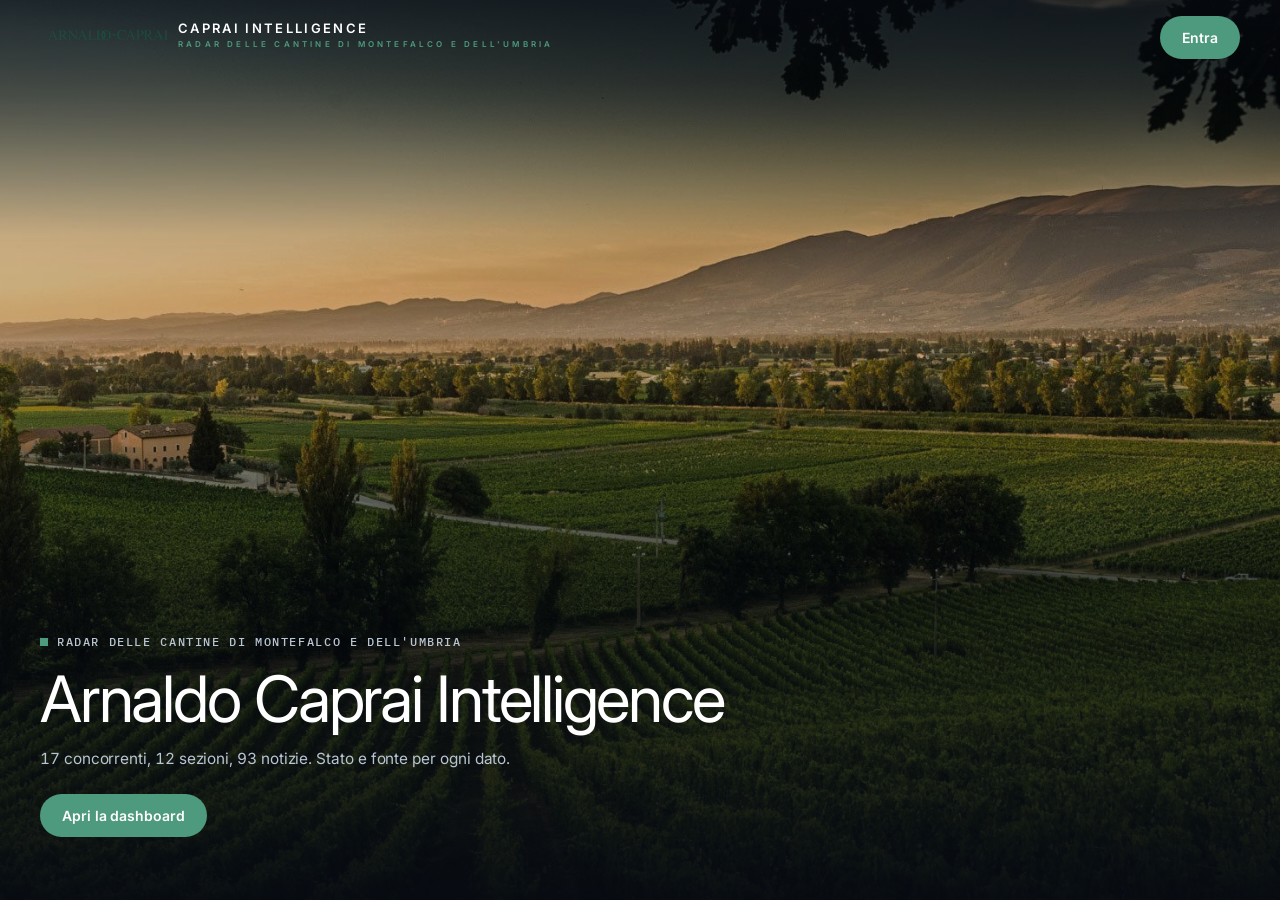
